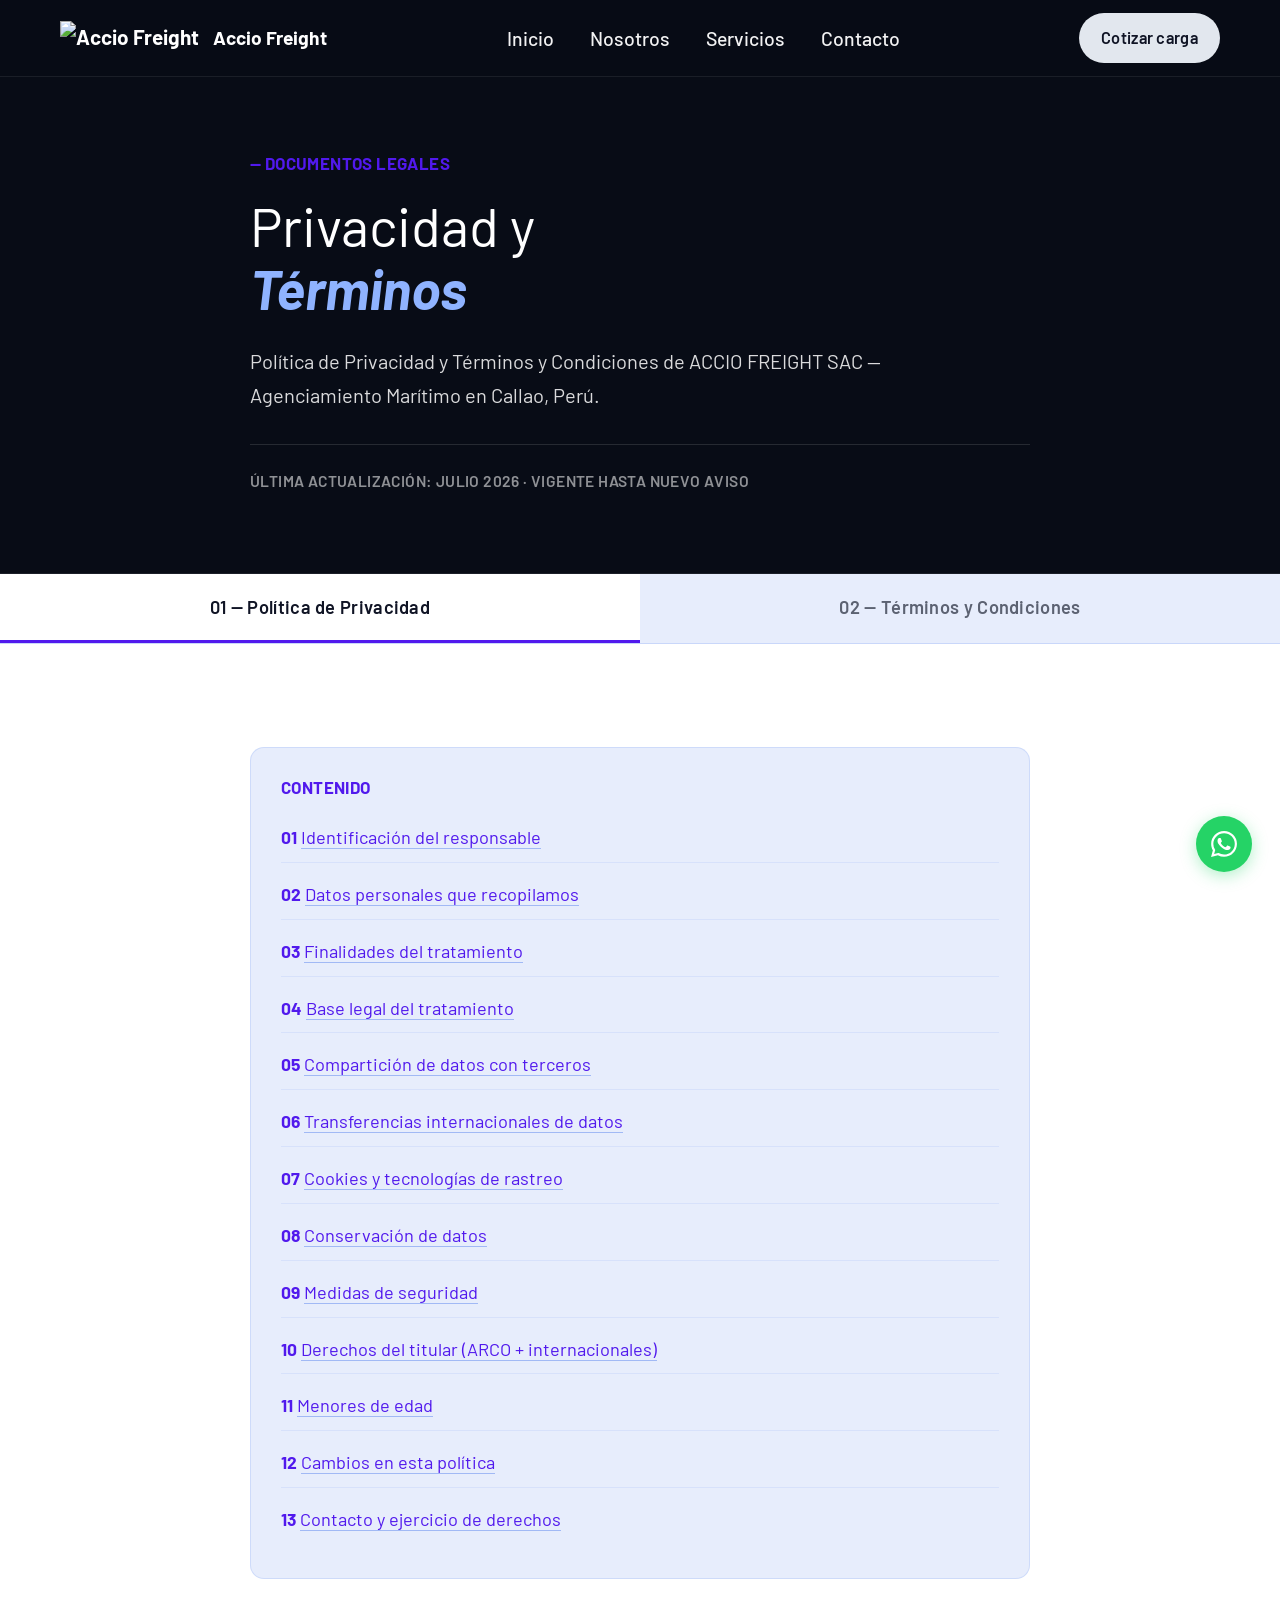
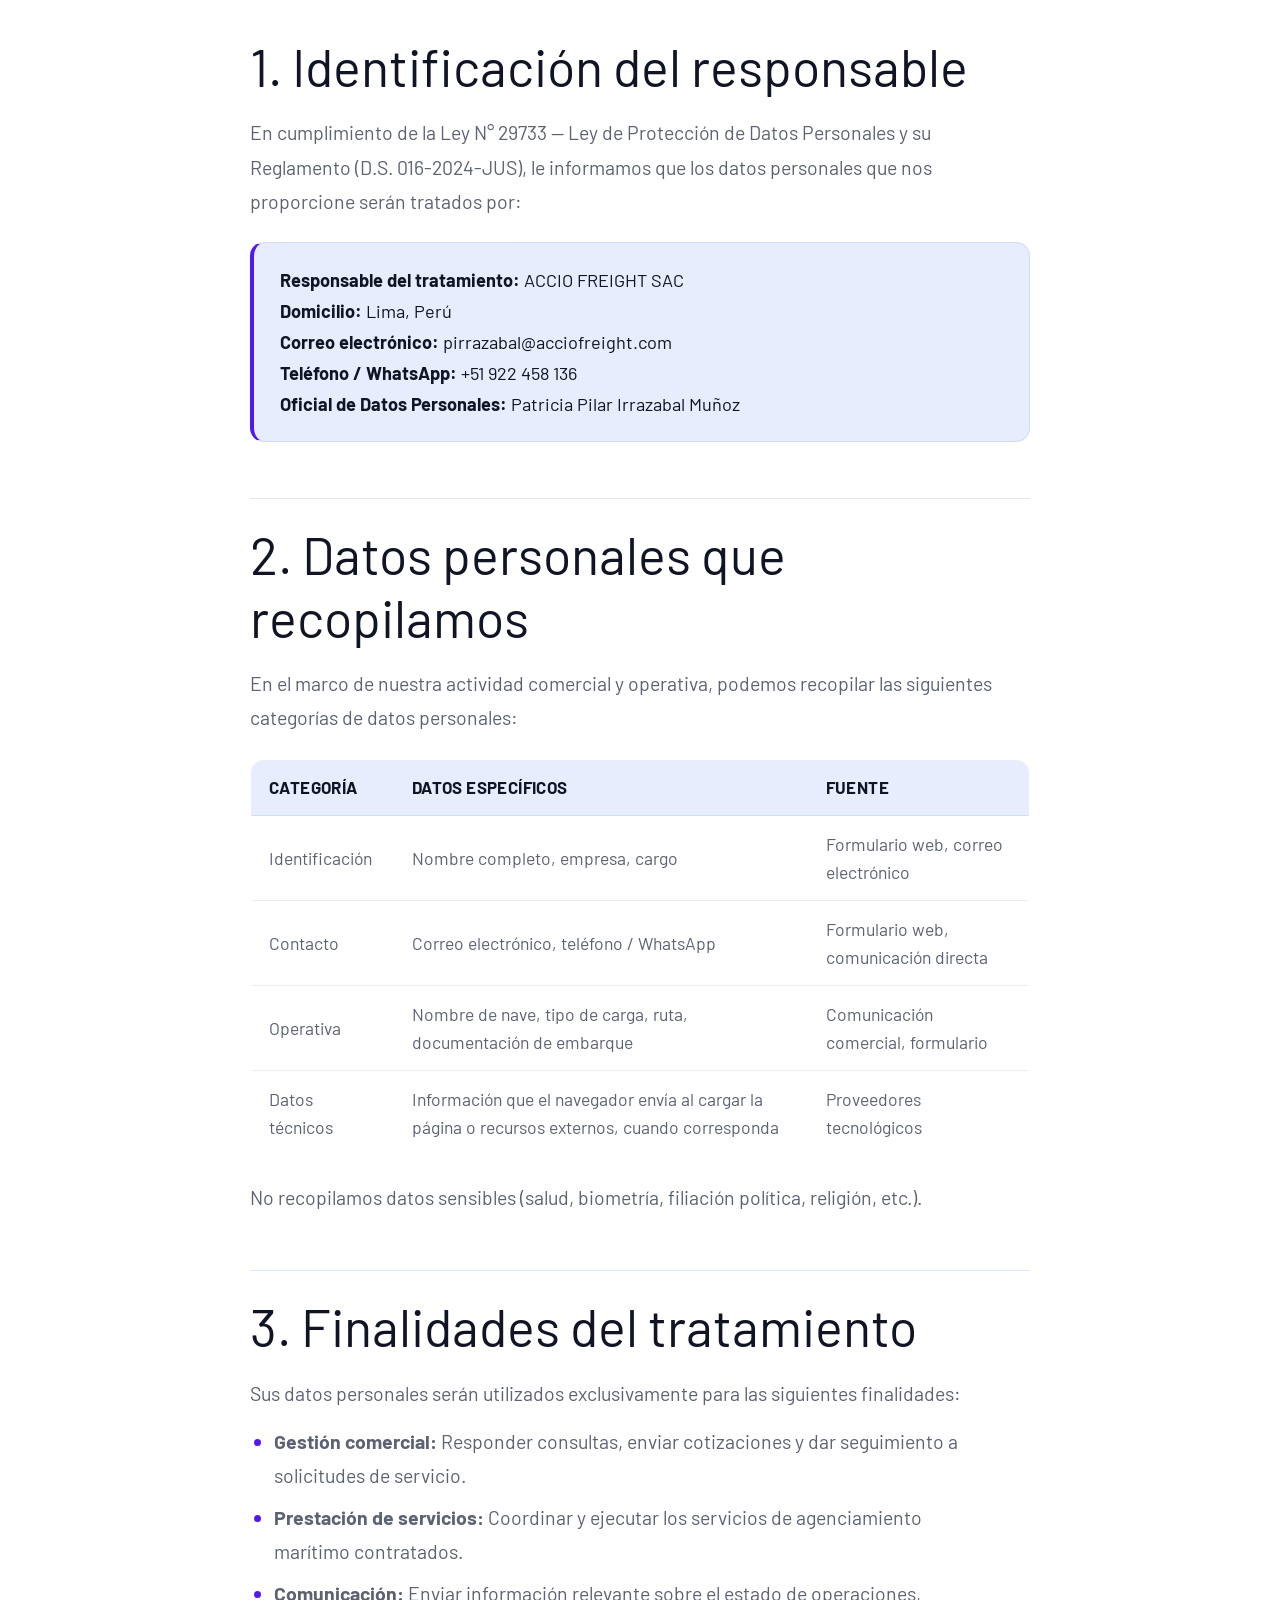
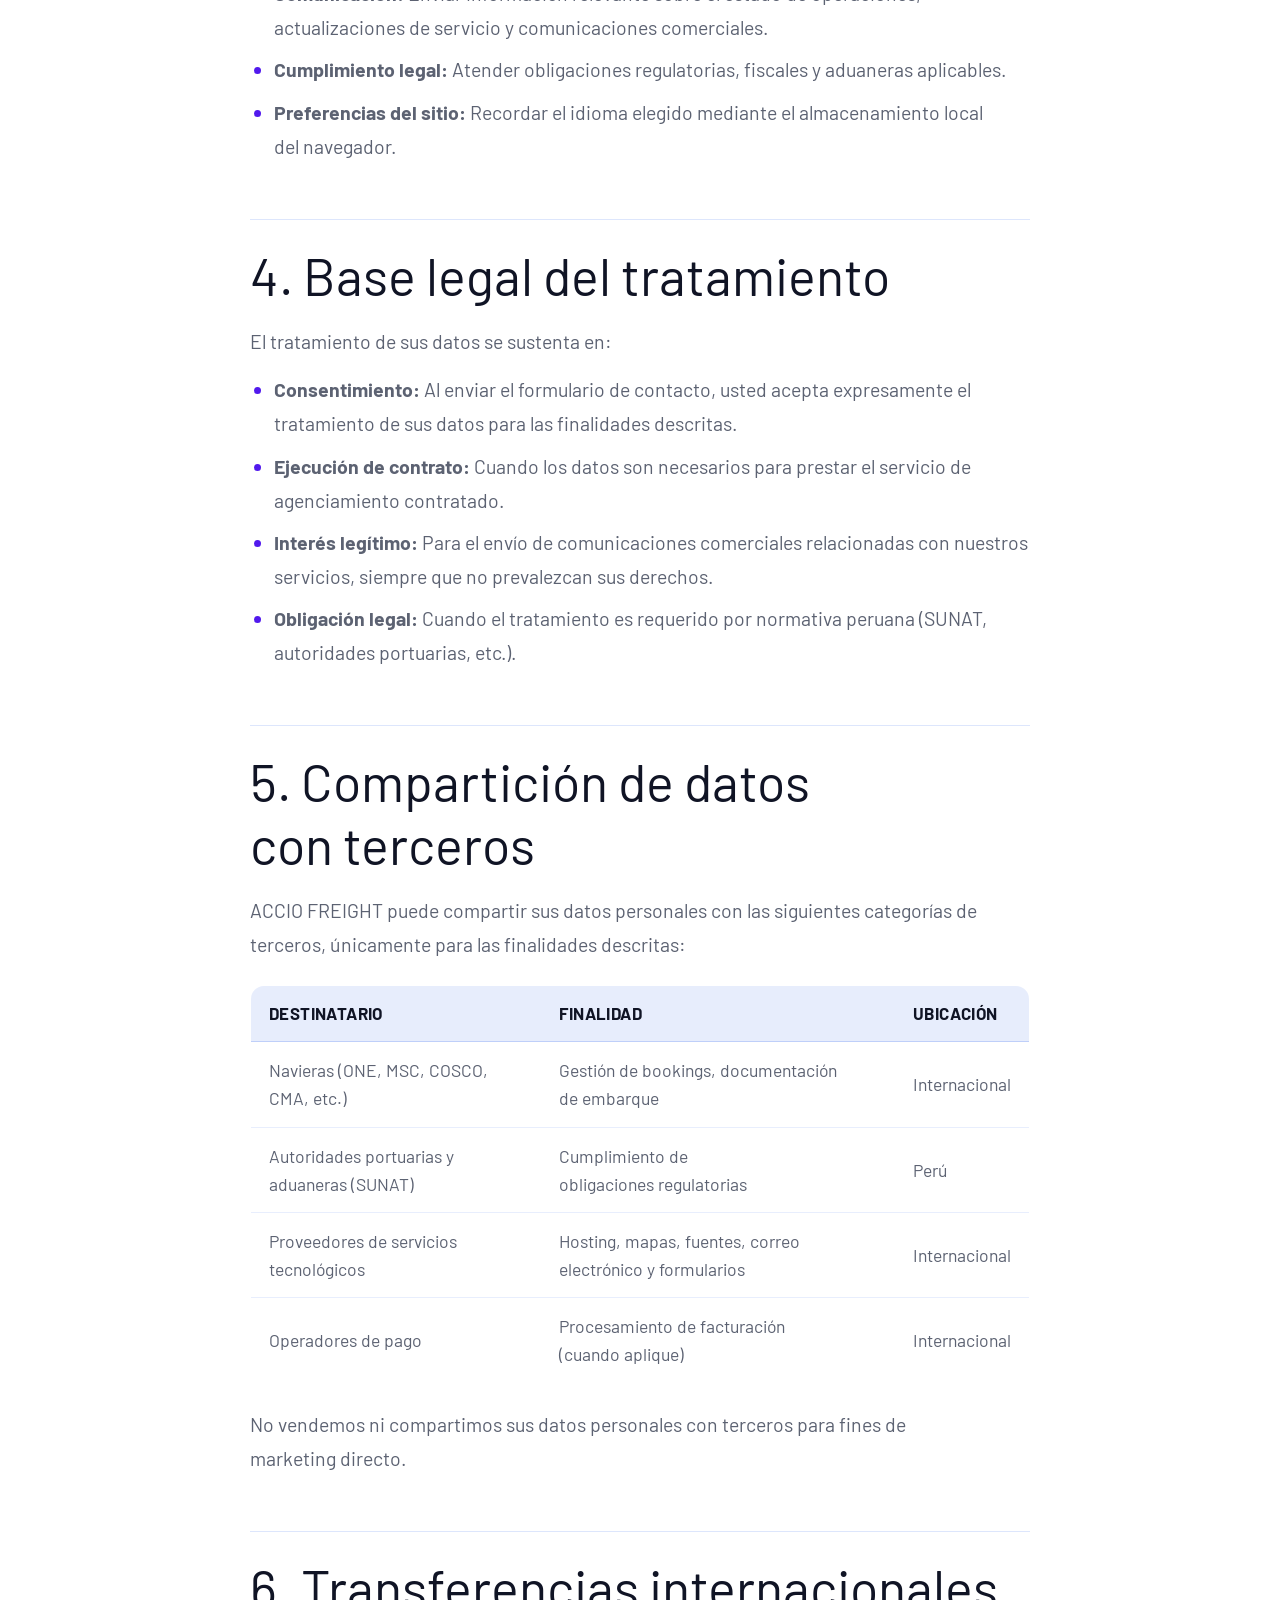
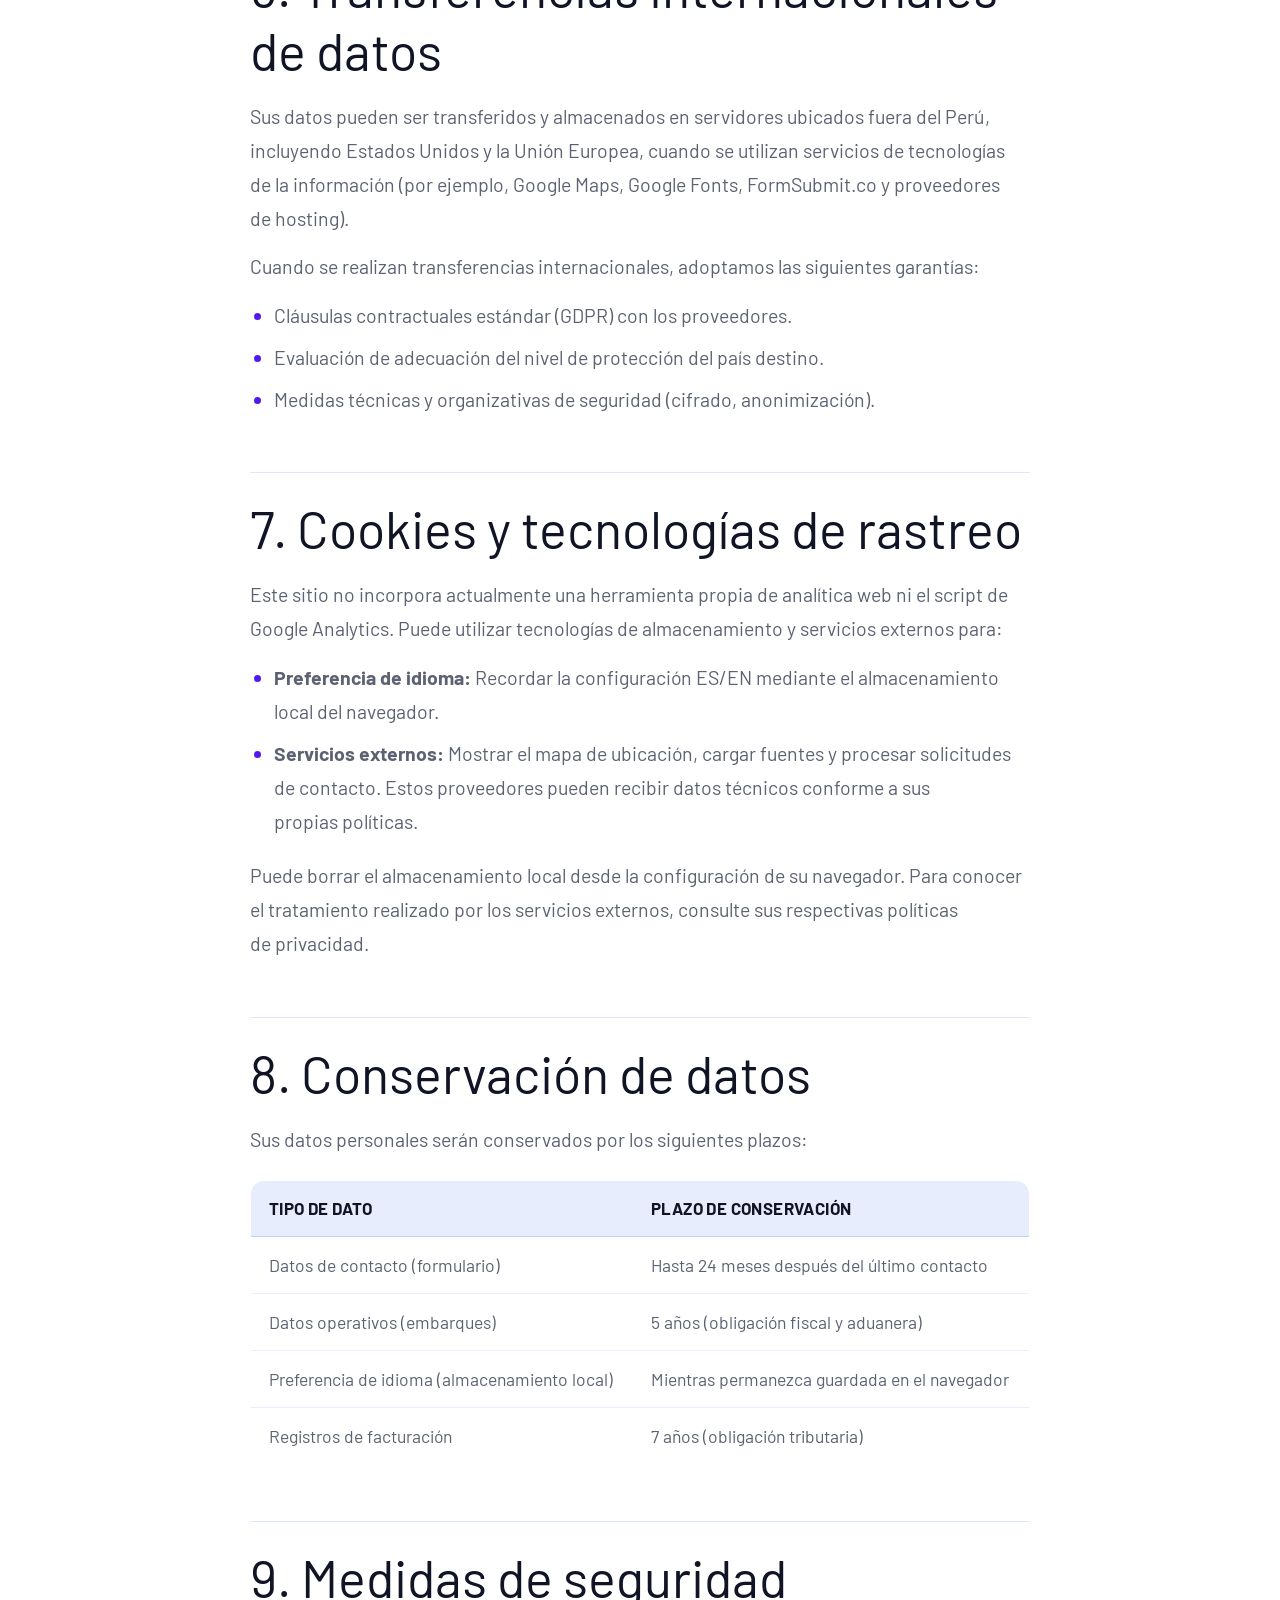
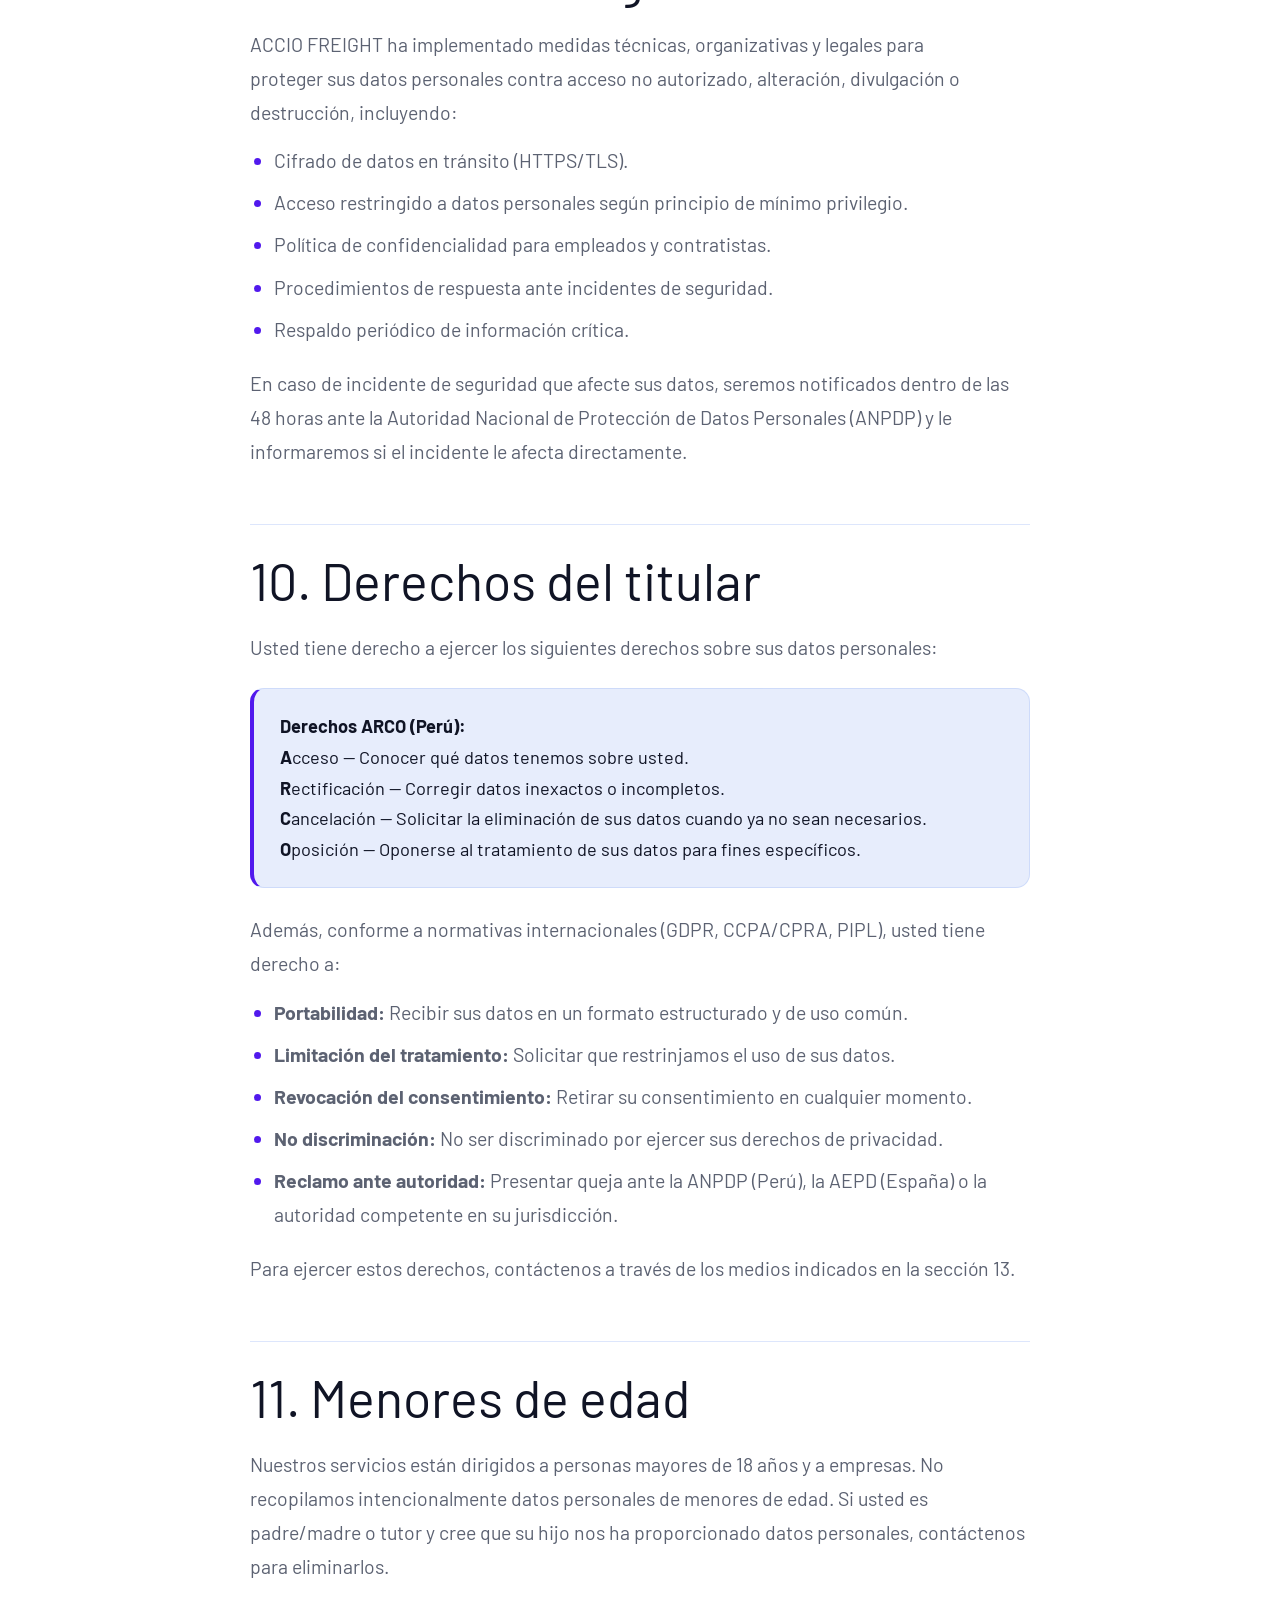
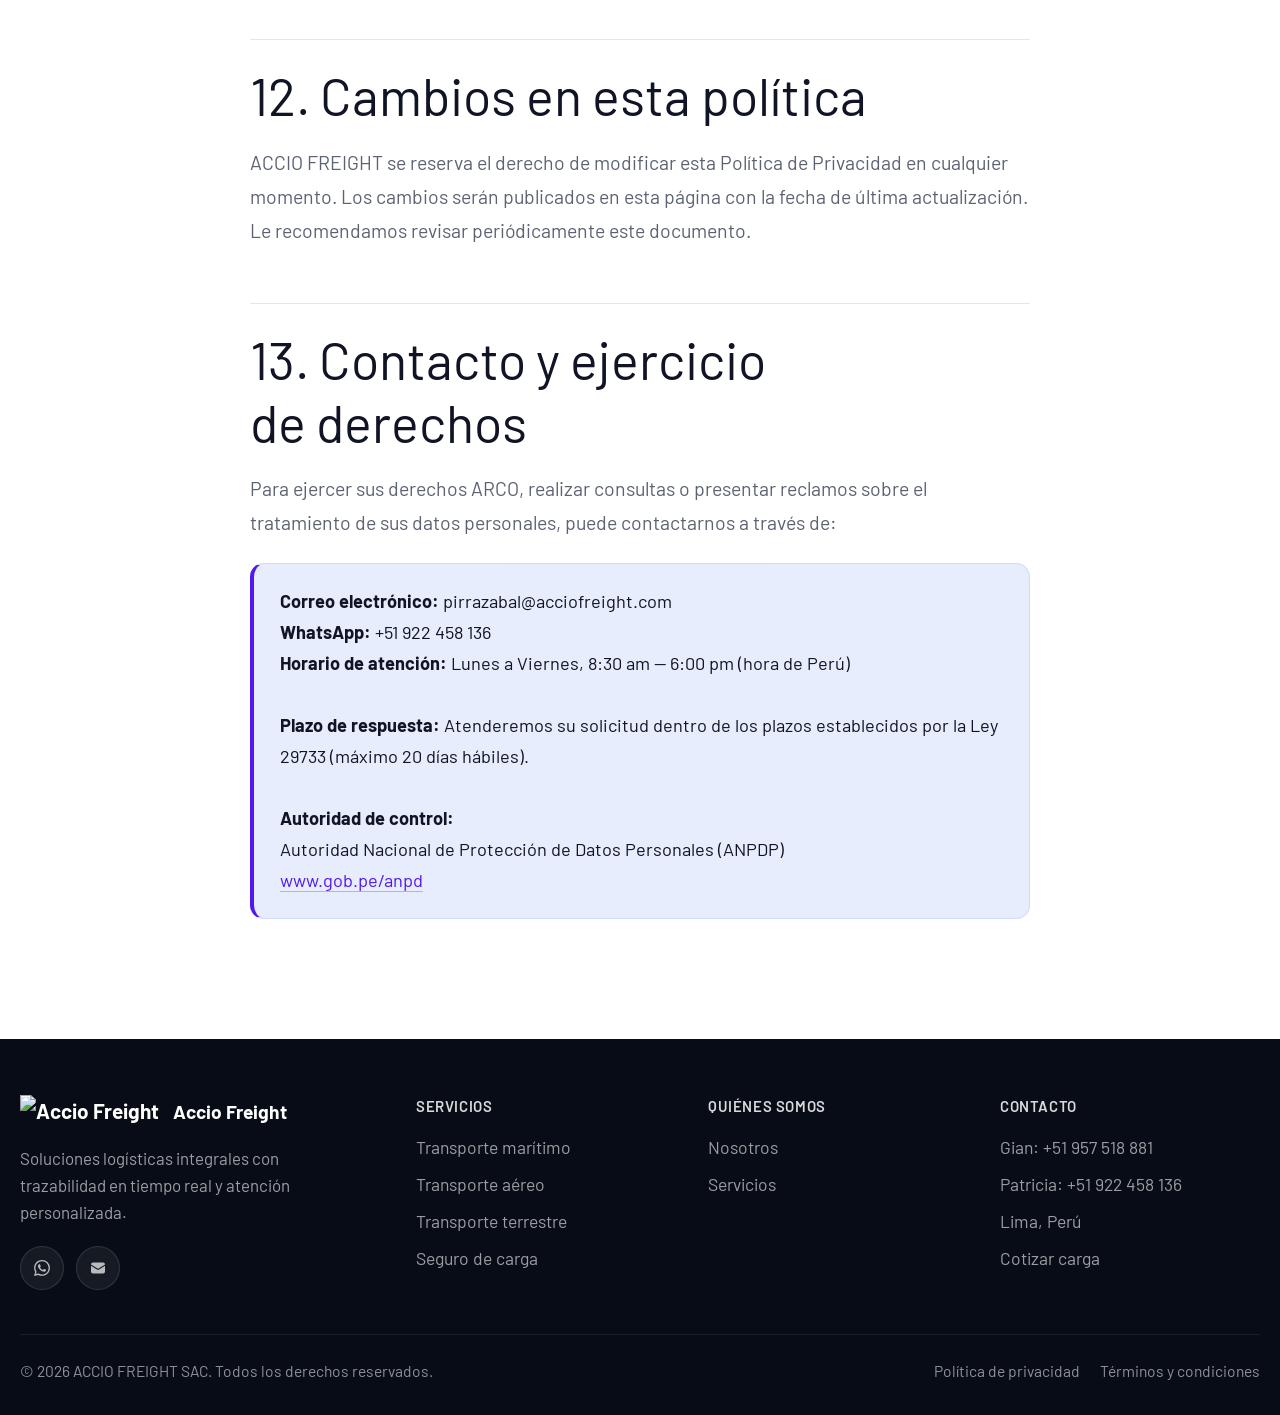
==== legal.html @ 90538529 "Unificar color azul/indigo de marca (#5119ed) y hacer transparente el navbar flotante" ====
<!DOCTYPE html>
<html lang="es">
<head>
<meta charset="UTF-8">
<meta name="viewport" content="width=device-width, initial-scale=1.0, viewport-fit=cover">
<title>Documentos Legales — ACCIO FREIGHT SAC</title>
<meta name="description" content="Política de Privacidad y Términos y Condiciones de ACCIO FREIGHT SAC — Agenciamiento marítimo en Callao, Perú.">
<meta name="robots" content="index, follow">
<meta name="theme-color" content="#080c16">
<link rel="canonical" href="https://acciofreight.pe/legal.html">
<link rel="icon" href="data:image/svg+xml,<svg xmlns='http://www.w3.org/2000/svg' viewBox='0 0 40 40'><rect width='40' height='40' rx='6' fill='%23080c16'/><path d='M20 8 L8 32 L13.5 32 L15.5 28 L24.5 28 L26.5 32 L32 32 L20 8 Z M17.2 24 L20 17 L22.8 24 Z' fill='%231e58e8'/></svg>">
<link rel="preconnect" href="https://fonts.googleapis.com">
<link rel="preconnect" href="https://fonts.gstatic.com" crossorigin>
<link href="https://fonts.googleapis.com/css2?family=Barlow:ital,wght@0,400;0,500;0,600;0,700;1,400;1,600;1,700&display=swap" rel="stylesheet">

<style>
  :root{
    --blue:#5119ed;
    --blue-dark:#3b0eb8;
    --lavender:#e7edfc;
    --navy:#080c16;
    --black:#080c16;
    --ink:#101425;
    --muted:#5c6272;
    --white:#ffffff;
    --bone:#ffffff;
    --ice:#e7edfc;
    --steel:#5c6272;
    --line:rgba(255,255,255,0.12);
    --line-strong:rgba(255,255,255,0.2);
    --shadow:rgba(16,20,37,0.10);
    --radius:14px;
  }
  *{margin:0;padding:0;box-sizing:border-box;}
  html{scroll-behavior:smooth; scroll-padding-top:140px;}
  body{
    font-family:'Barlow',system-ui,sans-serif;
    background:var(--white);
    color:var(--ink);
    line-height:1.55;
    font-size:20.8px;
    text-wrap:pretty;
    overflow-x:hidden;
    -webkit-font-smoothing:antialiased;
  }
  body.nav-open{overflow:hidden;}
  h1,h2,h3,h4{font-family:'Barlow',sans-serif;}
  a{text-decoration:none; color:inherit;}
  .mono{font-family:'Barlow',sans-serif;}
  .sr-only{position:absolute;width:1px;height:1px;padding:0;margin:-1px;overflow:hidden;clip:rect(0,0,0,0);white-space:nowrap;border:0;}
  .sr-only.focusable:focus{
    position:fixed; top:12px; left:12px; width:auto; height:auto; margin:0; overflow:visible;
    clip:auto; white-space:normal; z-index:9999; background:var(--blue); color:var(--white);
    padding:12px 20px; border-radius:999px; font-family:'Barlow',sans-serif; font-weight:600;
  }
  .container{max-width:1240px; margin:0 auto; padding:0 40px;}
  .container-narrow{max-width:860px; margin:0 auto; padding:0 40px;}
  @media(max-width:640px){.container, .container-narrow{padding:0 22px;}}

  @media (prefers-reduced-motion: reduce){
    *{animation:none !important; transition:none !important; scroll-behavior:auto !important;}
  }

  ::-webkit-scrollbar { width: 8px; }
  ::-webkit-scrollbar-track { background: var(--lavender); }
  ::-webkit-scrollbar-thumb { background: var(--blue); border-radius: 999px; }
  ::-webkit-scrollbar-thumb:hover { background: var(--blue-dark); }

  :focus-visible{outline:2px solid var(--blue); outline-offset:3px; border-radius:2px;}

  /* ===== NAV ===== */
  header{
    position:fixed; top:0; left:0; right:0; z-index:100;
    background:rgba(8,12,22,0.92);
    backdrop-filter:blur(10px);
    border-bottom:1px solid rgba(255,255,255,0.08);
  }
  nav{
    display:flex; align-items:center; justify-content:space-between;
    height:76px; max-width:1240px; margin:0 auto; padding:0 40px;
  }
  .brand{display:flex; align-items:center; gap:14px; color:#fff; font-weight:700;}
  .brand:hover{color:var(--ice);}
  .brand-mark{height:34px; width:auto; flex-shrink:0; display:block;}
  .brand-name{
    font-family:'Barlow',sans-serif; font-size:1.2rem; font-weight:700;
    white-space:nowrap;
  }
  .nav-links{display:flex; gap:36px; list-style:none; align-items:center;}
  .nav-links > li{position:relative;}
  .nav-links > li > a{
    color:rgba(255,255,255,.95); font-size:19.5px; font-weight:500;
    position:relative; padding:6px 0; cursor:pointer; display:inline-flex; align-items:center; gap:5px;
  }
  .nav-links > li > a::after{
    content:''; position:absolute; bottom:0; left:0; right:0; height:2px; background:var(--blue);
    transform:scaleX(0); transform-origin:left; transition:transform 0.25s ease;
  }
  .nav-links > li > a:hover::after,
  .nav-links > li > a:focus-visible::after,
  .nav-links > li.active > a::after{transform:scaleX(1);}
  .nav-links > li.active > a{color:#fff;}
  .nav-cta{
    display:inline-flex; align-items:center; gap:6px;
    background:#e2e7ee; color:#101425; padding:12px 22px; border-radius:999px;
    font-size:16.25px; font-weight:600; letter-spacing:.3px;
    border:none; transition:background 0.2s ease; white-space:nowrap;
  }
  .nav-cta:hover{background:#fff;}
  .nav-toggle{display:none; background:none; border:none; cursor:pointer; padding:8px; min-width:44px; min-height:44px;}
  .nav-toggle span{display:block; width:24px; height:2px; background:#fff; margin:5px 0; transition:0.25s;}
  .nav-toggle.open span:nth-child(1){transform:rotate(45deg) translate(5px,5px);}
  .nav-toggle.open span:nth-child(2){opacity:0;}
  .nav-toggle.open span:nth-child(3){transform:rotate(-45deg) translate(5px,-5px);}
  .nav-overlay{
    position:fixed; inset:76px 0 0; z-index:89;
    background:rgba(8,12,22,0.55);
    opacity:0; visibility:hidden; transition:opacity 0.35s ease;
    -webkit-tap-highlight-color:transparent;
  }
  .nav-overlay.show{opacity:1; visibility:visible;}

  @media(max-width:880px){
    .nav-links{
      position:fixed; top:76px; left:0; right:0; background:var(--navy);
      display:grid; grid-template-rows:0fr; transition:grid-template-rows 0.35s ease;
      border-bottom:1px solid rgba(255,255,255,0.08);
    }
    .nav-links > *{ overflow:hidden; min-height:0; }
    .nav-links.open{ grid-template-rows:1fr; max-height:560px; overflow-y:auto; }
    .nav-links > li > a{display:block; padding:16px 32px; border-bottom:1px solid rgba(255,255,255,0.08);}
    .nav-links > li > a::after{display:none;}
    .nav-links > li.active > a{color:#fff; background:rgba(30,88,232,0.2);}
    .nav-actions{display:none;}
    .nav-toggle{display:block;}
  }
  .nav-actions{display:flex; align-items:center; gap:16px;}

  /* ===== HERO LEGAL ===== */
  .legal-hero{
    background:var(--navy); color:#fff;
    padding:150px 0 80px;
    border-bottom:1px solid rgba(255,255,255,0.08);
  }
  .legal-hero .container-narrow{position:relative;}
  .legal-eyebrow{
    display:block; font-family:'Barlow',sans-serif; font-size:16.9px;
    letter-spacing:.4px; text-transform:uppercase; font-weight:700; color:var(--blue);
    margin-bottom:18px;
  }
  .legal-hero h1{
    font-size:clamp(36.4px,4.94vw,54.6px); line-height:1.15; font-weight:400;
    color:#fff; max-width:780px; text-shadow:none;
  }
  .legal-hero h1 em{font-style:italic; font-weight:700; color:#8fb3ff; display:block;}
  .legal-hero .subtitle{
    margin-top:24px; font-size:20.15px; max-width:640px;
    color:rgba(255,255,255,.85); line-height:1.7;
  }
  .legal-hero .meta{
    margin-top:32px; padding-top:24px;
    border-top:1px solid rgba(255,255,255,0.12);
    font-size:15.6px; color:rgba(255,255,255,.55); letter-spacing:.4px; text-transform:uppercase; font-weight:600;
  }

  /* ===== TABS ===== */
  .tabs{
    display:flex; background:var(--lavender);
    border-bottom:1px solid rgba(30,88,232,0.15);
    position:sticky; top:76px; z-index:50;
  }
  .tab{
    flex:1; text-align:center; padding:22px 16px;
    font-family:'Barlow',sans-serif; font-size:18.2px; font-weight:600;
    letter-spacing:.3px; color:var(--muted);
    cursor:pointer; background:none; border:none;
    border-bottom:3px solid transparent; transition:all 0.25s ease;
  }
  .tab:hover{color:var(--blue);}
  .tab.active{color:var(--ink); border-bottom-color:var(--blue); background:var(--white);}

  /* ===== CONTENIDO LEGAL ===== */
  .legal-content{padding:clamp(64px, 8vw, 112px) 0 96px; background:var(--white);}
  .legal-section{display:none;}
  .legal-section.active{display:block;}

  .legal-section h2{
    font-size:clamp(36.4px,4.68vw,52px); font-weight:400; line-height:1.2;
    color:var(--ink);
    margin:56px 0 18px; padding-top:24px;
    border-top:1px solid rgba(30,88,232,0.15);
  }
  .legal-section h2:first-of-type{
    margin-top:0; padding-top:0; border-top:none;
  }
  .legal-section h3{
    font-size:20.15px; color:var(--ink); font-weight:600;
    margin:36px 0 12px;
  }
  .legal-section p,
  .legal-section li{
    font-size:19.5px; color:var(--muted); line-height:1.75;
    margin-bottom:14px;
  }
  .legal-section ul, .legal-section ol{padding-left:24px; margin-bottom:20px;}
  .legal-section li{margin-bottom:8px;}
  .legal-section li::marker{color:var(--blue); font-weight:600;}

  .highlight{
    background:var(--lavender);
    border:1px solid rgba(30,88,232,0.12);
    border-left:4px solid var(--blue);
    padding:22px 26px; border-radius:var(--radius);
    margin:24px 0;
    font-size:18.2px; line-height:1.7;
  }
  .highlight strong{color:var(--ink); font-weight:700;}

  table{
    width:100%; border-collapse:collapse; margin:24px 0;
    font-size:17.55px; line-height:1.6;
    border:1px solid rgba(30,88,232,0.12);
    border-radius:var(--radius); overflow:hidden;
  }
  .table-scroll{max-width:100%; overflow-x:auto; margin:24px 0;}
  .table-scroll table{margin:0; min-width:620px;}
  thead{background:var(--lavender);}
  th, td{
    padding:14px 18px; text-align:left;
    border-bottom:1px solid rgba(30,88,232,0.10);
  }
  th{
    font-family:'Barlow',sans-serif; font-size:16.9px;
    text-transform:uppercase; letter-spacing:.4px;
    color:var(--ink); font-weight:700;
    border-bottom:1px solid rgba(30,88,232,0.2);
  }
  td{color:var(--muted);}
  tbody tr:last-child td{border-bottom:none;}

  .toc{
    background:var(--lavender);
    border:1px solid rgba(30,88,232,0.12);
    border-radius:var(--radius); padding:26px 30px; margin-bottom:56px;
  }
  .toc h4{
    font-family:'Barlow',sans-serif; font-size:16.9px;
    text-transform:uppercase; letter-spacing:.4px;
    color:var(--blue); margin-bottom:14px; font-weight:700;
  }
  .toc ol{counter-reset:toc; list-style:none; padding-left:0; margin-bottom:0;}
  .toc li{
    counter-increment:toc; padding:8px 0;
    border-bottom:1px solid rgba(30,88,232,0.08);
    font-size:18.2px; color:var(--ink);
  }
  .toc li::before{
    content:counter(toc, decimal-leading-zero) "  ";
    color:var(--blue); font-weight:700; font-size:17.55px;
  }
  .toc li:last-child{border-bottom:none;}
  .toc a{color:var(--ink); transition:color 0.2s;}
  .toc a:hover{color:var(--blue);}

  .legal-section a{color:var(--blue); border-bottom:1px solid rgba(30,88,232,0.35); transition:border-color 0.2s, color 0.2s;}
  .legal-section a:hover{color:var(--blue-dark); border-bottom-color:var(--blue-dark);}

  /* ===== WHATSAPP FLOAT ===== */
  .whatsapp-float{
    position:fixed; bottom:calc(28px + env(safe-area-inset-bottom)); right:calc(28px + env(safe-area-inset-right)); z-index:99;
    width:56px; height:56px; border-radius:50%;
    background:#25D366; color:var(--white);
    display:flex; align-items:center; justify-content:center;
    box-shadow:0 4px 16px rgba(37,211,102,0.35);
    transition:transform 0.25s ease, box-shadow 0.25s ease;
  }
  .whatsapp-float:hover{transform:scale(1.08); box-shadow:0 6px 24px rgba(37,211,102,0.45);}
  .whatsapp-float svg{width:26px; height:26px; fill:var(--white);}
  .whatsapp-float .tooltip{
    position:absolute; right:68px; background:var(--navy); color:#fff;
    padding:8px 14px; border-radius:999px; font-size:16.25px; white-space:nowrap;
    opacity:0; pointer-events:none; transition:opacity 0.2s;
  }
  .whatsapp-float:hover .tooltip{opacity:1;}
  @media(max-width:640px){
    .whatsapp-float{width:48px; height:48px; right:calc(16px + env(safe-area-inset-right)); bottom:calc(16px + env(safe-area-inset-bottom));}
    .whatsapp-float svg{width:22px; height:22px;}
    .whatsapp-float .tooltip{right:auto; left:68px;}
  }

  /* ===== BACK TO TOP ===== */
  .back-to-top{
    position:fixed; bottom:calc(28px + env(safe-area-inset-bottom)); left:calc(28px + env(safe-area-inset-left)); z-index:99;
    width:44px; height:44px; border-radius:50%;
    background:var(--navy); border:1px solid rgba(255,255,255,0.15);
    display:flex; align-items:center; justify-content:center;
    opacity:0; visibility:hidden; transform:translateY(12px);
    transition:all 0.3s ease; cursor:pointer;
  }
  .back-to-top.show{opacity:1; visibility:visible; transform:translateY(0);}
  .back-to-top:hover{background:var(--blue); border-color:var(--blue);}
  .back-to-top svg{width:18px; height:18px; stroke:#fff; fill:none; transition:stroke 0.2s;}
  .back-to-top:hover svg{stroke:#fff;}
  @media(max-width:640px){.back-to-top{left:calc(16px + env(safe-area-inset-left)); bottom:calc(80px + env(safe-area-inset-bottom)); width:44px; height:44px;}}

  /* ===== FOOTER (estilo index.html) ===== */
  footer{background:var(--navy); color:rgba(255,255,255,.6); border-top:none; padding:56px 0 32px;}
  .footer-main{padding:0;}
  .footer-grid{display:grid; grid-template-columns:1.4fr 1fr 1fr 1fr; gap:32px;}
  .footer-grid .footer-col{position:relative; padding-left:0;}
  .footer-grid .footer-col:not(:first-child)::before{display:none;}
  .footer-brand{padding-right:0;}
  @media(max-width:880px){.footer-grid{grid-template-columns:1fr 1fr; gap:40px;}}
  @media(max-width:520px){.footer-grid{grid-template-columns:1fr; gap:32px;}}
  .footer-brand p{font-size:16.9px; color:rgba(255,255,255,.6); max-width:280px; line-height:1.6; margin-top:4px;}
  .footer-social{display:flex; gap:12px; margin-top:20px;}
  .footer-social a{
    width:44px; height:44px; border-radius:50%;
    background:rgba(255,255,255,0.06); border:1px solid rgba(255,255,255,0.12);
    display:flex; align-items:center; justify-content:center;
    transition:background 0.2s, border-color 0.2s;
  }
  .footer-social a:hover{background:rgba(30,88,232,0.35); border-color:var(--blue);}
  .footer-social svg{width:16px; height:16px; fill:rgba(255,255,255,.7);}
  .footer-social a:hover svg{fill:#fff;}
  .footer-brand-link{margin-bottom:16px;}
  .brand.footer-brand-link{color:#fff;}
  .footer-col h4, .footer-col h5{
    font-family:'Barlow',sans-serif; font-size:14.95px; letter-spacing:.6px; text-transform:uppercase;
    color:rgba(255,255,255,.85); margin-bottom:16px; font-weight:600;
  }
  .footer-col a{
    display:block; font-size:17.55px; color:rgba(255,255,255,.6); margin-bottom:10px;
    transition:color 0.2s; font-weight:400; border-bottom:none;
  }
  .footer-col a:hover{color:#fff;}
  .footer-bottom{
    border-top:1px solid rgba(255,255,255,.08); padding:24px 0 0; margin-top:44px;
    display:flex; justify-content:space-between; align-items:center; flex-wrap:wrap; gap:12px;
    font-size:15.6px; text-align:left;
  }
  .footer-bottom p{font-size:15.6px; color:rgba(255,255,255,.55); font-family:'Barlow',sans-serif;}
  .footer-bottom-links{display:flex; gap:20px;}
  .footer-bottom-links a{font-size:15.6px; color:rgba(255,255,255,.55); font-family:'Barlow',sans-serif; transition:color 0.2s; border-bottom:none;}
  .footer-bottom-links a:hover{color:#fff;}

  /* ===== REVEAL ===== */
  .reveal-up{opacity:0; transform:translateY(20px); transition:opacity 0.6s ease, transform 0.6s ease;}
  .reveal-up.visible{opacity:1; transform:translateY(0);}

  /* ===== PRINT ===== */
  @media print{
    header, .whatsapp-float, .back-to-top, .nav-toggle, .tabs{display:none !important;}
    body{background:white; color:black; overflow:visible; font-size:12pt;}
    .legal-hero{background:white; color:black; padding:20px 0; border-bottom:1px solid #ccc;}
    .legal-hero h1, .legal-hero .subtitle, .legal-hero .meta, .legal-eyebrow{color:black;}
    .legal-content{padding:24px 0;}
    .legal-section h2, .legal-section h3, .legal-section p, .legal-section li, .legal-section a{color:black;}
    .highlight, .toc{background:white; border:1px solid #ccc;}
    a[href^="http"]:after{content:" (" attr(href) ")"; font-size:0.8em; color:#555;}
  }
</style>
</head>
<body>

<a href="#main-content" class="sr-only focusable" tabindex="0">Saltar al contenido</a>

<header>
  <nav>
    <a href="index.html" class="brand" aria-label="ACCIO FREIGHT — Inicio">
      <img src="logo.png" alt="Accio Freight" class="brand-mark">
      <span class="brand-name">Accio Freight</span>
    </a>
    <ul class="nav-links" id="navLinks" aria-hidden="false">
      <li><a href="index.html">Inicio</a></li>
      <li><a href="index.html#nosotros">Nosotros</a></li>
      <li><a href="index.html#servicios">Servicios</a></li>
      <li><a href="index.html#contacto">Contacto</a></li>
    </ul>
    <div class="nav-actions">
      <a href="index.html#contacto" class="nav-cta">Cotizar carga</a>
    </div>
    <div class="nav-overlay" id="navOverlay" aria-hidden="true"></div>
    <button class="nav-toggle" id="navToggle" aria-label="Abrir menú" aria-expanded="false" aria-controls="navLinks">
      <span></span><span></span><span></span>
    </button>
  </nav>
</header>

<section class="legal-hero">
  <div class="container-narrow">
    <span class="legal-eyebrow">— Documentos legales</span>
    <h1 id="page-title">Privacidad y <em>Términos</em></h1>
    <p class="subtitle">Política de Privacidad y Términos y Condiciones de ACCIO FREIGHT SAC — Agenciamiento Marítimo en Callao, Perú.</p>
    <div class="meta">Última actualización: julio 2026 · Vigente hasta nuevo aviso</div>
  </div>
</section>

<div class="tabs" role="tablist" aria-label="Documentos legales">
  <button class="tab active" id="privacyTab" role="tab" aria-selected="true" aria-controls="privacidad" tabindex="0" data-tab="privacidad" onclick="showTab('privacidad')">01 — Política de Privacidad</button>
  <button class="tab" id="termsTab" role="tab" aria-selected="false" aria-controls="terminos" tabindex="-1" data-tab="terminos" onclick="showTab('terminos')">02 — Términos y Condiciones</button>
</div>

<main class="legal-content" id="main-content">
<div class="container-narrow">

<!-- ===================== POLÍTICA DE PRIVACIDAD ===================== -->
<div class="legal-section active" id="privacidad" role="tabpanel" aria-labelledby="privacyTab" tabindex="-1">

  <div class="toc reveal-up">
    <h4>Contenido</h4>
    <ol>
      <li><a href="#pp-1">Identificación del responsable</a></li>
      <li><a href="#pp-2">Datos personales que recopilamos</a></li>
      <li><a href="#pp-3">Finalidades del tratamiento</a></li>
      <li><a href="#pp-4">Base legal del tratamiento</a></li>
      <li><a href="#pp-5">Compartición de datos con terceros</a></li>
      <li><a href="#pp-6">Transferencias internacionales de datos</a></li>
      <li><a href="#pp-7">Cookies y tecnologías de rastreo</a></li>
      <li><a href="#pp-8">Conservación de datos</a></li>
      <li><a href="#pp-9">Medidas de seguridad</a></li>
      <li><a href="#pp-10">Derechos del titular (ARCO + internacionales)</a></li>
      <li><a href="#pp-11">Menores de edad</a></li>
      <li><a href="#pp-12">Cambios en esta política</a></li>
      <li><a href="#pp-13">Contacto y ejercicio de derechos</a></li>
    </ol>
  </div>

  <h2 id="pp-1">1. Identificación del responsable</h2>
  <p>En cumplimiento de la Ley N° 29733 — Ley de Protección de Datos Personales y su Reglamento (D.S. 016-2024-JUS), le informamos que los datos personales que nos proporcione serán tratados por:</p>
  <div class="highlight">
    <strong>Responsable del tratamiento:</strong> ACCIO FREIGHT SAC<br>
    <strong>Domicilio:</strong> Lima, Perú<br>
    <strong>Correo electrónico:</strong> pirrazabal@acciofreight.com<br>
    <strong>Teléfono / WhatsApp:</strong> +51 922 458 136<br>
    <strong>Oficial de Datos Personales:</strong> Patricia Pilar Irrazabal Muñoz
  </div>

  <h2 id="pp-2">2. Datos personales que recopilamos</h2>
  <p>En el marco de nuestra actividad comercial y operativa, podemos recopilar las siguientes categorías de datos personales:</p>
  <div class="table-scroll">
  <table>
    <thead>
      <tr><th scope="col">Categoría</th><th scope="col">Datos específicos</th><th scope="col">Fuente</th></tr>
    </thead>
    <tbody>
      <tr><td>Identificación</td><td>Nombre completo, empresa, cargo</td><td>Formulario web, correo electrónico</td></tr>
      <tr><td>Contacto</td><td>Correo electrónico, teléfono / WhatsApp</td><td>Formulario web, comunicación directa</td></tr>
      <tr><td>Operativa</td><td>Nombre de nave, tipo de carga, ruta, documentación de embarque</td><td>Comunicación comercial, formulario</td></tr>
      <tr><td>Datos técnicos</td><td>Información que el navegador envía al cargar la página o recursos externos, cuando corresponda</td><td>Proveedores tecnológicos</td></tr>
    </tbody>
  </table>
  </div>
  <p>No recopilamos datos sensibles (salud, biometría, filiación política, religión, etc.).</p>

  <h2 id="pp-3">3. Finalidades del tratamiento</h2>
  <p>Sus datos personales serán utilizados exclusivamente para las siguientes finalidades:</p>
  <ul>
    <li><strong>Gestión comercial:</strong> Responder consultas, enviar cotizaciones y dar seguimiento a solicitudes de servicio.</li>
    <li><strong>Prestación de servicios:</strong> Coordinar y ejecutar los servicios de agenciamiento marítimo contratados.</li>
    <li><strong>Comunicación:</strong> Enviar información relevante sobre el estado de operaciones, actualizaciones de servicio y comunicaciones comerciales.</li>
    <li><strong>Cumplimiento legal:</strong> Atender obligaciones regulatorias, fiscales y aduaneras aplicables.</li>
    <li><strong>Preferencias del sitio:</strong> Recordar el idioma elegido mediante el almacenamiento local del navegador.</li>
  </ul>

  <h2 id="pp-4">4. Base legal del tratamiento</h2>
  <p>El tratamiento de sus datos se sustenta en:</p>
  <ul>
    <li><strong>Consentimiento:</strong> Al enviar el formulario de contacto, usted acepta expresamente el tratamiento de sus datos para las finalidades descritas.</li>
    <li><strong>Ejecución de contrato:</strong> Cuando los datos son necesarios para prestar el servicio de agenciamiento contratado.</li>
    <li><strong>Interés legítimo:</strong> Para el envío de comunicaciones comerciales relacionadas con nuestros servicios, siempre que no prevalezcan sus derechos.</li>
    <li><strong>Obligación legal:</strong> Cuando el tratamiento es requerido por normativa peruana (SUNAT, autoridades portuarias, etc.).</li>
  </ul>

  <h2 id="pp-5">5. Compartición de datos con terceros</h2>
  <p>ACCIO FREIGHT puede compartir sus datos personales con las siguientes categorías de terceros, únicamente para las finalidades descritas:</p>
  <div class="table-scroll">
  <table>
    <thead>
      <tr><th scope="col">Destinatario</th><th scope="col">Finalidad</th><th scope="col">Ubicación</th></tr>
    </thead>
    <tbody>
      <tr><td>Navieras (ONE, MSC, COSCO, CMA, etc.)</td><td>Gestión de bookings, documentación de embarque</td><td>Internacional</td></tr>
      <tr><td>Autoridades portuarias y aduaneras (SUNAT)</td><td>Cumplimiento de obligaciones regulatorias</td><td>Perú</td></tr>
      <tr><td>Proveedores de servicios tecnológicos</td><td>Hosting, mapas, fuentes, correo electrónico y formularios</td><td>Internacional</td></tr>
      <tr><td>Operadores de pago</td><td>Procesamiento de facturación (cuando aplique)</td><td>Internacional</td></tr>
    </tbody>
  </table>
  </div>
  <p>No vendemos ni compartimos sus datos personales con terceros para fines de marketing directo.</p>

  <h2 id="pp-6">6. Transferencias internacionales de datos</h2>
  <p>Sus datos pueden ser transferidos y almacenados en servidores ubicados fuera del Perú, incluyendo Estados Unidos y la Unión Europea, cuando se utilizan servicios de tecnologías de la información (por ejemplo, Google Maps, Google Fonts, FormSubmit.co y proveedores de hosting).</p>
  <p>Cuando se realizan transferencias internacionales, adoptamos las siguientes garantías:</p>
  <ul>
    <li>Cláusulas contractuales estándar (GDPR) con los proveedores.</li>
    <li>Evaluación de adecuación del nivel de protección del país destino.</li>
    <li>Medidas técnicas y organizativas de seguridad (cifrado, anonimización).</li>
  </ul>

  <h2 id="pp-7">7. Cookies y tecnologías de rastreo</h2>
  <p>Este sitio no incorpora actualmente una herramienta propia de analítica web ni el script de Google Analytics. Puede utilizar tecnologías de almacenamiento y servicios externos para:</p>
  <ul>
    <li><strong>Preferencia de idioma:</strong> Recordar la configuración ES/EN mediante el almacenamiento local del navegador.</li>
    <li><strong>Servicios externos:</strong> Mostrar el mapa de ubicación, cargar fuentes y procesar solicitudes de contacto. Estos proveedores pueden recibir datos técnicos conforme a sus propias políticas.</li>
  </ul>
  <p>Puede borrar el almacenamiento local desde la configuración de su navegador. Para conocer el tratamiento realizado por los servicios externos, consulte sus respectivas políticas de privacidad.</p>

  <h2 id="pp-8">8. Conservación de datos</h2>
  <p>Sus datos personales serán conservados por los siguientes plazos:</p>
  <div class="table-scroll">
  <table>
    <thead>
      <tr><th scope="col">Tipo de dato</th><th scope="col">Plazo de conservación</th></tr>
    </thead>
    <tbody>
      <tr><td>Datos de contacto (formulario)</td><td>Hasta 24 meses después del último contacto</td></tr>
      <tr><td>Datos operativos (embarques)</td><td>5 años (obligación fiscal y aduanera)</td></tr>
      <tr><td>Preferencia de idioma (almacenamiento local)</td><td>Mientras permanezca guardada en el navegador</td></tr>
      <tr><td>Registros de facturación</td><td>7 años (obligación tributaria)</td></tr>
    </tbody>
  </table>
  </div>

  <h2 id="pp-9">9. Medidas de seguridad</h2>
  <p>ACCIO FREIGHT ha implementado medidas técnicas, organizativas y legales para proteger sus datos personales contra acceso no autorizado, alteración, divulgación o destrucción, incluyendo:</p>
  <ul>
    <li>Cifrado de datos en tránsito (HTTPS/TLS).</li>
    <li>Acceso restringido a datos personales según principio de mínimo privilegio.</li>
    <li>Política de confidencialidad para empleados y contratistas.</li>
    <li>Procedimientos de respuesta ante incidentes de seguridad.</li>
    <li>Respaldo periódico de información crítica.</li>
  </ul>
  <p>En caso de incidente de seguridad que afecte sus datos, seremos notificados dentro de las 48 horas ante la Autoridad Nacional de Protección de Datos Personales (ANPDP) y le informaremos si el incidente le afecta directamente.</p>

  <h2 id="pp-10">10. Derechos del titular</h2>
  <p>Usted tiene derecho a ejercer los siguientes derechos sobre sus datos personales:</p>
  <div class="highlight">
    <strong>Derechos ARCO (Perú):</strong><br>
    <strong>A</strong>cceso — Conocer qué datos tenemos sobre usted.<br>
    <strong>R</strong>ectificación — Corregir datos inexactos o incompletos.<br>
    <strong>C</strong>ancelación — Solicitar la eliminación de sus datos cuando ya no sean necesarios.<br>
    <strong>O</strong>posición — Oponerse al tratamiento de sus datos para fines específicos.
  </div>
  <p>Además, conforme a normativas internacionales (GDPR, CCPA/CPRA, PIPL), usted tiene derecho a:</p>
  <ul>
    <li><strong>Portabilidad:</strong> Recibir sus datos en un formato estructurado y de uso común.</li>
    <li><strong>Limitación del tratamiento:</strong> Solicitar que restrinjamos el uso de sus datos.</li>
    <li><strong>Revocación del consentimiento:</strong> Retirar su consentimiento en cualquier momento.</li>
    <li><strong>No discriminación:</strong> No ser discriminado por ejercer sus derechos de privacidad.</li>
    <li><strong>Reclamo ante autoridad:</strong> Presentar queja ante la ANPDP (Perú), la AEPD (España) o la autoridad competente en su jurisdicción.</li>
  </ul>
  <p>Para ejercer estos derechos, contáctenos a través de los medios indicados en la sección 13.</p>

  <h2 id="pp-11">11. Menores de edad</h2>
  <p>Nuestros servicios están dirigidos a personas mayores de 18 años y a empresas. No recopilamos intencionalmente datos personales de menores de edad. Si usted es padre/madre o tutor y cree que su hijo nos ha proporcionado datos personales, contáctenos para eliminarlos.</p>

  <h2 id="pp-12">12. Cambios en esta política</h2>
  <p>ACCIO FREIGHT se reserva el derecho de modificar esta Política de Privacidad en cualquier momento. Los cambios serán publicados en esta página con la fecha de última actualización. Le recomendamos revisar periódicamente este documento.</p>

  <h2 id="pp-13">13. Contacto y ejercicio de derechos</h2>
  <p>Para ejercer sus derechos ARCO, realizar consultas o presentar reclamos sobre el tratamiento de sus datos personales, puede contactarnos a través de:</p>
  <div class="highlight">
    <strong>Correo electrónico:</strong> pirrazabal@acciofreight.com<br>
    <strong>WhatsApp:</strong> +51 922 458 136<br>
    <strong>Horario de atención:</strong> Lunes a Viernes, 8:30 am — 6:00 pm (hora de Perú)<br><br>
    <strong>Plazo de respuesta:</strong> Atenderemos su solicitud dentro de los plazos establecidos por la Ley 29733 (máximo 20 días hábiles).<br><br>
    <strong>Autoridad de control:</strong><br>
    Autoridad Nacional de Protección de Datos Personales (ANPDP)<br>
    <a href="https://www.gob.pe/anpd" target="_blank" rel="noopener">www.gob.pe/anpd</a>
  </div>
</div>

<!-- ===================== TÉRMINOS Y CONDICIONES ===================== -->
<div class="legal-section" id="terminos" role="tabpanel" aria-labelledby="termsTab" tabindex="-1" hidden>

  <div class="toc reveal-up">
    <h4>Contenido</h4>
    <ol>
      <li><a href="#tc-1">Identificación del prestador</a></li>
      <li><a href="#tc-2">Objeto</a></li>
      <li><a href="#tc-3">Alcance del sitio web</a></li>
      <li><a href="#tc-4">Servicios ofrecidos</a></li>
      <li><a href="#tc-5">Cotizaciones y contratación</a></li>
      <li><a href="#tc-6">Propiedad intelectual</a></li>
      <li><a href="#tc-7">Responsabilidad</a></li>
      <li><a href="#tc-8">Enlaces a sitios de terceros</a></li>
      <li><a href="#tc-9">Uso aceptable</a></li>
      <li><a href="#tc-10">Fuerza mayor</a></li>
      <li><a href="#tc-11">Confidencialidad</a></li>
      <li><a href="#tc-12">Modificaciones</a></li>
      <li><a href="#tc-13">Ley aplicable y jurisdicción</a></li>
      <li><a href="#tc-14">Contacto</a></li>
    </ol>
  </div>

  <h2 id="tc-1">1. Identificación del prestador</h2>
  <div class="highlight">
    <strong>Razón social:</strong> ACCIO FREIGHT SAC<br>
    <strong>Domicilio:</strong> Lima, Perú<br>
    <strong>Correo:</strong> pirrazabal@acciofreight.com<br>
    <strong>Teléfono:</strong> +51 922 458 136
  </div>

  <h2 id="tc-2">2. Objeto</h2>
  <p>Los presentes Términos y Condiciones regulan el uso del sitio web de ACCIO FREIGHT SAC (en adelante, "el Sitio") y los servicios de agenciamiento marítimo ofrecidos a través del mismo. Al acceder o utilizar el Sitio, usted acepta íntegramente estos Términos.</p>

  <h2 id="tc-3">3. Alcance del sitio web</h2>
  <p>El Sitio tiene carácter <strong>informativo y comercial</strong>. Su objetivo es:</p>
  <ul>
    <li>Describir los servicios de agenciamiento marítimo de ACCIO FREIGHT.</li>
    <li>Facilitar canales de contacto para solicitar información o cotizaciones.</li>
    <li>Proporcionar documentación legal vigente (Política de Privacidad, Términos y Condiciones).</li>
  </ul>
  <p>El Sitio <strong>no constituye</strong> una oferta vinculante de servicios. La contratación efectiva se formaliza mediante la aceptación expresa de una cotización y la firma de un contrato o confirmación de pedido.</p>

  <h2 id="tc-4">4. Servicios ofrecidos</h2>
  <p>ACCIO FREIGHT ofrece servicios de agenciamiento marítimo que incluyen, entre otros:</p>
  <ul>
    <li><strong>Gestión documental:</strong> Manifiesto de carga, petitorio de zarpe, declaración de mercancía, lista de tripulantes, certificado de arqueo, sanidad marítima, known shipper.</li>
    <li><strong>Coordinación de embarques:</strong> Booking con navieras, preparación documental (VGM, HBL/MBL), seguimiento en tránsito, arribo y liberación de carga.</li>
    <li><strong>Seguro de carga:</strong> Gestión de coberturas para mercancías en tránsito marítimo, aéreo o terrestre.</li>
    <li><strong>Rutas y navieras:</strong> Coordinación con ONE, MSC, COSCO, CMA y otras navieras en rutas Asia-Europa-Norteamérica-Perú.</li>
  </ul>
  <p>Las condiciones específicas de cada servicio se establecen en la cotización y/o contrato correspondiente.</p>

  <h2 id="tc-5">5. Cotizaciones y contratación</h2>
  <ul>
    <li>Las cotizaciones tienen una <strong>validez de 15 días hábiles</strong> desde su emisión, salvo indicación contraria.</li>
    <li>Las cotizaciones son <strong>no vinculantes</strong> hasta su aceptación expresa por el cliente y la confirmación de ACCIO FREIGHT.</li>
    <li>Los precios pueden variar según condiciones del mercado, disponibilidad de espacio en navieras y regulaciones vigentes.</li>
    <li>La contratación efectiva queda sujeta a la verificación de documentación requerida y aprobación crediticia (cuando aplique).</li>
    <li>El pago se realizará conforme a las condiciones establecidas en la cotización o contrato.</li>
  </ul>

  <h2 id="tc-6">6. Propiedad intelectual</h2>
  <p>Todo el contenido del Sitio, incluyendo pero no limitándose a textos, gráficos, logotipos, iconos, imágenes, diseños, código fuente y software, es propiedad de ACCIO FREIGHT SAC o de sus proveedores de contenido y está protegido por las leyes de propiedad intelectual de Perú y tratados internacionales.</p>
  <p>Queda prohibido:</p>
  <ul>
    <li>Copiar, reproducir, distribuir o modificar el contenido del Sitio sin autorización previa por escrito.</li>
    <li>Usar el contenido para fines comerciales no autorizados.</li>
    <li>Utilizar marcas, logotipos o nombre comercial de ACCIO FREIGHT sin autorización.</li>
  </ul>

  <h2 id="tc-7">7. Responsabilidad</h2>
  <p><strong>ACCIO FREIGHT</strong> se compromete a prestar los servicios con la debida diligencia y profesionalismo. Sin embargo:</p>
  <ul>
    <li>No se responsabiliza por <strong>demoras, cancelaciones o incidencias</strong> causadas por navieras, autoridades portuarias, aduaneras o fuerza mayor.</li>
    <li>No garantiza la disponibilidad ininterrumpida del Sitio ni se responsabiliza por errores u omisiones en su contenido.</li>
    <li>La información publicada en el Sitio es de carácter general y no constituye asesoría legal, aduanera o de seguros.</li>
    <li>El uso de la información del Sitio es responsabilidad exclusiva del usuario.</li>
  </ul>
  <p>En ningún caso ACCIO FREIGHT será responsable por daños indirectos, pérdida de beneficios, pérdida de datos o cualquier daño consecuente derivado del uso del Sitio o de los servicios contratados.</p>

  <h2 id="tc-8">8. Enlaces a sitios de terceros</h2>
  <p>El Sitio puede contener enlaces a sitios web de terceros (ej: Google Maps, WhatsApp, redes sociales de navieras). Estos enlaces se proporcionan solo como referencia. ACCIO FREIGHT no controla ni se responsabiliza por el contenido, políticas de privacidad o prácticas de dichos sitios de terceros.</p>

  <h2 id="tc-9">9. Uso aceptable</h2>
  <p>Al utilizar el Sitio, usted se compromete a:</p>
  <ul>
    <li>No utilizar el Sitio para fines ilícitos o no autorizados.</li>
    <li>No intentar acceder sin autorización a sistemas, bases de datos o áreas restringidas del Sitio.</li>
    <li>No transmitir virus, malware o código dañino.</li>
    <li>No suplantar la identidad de otra persona o entidad.</li>
    <li>No recopilar información personal de otros usuarios sin su consentimiento.</li>
  </ul>

  <h2 id="tc-10">10. Fuerza mayor</h2>
  <p>ACCIO FREIGHT no será responsable por el incumplimiento de sus obligaciones cuando éste se deba a causas de fuerza mayor, incluyendo pero no limitándose a: desastres naturales, pandemias, guerras, disturbios civiles, huelgas, decisiones gubernamentales, cortes de servicios de telecomunicaciones, interrupciones en el suministro eléctrico o cualquier otra circunstancia ajena a su control razonable.</p>

  <h2 id="tc-11">11. Confidencialidad</h2>
  <p>ACCIO FREIGHT se compromete a mantener la confidencialidad de la información que le sea proporcionada por el cliente en el marco de la prestación de servicios, incluyendo datos comerciales, operativos y contractuales. Esta obligación se mantendrá vigente incluso después de la terminación de la relación comercial.</p>

  <h2 id="tc-12">12. Modificaciones</h2>
  <p>ACCIO FREIGHT se reserva el derecho de modificar estos Términos y Condiciones en cualquier momento. Las modificaciones entrarán en vigor desde su publicación en el Sitio. Se recomienda revisar periódicamente esta página.</p>

  <h2 id="tc-13">13. Ley aplicable y jurisdicción</h2>
  <p>Estos Términos y Condiciones se rigen por las leyes de la <strong>República del Perú</strong>. Para la resolución de cualquier controversia derivada de estos Términos o del uso del Sitio, las partes se someten a la jurisdicción de los tribunales competentes de <strong>Lima o Callao, Perú</strong>, renunciando expresamente a cualquier otro fuero que pudiera corresponderles.</p>

  <h2 id="tc-14">14. Contacto</h2>
  <p>Para consultas sobre estos Términos y Condiciones:</p>
  <div class="highlight">
    <strong>Correo electrónico:</strong> pirrazabal@acciofreight.com<br>
    <strong>WhatsApp:</strong> +51 922 458 136<br>
    <strong>Horario:</strong> Lunes a Viernes, 8:30 am — 6:00 pm (hora de Perú)
  </div>

</div>

</div>
</main>

<!-- ===== WHATSAPP FLOTANTE ===== -->
<a href="https://wa.me/51957518881" target="_blank" rel="noopener" class="whatsapp-float" aria-label="Contactar por WhatsApp">
  <svg viewBox="0 0 24 24" aria-hidden="true"><path d="M17.472 14.382c-.297-.149-1.758-.867-2.03-.967-.273-.099-.471-.148-.67.15-.197.297-.767.966-.94 1.164-.173.199-.347.223-.644.075-.297-.15-1.255-.463-2.39-1.475-.883-.788-1.48-1.761-1.653-2.059-.173-.297-.018-.458.13-.606.134-.133.298-.347.446-.52.149-.174.198-.298.298-.497.099-.198.05-.371-.025-.52-.075-.149-.669-1.612-.916-2.207-.242-.579-.487-.5-.669-.51-.173-.008-.371-.01-.57-.01-.198 0-.52.074-.792.372-.272.297-1.04 1.016-1.04 2.479 0 1.462 1.065 2.875 1.213 3.074.149.198 2.096 3.2 5.077 4.487.709.306 1.262.489 1.694.625.712.227 1.36.195 1.871.118.571-.085 1.758-.719 2.006-1.413.248-.694.248-1.289.173-1.413-.074-.124-.272-.198-.57-.347m-5.421 7.403h-.004a9.87 9.87 0 01-5.031-1.378l-.361-.214-3.741.982.998-3.648-.235-.374a9.86 9.86 0 01-1.51-5.26c.001-5.45 4.436-9.884 9.888-9.884 2.64 0 5.122 1.03 6.988 2.898a9.825 9.825 0 012.893 6.994c-.003 5.45-4.437 9.884-9.885 9.884m8.413-18.297A11.815 11.815 0 0012.05 0C5.495 0 .16 5.335.157 11.892c0 2.096.547 4.142 1.588 5.945L.057 24l6.305-1.654a11.882 11.882 0 005.683 1.448h.005c6.554 0 11.89-5.335 11.893-11.893a11.821 11.821 0 00-3.48-8.413z"/></svg>
  <span class="tooltip">Chatea con nosotros</span>
</a>

<button class="back-to-top" id="backToTop" aria-label="Volver arriba">
  <svg viewBox="0 0 24 24" stroke-width="2" stroke-linecap="round" stroke-linejoin="round" aria-hidden="true"><path d="M18 15l-6-6-6 6"/></svg>
</button>

<!-- ===== FOOTER ===== -->
<footer>
  <div class="container footer-main">
    <div class="footer-grid">
      <div class="footer-brand">
        <a href="index.html" class="brand footer-brand-link" aria-label="ACCIO FREIGHT — Inicio">
          <img src="logo.png" alt="Accio Freight" class="brand-mark">
          <span class="brand-name">Accio Freight</span>
        </a>
        <p>Soluciones logísticas integrales con trazabilidad en tiempo real y atención personalizada.</p>
        <div class="footer-social">
          <a href="https://wa.me/51957518881" target="_blank" rel="noopener" aria-label="WhatsApp">
            <svg viewBox="0 0 24 24" aria-hidden="true"><path d="M17.472 14.382c-.297-.149-1.758-.867-2.03-.967-.273-.099-.471-.148-.67.15-.197.297-.767.966-.94 1.164-.173.199-.347.223-.644.075-.297-.15-1.255-.463-2.39-1.475-.883-.788-1.48-1.761-1.653-2.059-.173-.297-.018-.458.13-.606.134-.133.298-.347.446-.52.149-.174.198-.298.298-.497.099-.198.05-.371-.025-.52-.075-.149-.669-1.612-.916-2.207-.242-.579-.487-.5-.669-.51-.173-.008-.371-.01-.57-.01-.198 0-.52.074-.792.372-.272.297-1.04 1.016-1.04 2.479 0 1.462 1.065 2.875 1.213 3.074.149.198 2.096 3.2 5.077 4.487.709.306 1.262.489 1.694.625.712.227 1.36.195 1.871.118.571-.085 1.758-.719 2.006-1.413.248-.694.248-1.289.173-1.413-.074-.124-.272-.198-.57-.347m-5.421 7.403h-.004a9.87 9.87 0 01-5.031-1.378l-.361-.214-3.741.982.998-3.648-.235-.374a9.86 9.86 0 01-1.51-5.26c.001-5.45 4.436-9.884 9.888-9.884 2.64 0 5.122 1.03 6.988 2.898a9.825 9.825 0 012.893 6.994c-.003 5.45-4.437 9.884-9.885 9.884m8.413-18.297A11.815 11.815 0 0012.05 0C5.495 0 .16 5.335.157 11.892c0 2.096.547 4.142 1.588 5.945L.057 24l6.305-1.654a11.882 11.882 0 005.683 1.448h.005c6.554 0 11.89-5.335 11.893-11.893a11.821 11.821 0 00-3.48-8.413z"/></svg>
          </a>
          <a href="mailto:gcermeno@acciofreight.com" aria-label="Email">
            <svg viewBox="0 0 24 24" aria-hidden="true"><path d="M1.5 8.67v8.58a3 3 0 003 3h15a3 3 0 003-3V8.67l-8.928 5.493a3 3 0 01-3.144 0L1.5 8.67z"/><path d="M22.5 6.908V6.75a3 3 0 00-3-3h-15a3 3 0 00-3 3v.158l9.714 5.978a1.5 1.5 0 001.572 0L22.5 6.908z"/></svg>
          </a>
        </div>
      </div>
      <div class="footer-col">
        <h4>Servicios</h4>
        <a href="index.html#servicios">Transporte marítimo</a>
        <a href="index.html#servicios">Transporte aéreo</a>
        <a href="index.html#servicios">Transporte terrestre</a>
        <a href="index.html#contacto">Seguro de carga</a>
      </div>
      <div class="footer-col">
        <h4>Quiénes somos</h4>
        <a href="index.html#nosotros">Nosotros</a>
        <a href="index.html#servicios">Servicios</a>
      </div>
      <div class="footer-col">
        <h4>Contacto</h4>
        <a href="https://wa.me/51957518881" target="_blank" rel="noopener">Gian: +51 957 518 881</a>
        <a href="https://wa.me/51922458136" target="_blank" rel="noopener">Patricia: +51 922 458 136</a>
        <a href="index.html#contacto">Lima, Perú</a>
        <a href="index.html#contacto">Cotizar carga</a>
      </div>
    </div>
  </div>
  <div class="container footer-bottom">
    <p>© 2026 ACCIO FREIGHT SAC. Todos los derechos reservados.</p>
    <div class="footer-bottom-links">
      <a href="legal.html#privacidad">Política de privacidad</a>
      <a href="legal.html#terminos">Términos y condiciones</a>
    </div>
  </div>
</footer>

<script>
  /* =========================================================
     1. TABS — Privacidad / Términos
  ========================================================= */
  const getScrollBehavior = () => window.matchMedia && window.matchMedia('(prefers-reduced-motion: reduce)').matches ? 'auto' : 'smooth';

  function showTab(tabId) {
    document.querySelectorAll('.tab').forEach(t => {
      const isActive = t.dataset.tab === tabId;
      t.classList.toggle('active', isActive);
      t.setAttribute('aria-selected', String(isActive));
      t.tabIndex = isActive ? 0 : -1;
    });
    document.querySelectorAll('.legal-section').forEach(s => {
      const isActive = s.id === tabId;
      s.classList.toggle('active', isActive);
      s.hidden = !isActive;
    });
    document.getElementById('page-title').innerHTML = tabId === 'privacidad'
      ? 'Privacidad y <em>Términos</em>'
      : 'Términos y <em>Privacidad</em>';
    window.scrollTo({ top: 0, behavior: getScrollBehavior() });
  }

  const tabButtons = Array.from(document.querySelectorAll('.tab'));
  tabButtons.forEach((tab, index) => tab.addEventListener('keydown', e => {
    let nextIndex = null;
    if (e.key === 'ArrowRight' || e.key === 'ArrowDown') nextIndex = (index + 1) % tabButtons.length;
    if (e.key === 'ArrowLeft' || e.key === 'ArrowUp') nextIndex = (index - 1 + tabButtons.length) % tabButtons.length;
    if (e.key === 'Home') nextIndex = 0;
    if (e.key === 'End') nextIndex = tabButtons.length - 1;
    if (nextIndex === null) return;
    e.preventDefault();
    tabButtons[nextIndex].focus();
    showTab(tabButtons[nextIndex].dataset.tab);
  }));

  // Deep link: si la URL tiene #privacidad o #terminos, abrir ese tab
  if (location.hash === '#terminos') {
    showTab('terminos');
  } else if (location.hash === '#privacidad') {
    showTab('privacidad');
  }

  // Smooth scroll para enlaces internos del TOC
  document.querySelectorAll('.toc a').forEach(a => {
    a.addEventListener('click', e => {
      const target = document.querySelector(a.getAttribute('href'));
      if (target) {
        e.preventDefault();
        target.scrollIntoView({ behavior: getScrollBehavior(), block: 'start' });
      }
    });
  });

  /* =========================================================
     2. NAV MOBILE — toggle del menú hamburguesa
  ========================================================= */
  const navToggle = document.getElementById('navToggle');
  const navLinks = document.getElementById('navLinks');
  const navOverlay = document.getElementById('navOverlay');

  function setNavAccessibility(isOpen) {
    const isMobile = window.innerWidth <= 880;
    const isHidden = isMobile && !isOpen;
    navLinks.setAttribute('aria-hidden', String(isHidden));
    if (isHidden) navLinks.setAttribute('inert', '');
    else navLinks.removeAttribute('inert');
    document.body.classList.toggle('nav-open', isMobile && isOpen);
  }

  function closeNav() {
    navToggle.classList.remove('open');
    navLinks.classList.remove('open');
    navOverlay.classList.remove('show');
    navToggle.setAttribute('aria-expanded', 'false');
    navToggle.setAttribute('aria-label', 'Abrir menú');
    setNavAccessibility(false);
    navToggle.focus();
  }
  function openNav() {
    navToggle.classList.add('open');
    navLinks.classList.add('open');
    navOverlay.classList.add('show');
    navToggle.setAttribute('aria-expanded', 'true');
    navToggle.setAttribute('aria-label', 'Cerrar menú');
    setNavAccessibility(true);
    const firstLink = navLinks.querySelector('a');
    if (firstLink) requestAnimationFrame(() => firstLink.focus());
  }
  navToggle.addEventListener('click', () => {
    if (navLinks.classList.contains('open')) {
      closeNav();
    } else {
      openNav();
    }
  });
  navOverlay.addEventListener('click', closeNav);
  navLinks.querySelectorAll('a').forEach(a => a.addEventListener('click', closeNav));
  setNavAccessibility(false);
  window.addEventListener('resize', () => setNavAccessibility(navLinks.classList.contains('open')));

  /* =========================================================
     3. REVEAL ON SCROLL
  ========================================================= */
  if ('IntersectionObserver' in window) {
    const revealObserver = new IntersectionObserver((entries) => {
      entries.forEach(entry => {
        if (entry.isIntersecting) {
          entry.target.classList.add('visible');
          revealObserver.unobserve(entry.target);
        }
      });
    }, { threshold: 0.12, rootMargin: '0px 0px -60px 0px' });
    document.querySelectorAll('.reveal-up').forEach(el => revealObserver.observe(el));
  } else {
    document.querySelectorAll('.reveal-up').forEach(el => el.classList.add('visible'));
  }

  /* =========================================================
     4. BACK TO TOP
  ========================================================= */
  const backToTop = document.getElementById('backToTop');
  function updateBackToTop() {
    if (window.scrollY > 400) {
      backToTop.classList.add('show');
    } else {
      backToTop.classList.remove('show');
    }
  }
  window.addEventListener('scroll', updateBackToTop, { passive: true });
  backToTop.addEventListener('click', () => {
    window.scrollTo({ top: 0, behavior: getScrollBehavior() });
  });
</script>

</body>
</html>
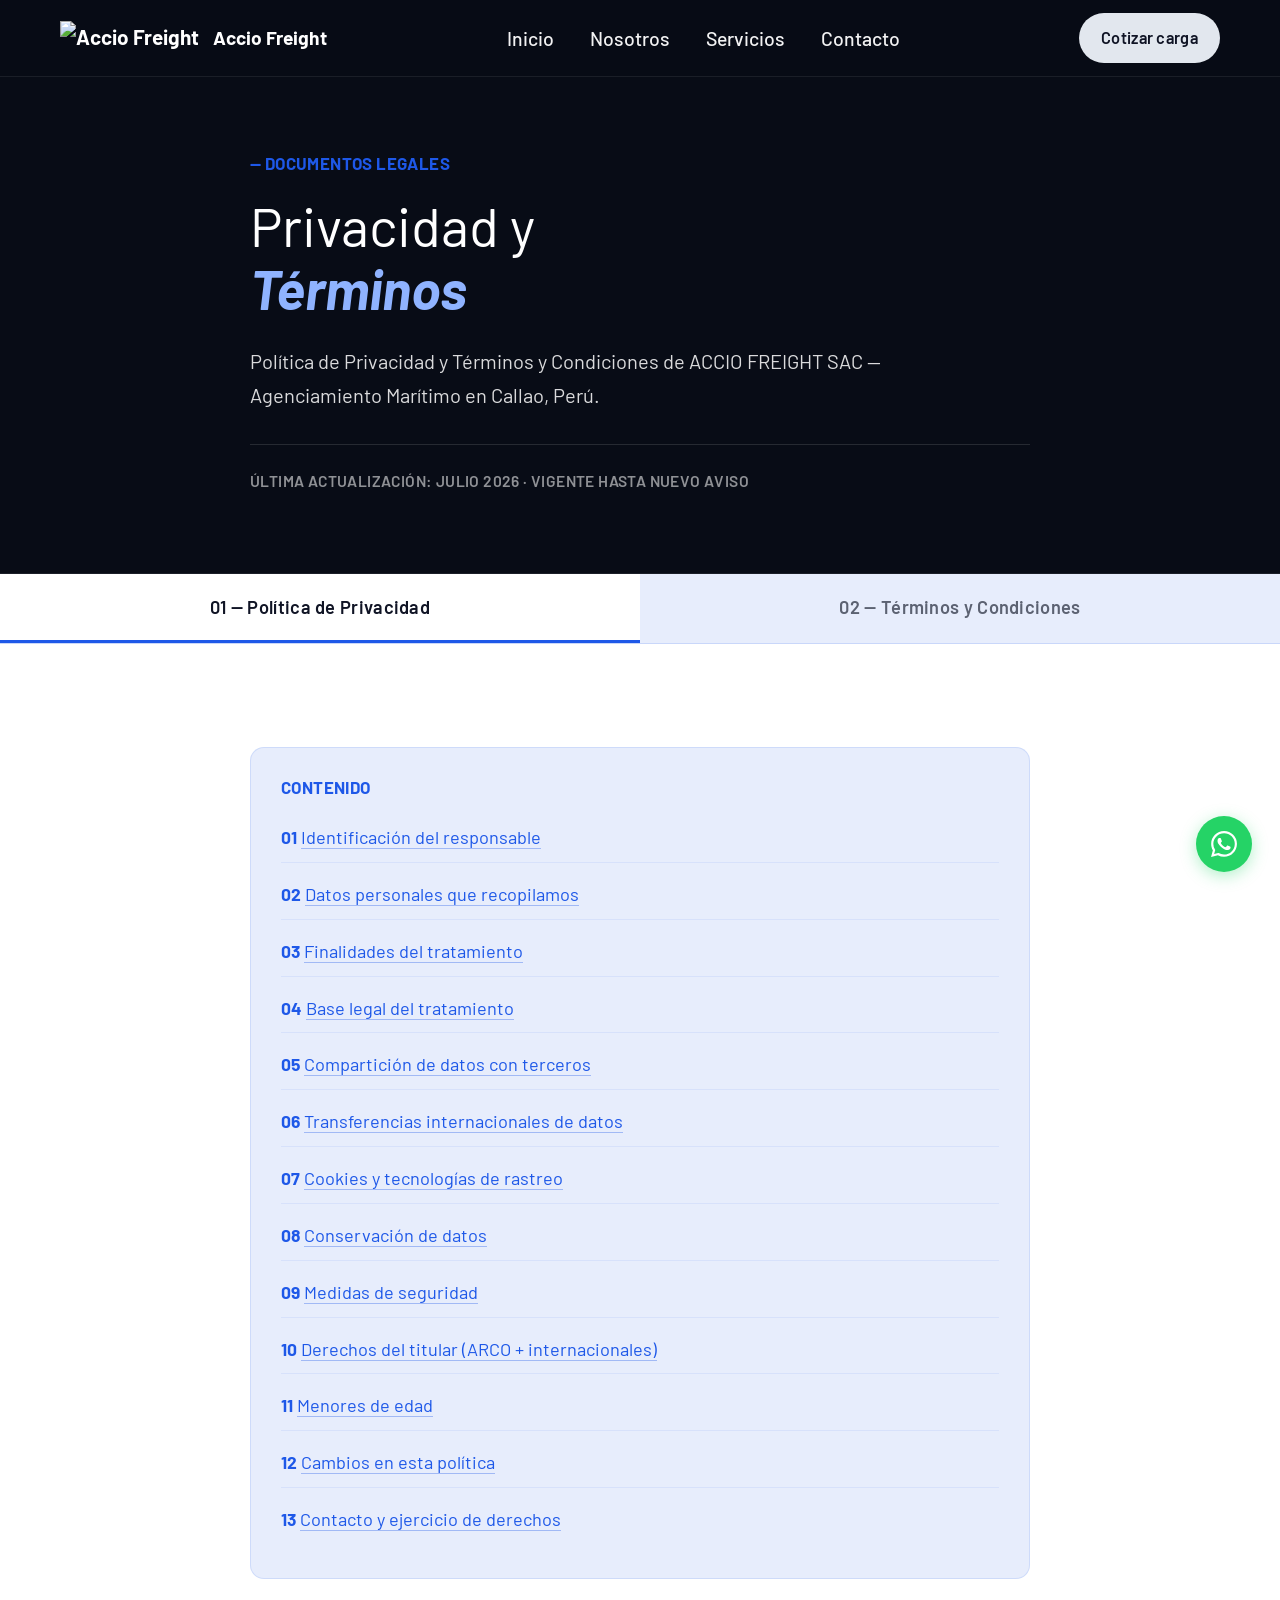
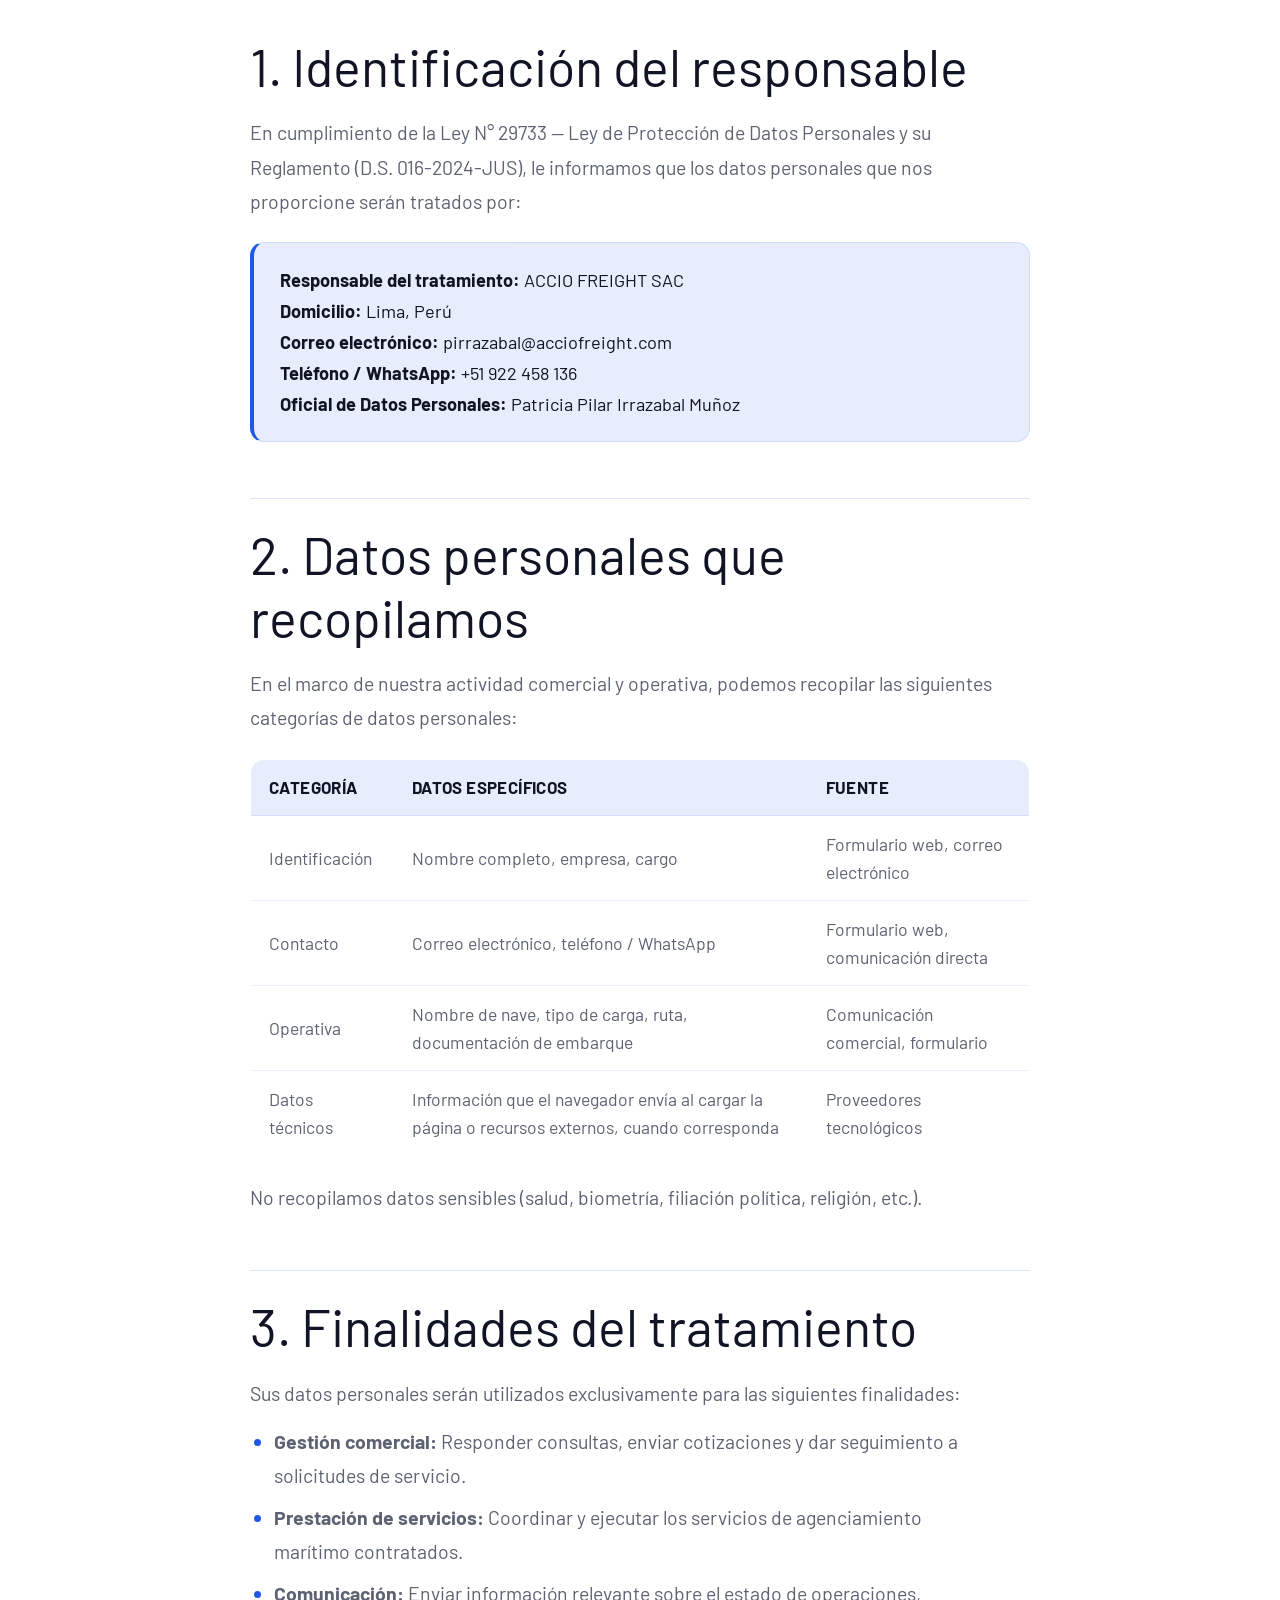
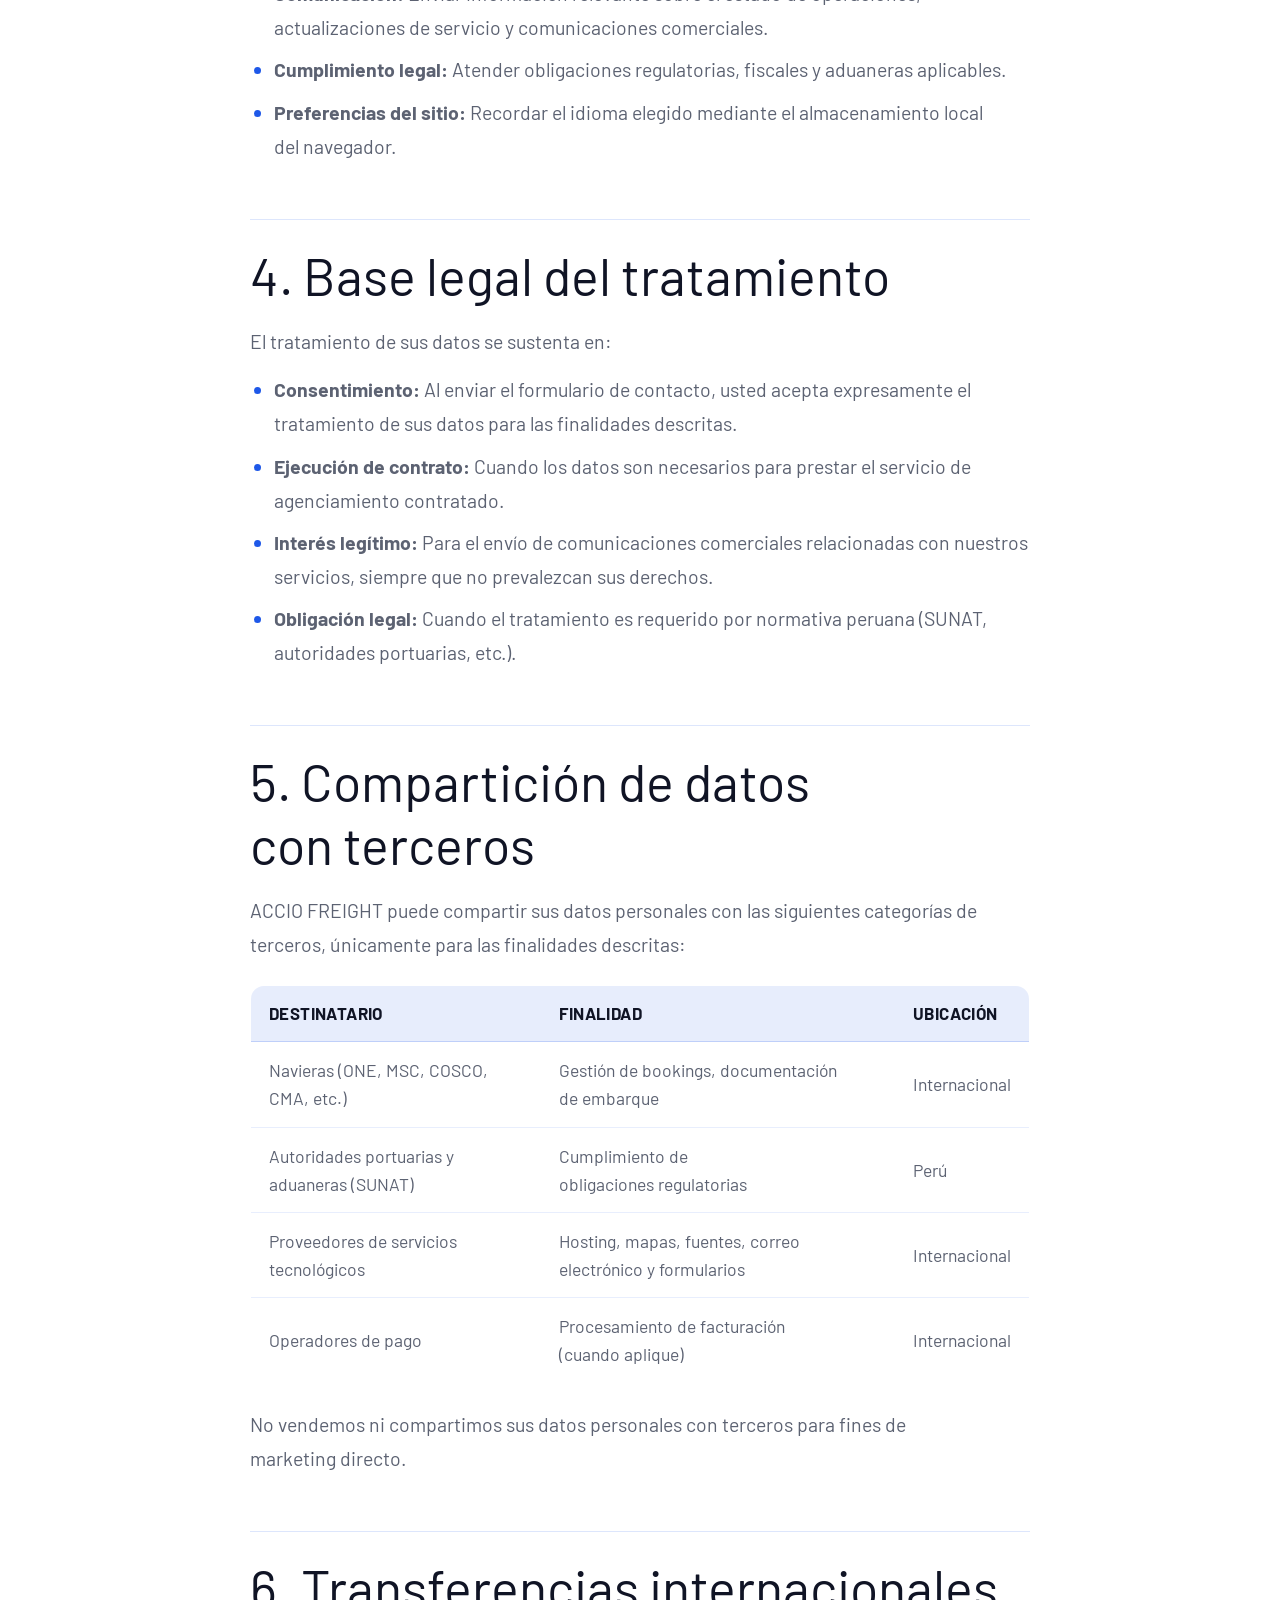
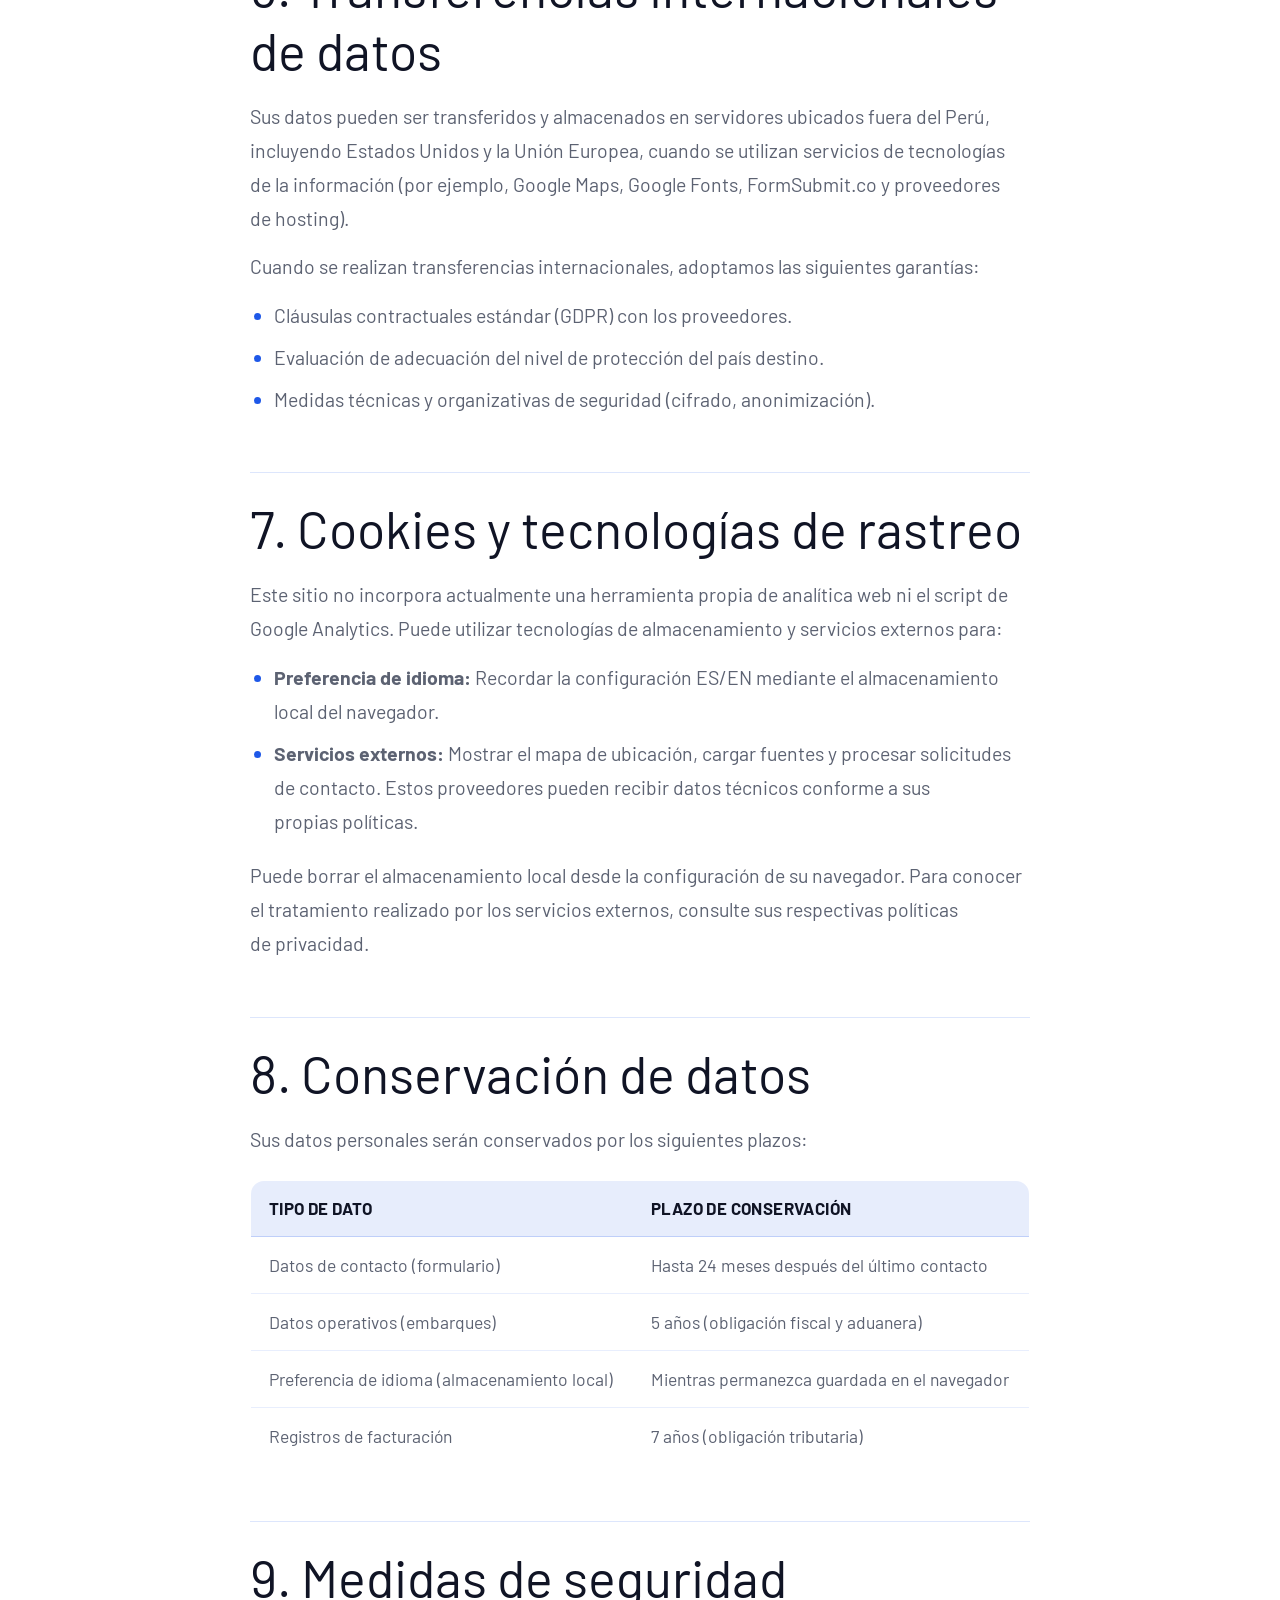
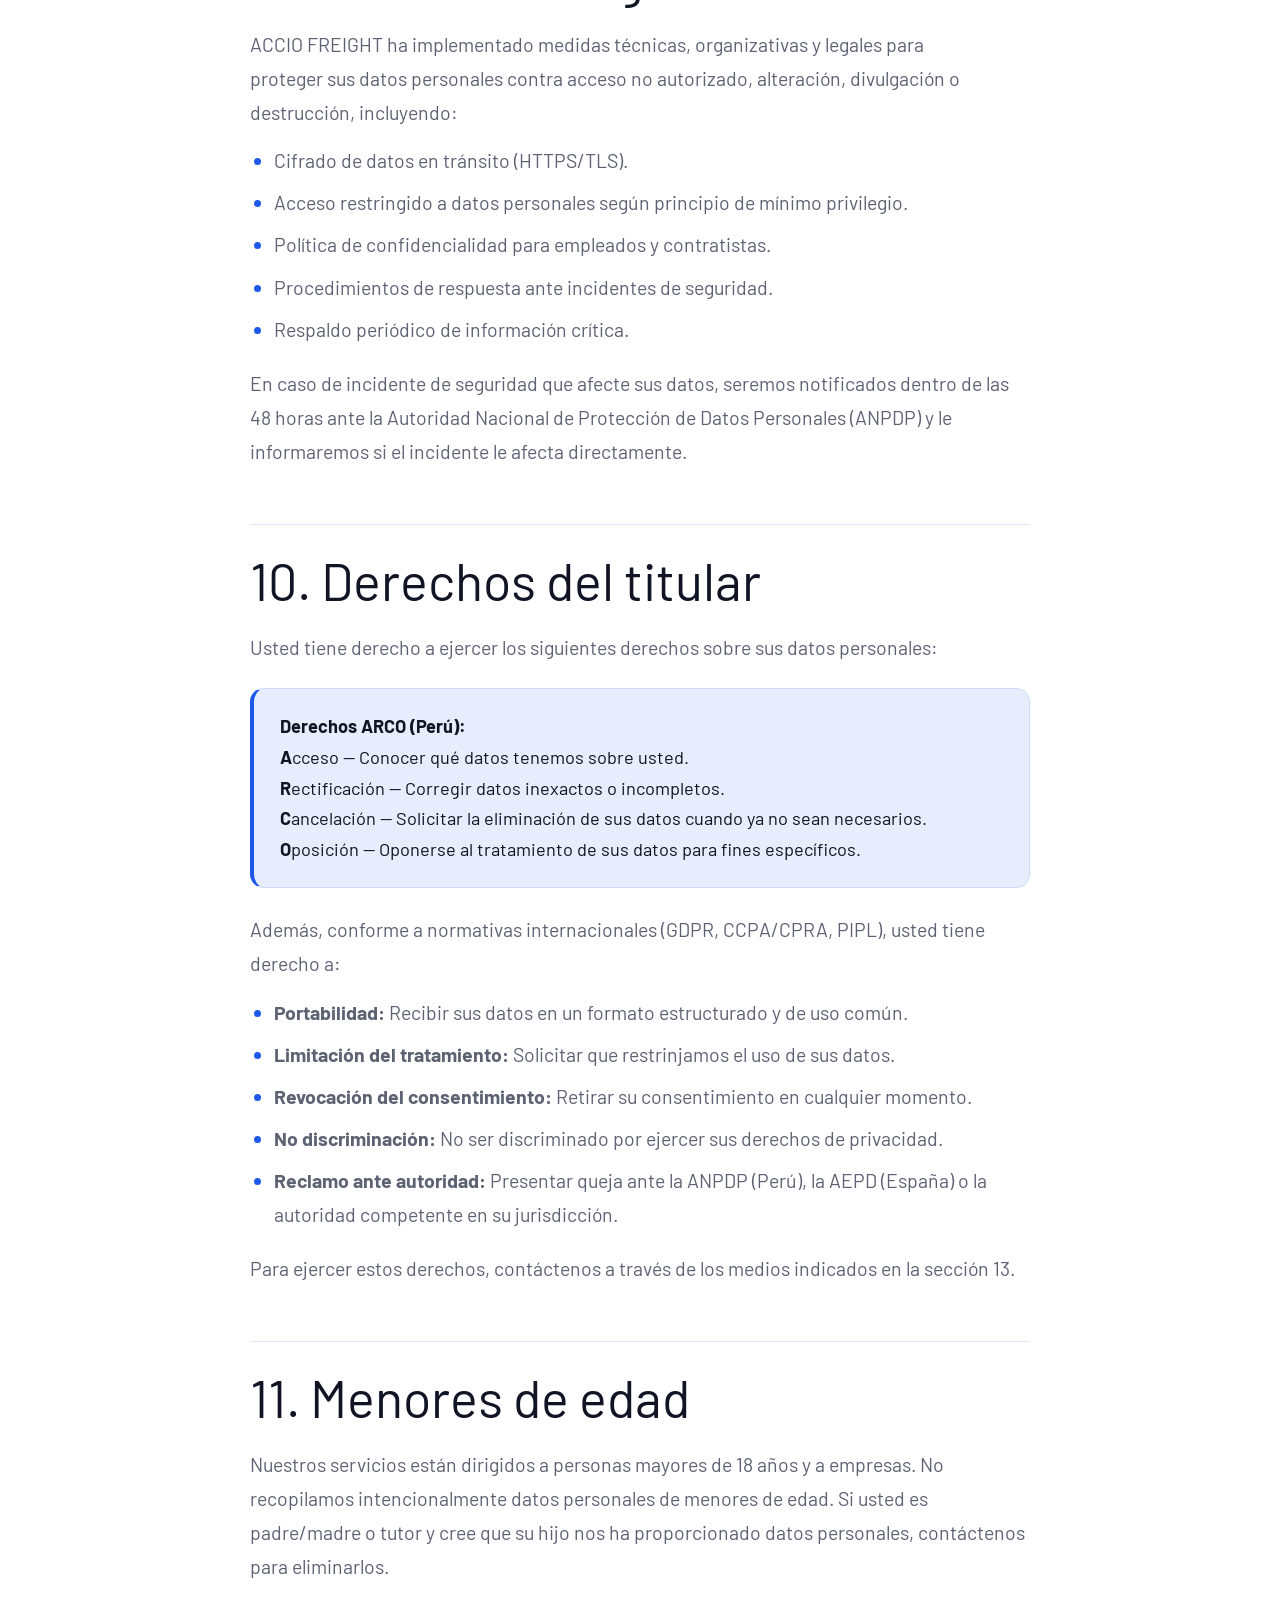
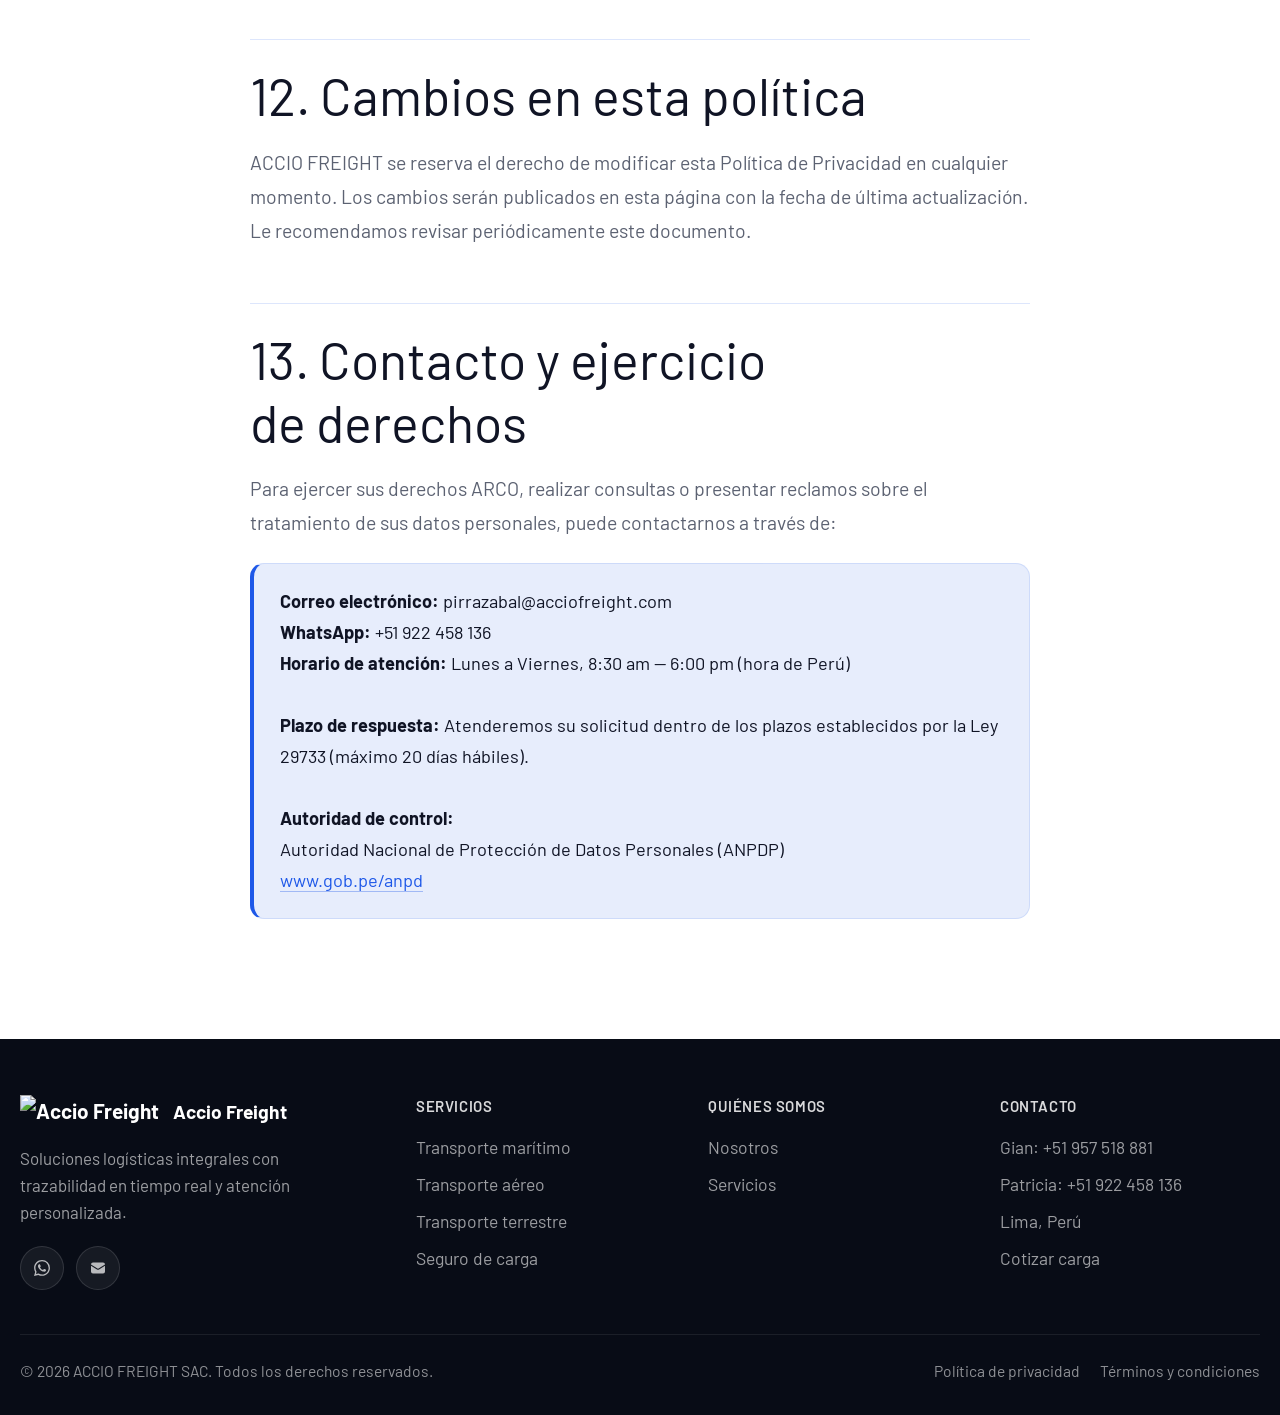
==== commit 4ac13c01: "Ajustar color azul corporativo a #1e58e8 de 'Tu carga, nuestra responsabilidad'" ====
--- a/legal.html
+++ b/legal.html
@@ -15,8 +15,8 @@
 
 <style>
   :root{
-    --blue:#5119ed;
-    --blue-dark:#3b0eb8;
+    --blue:#1e58e8;
+    --blue-dark:#123ea8;
     --lavender:#e7edfc;
     --navy:#080c16;
     --black:#080c16;
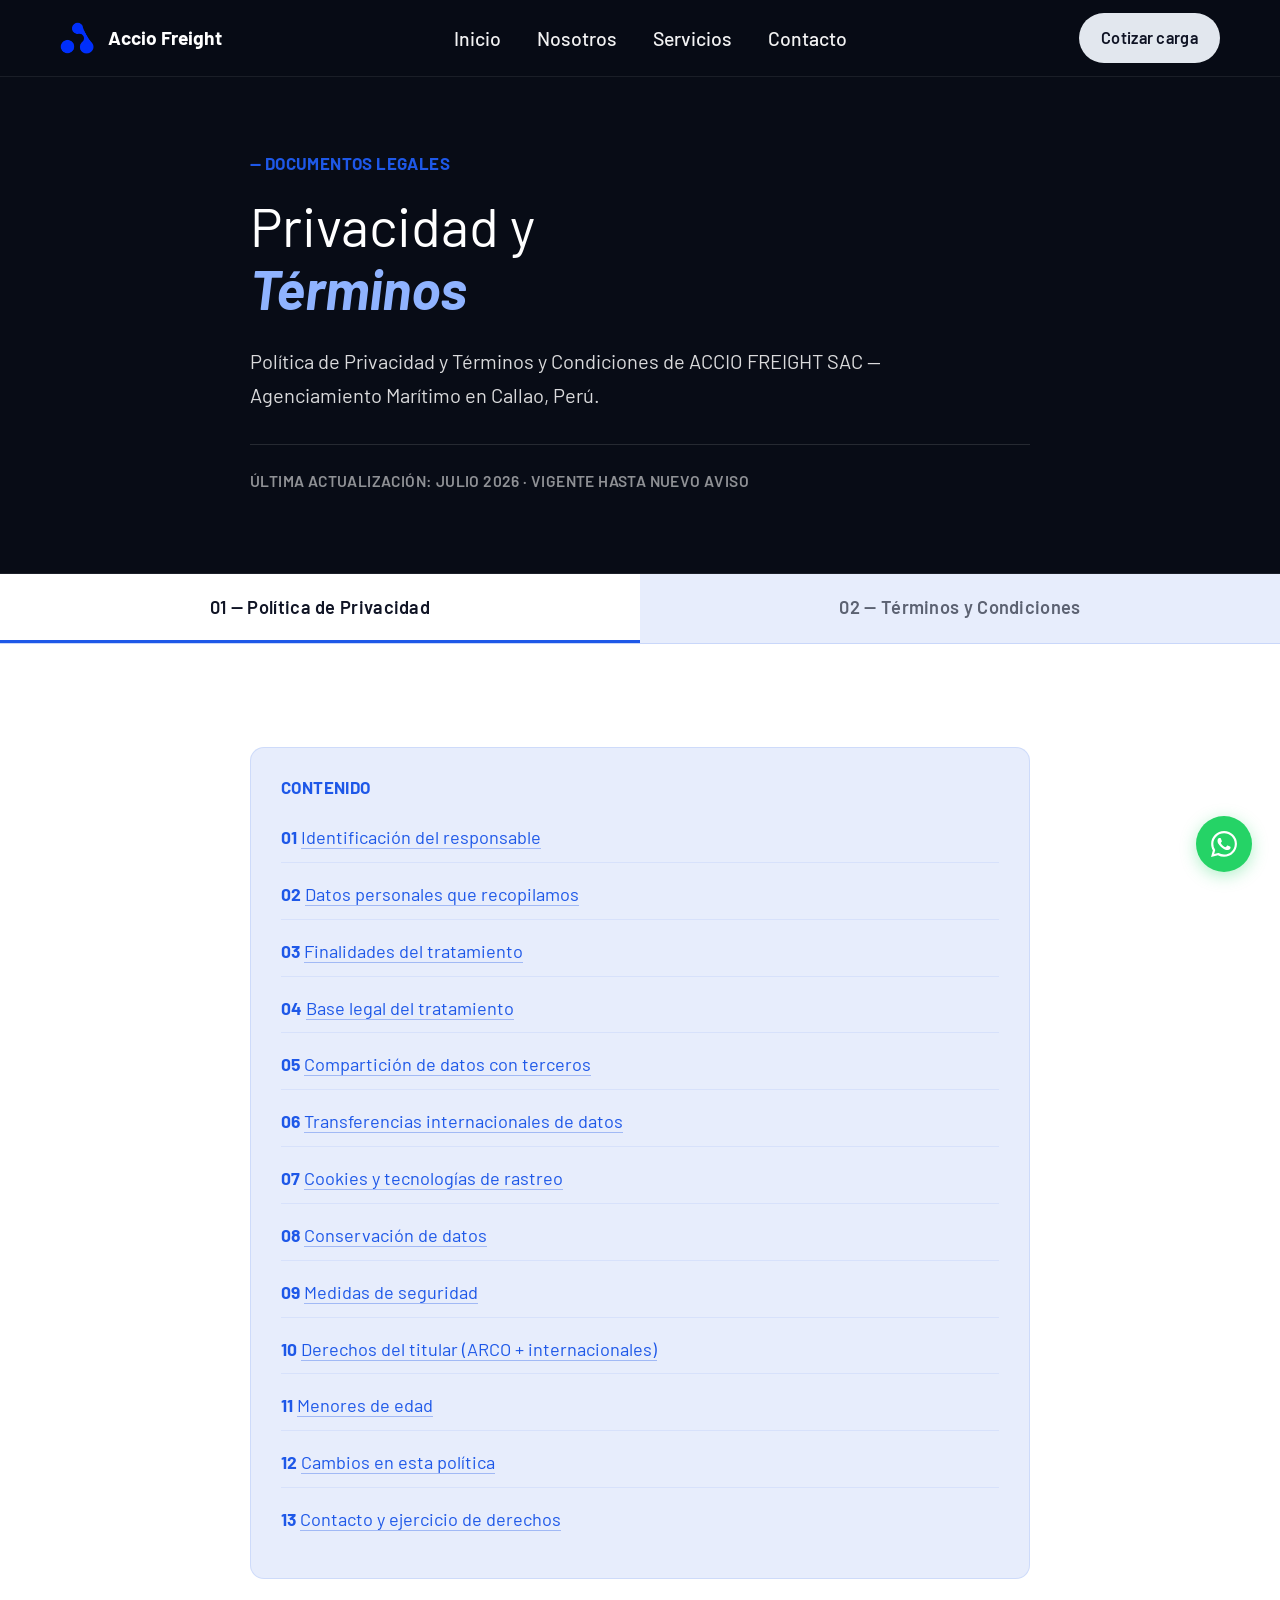
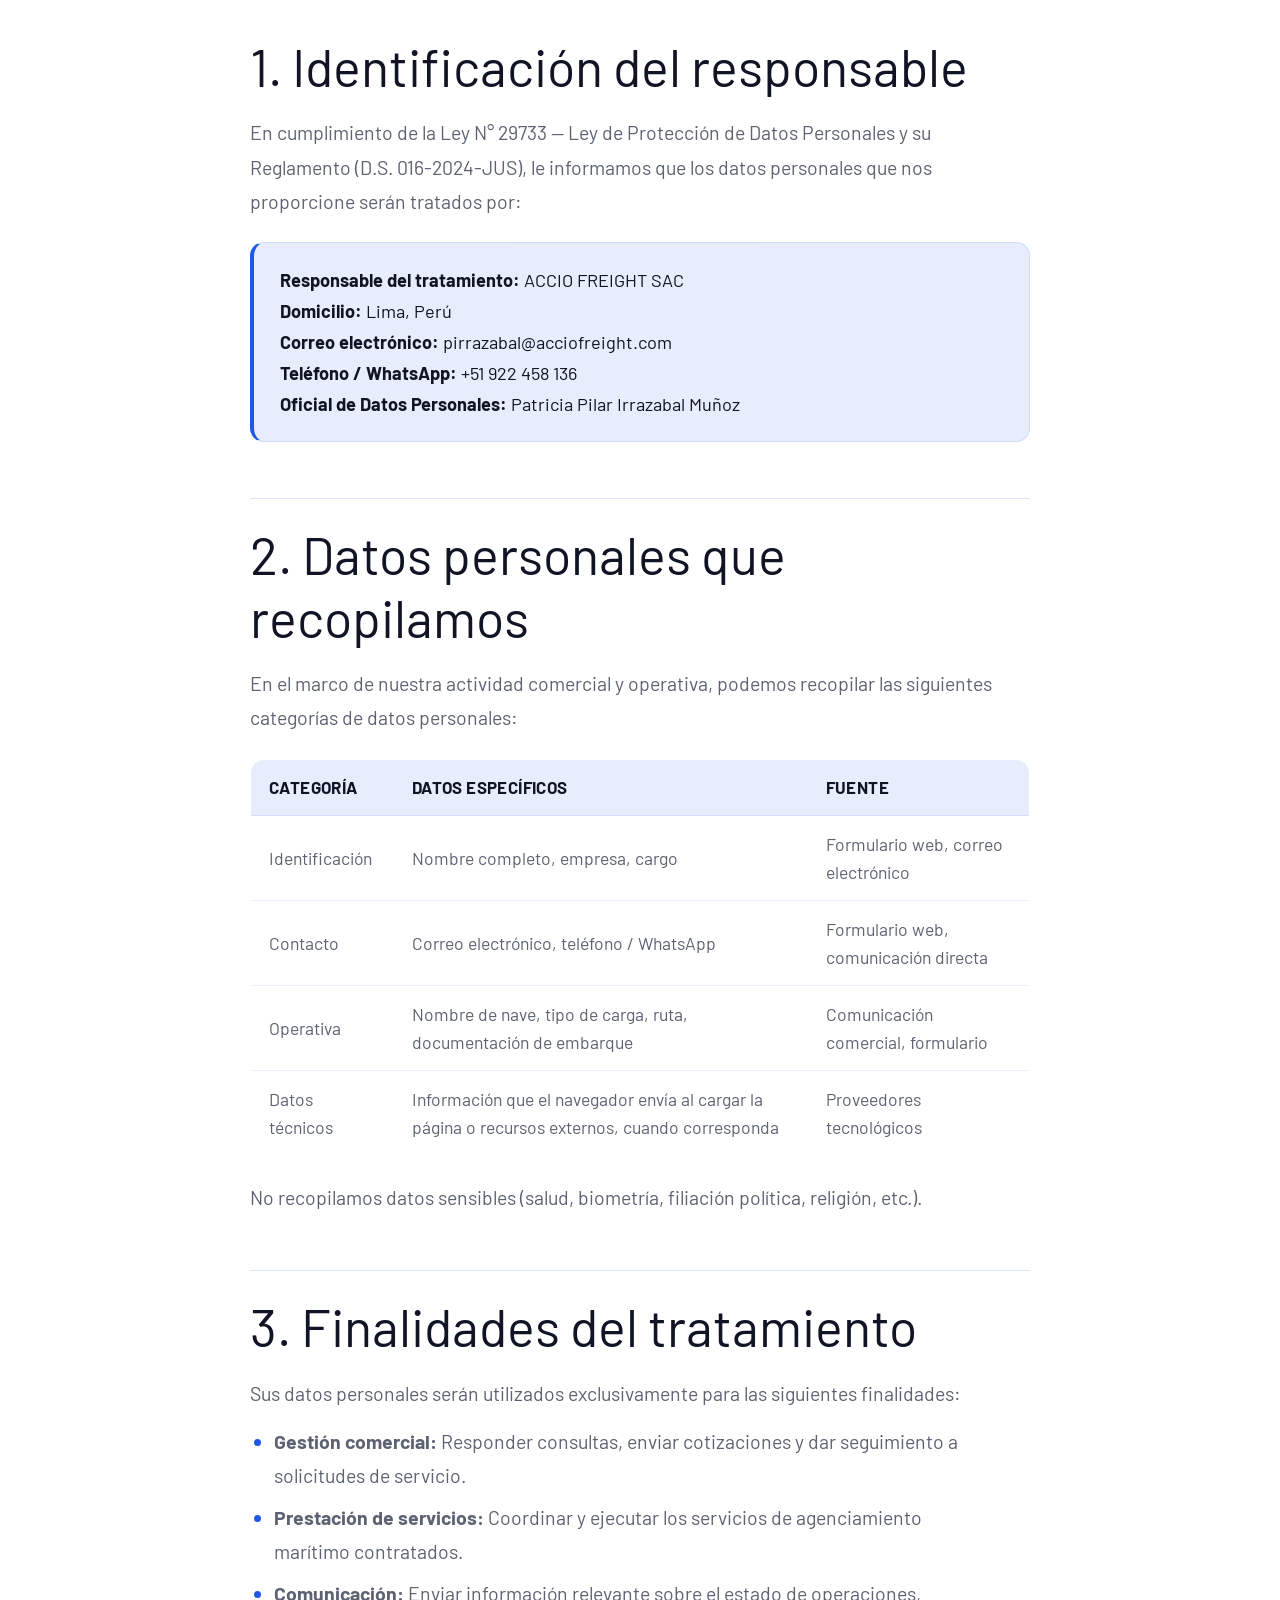
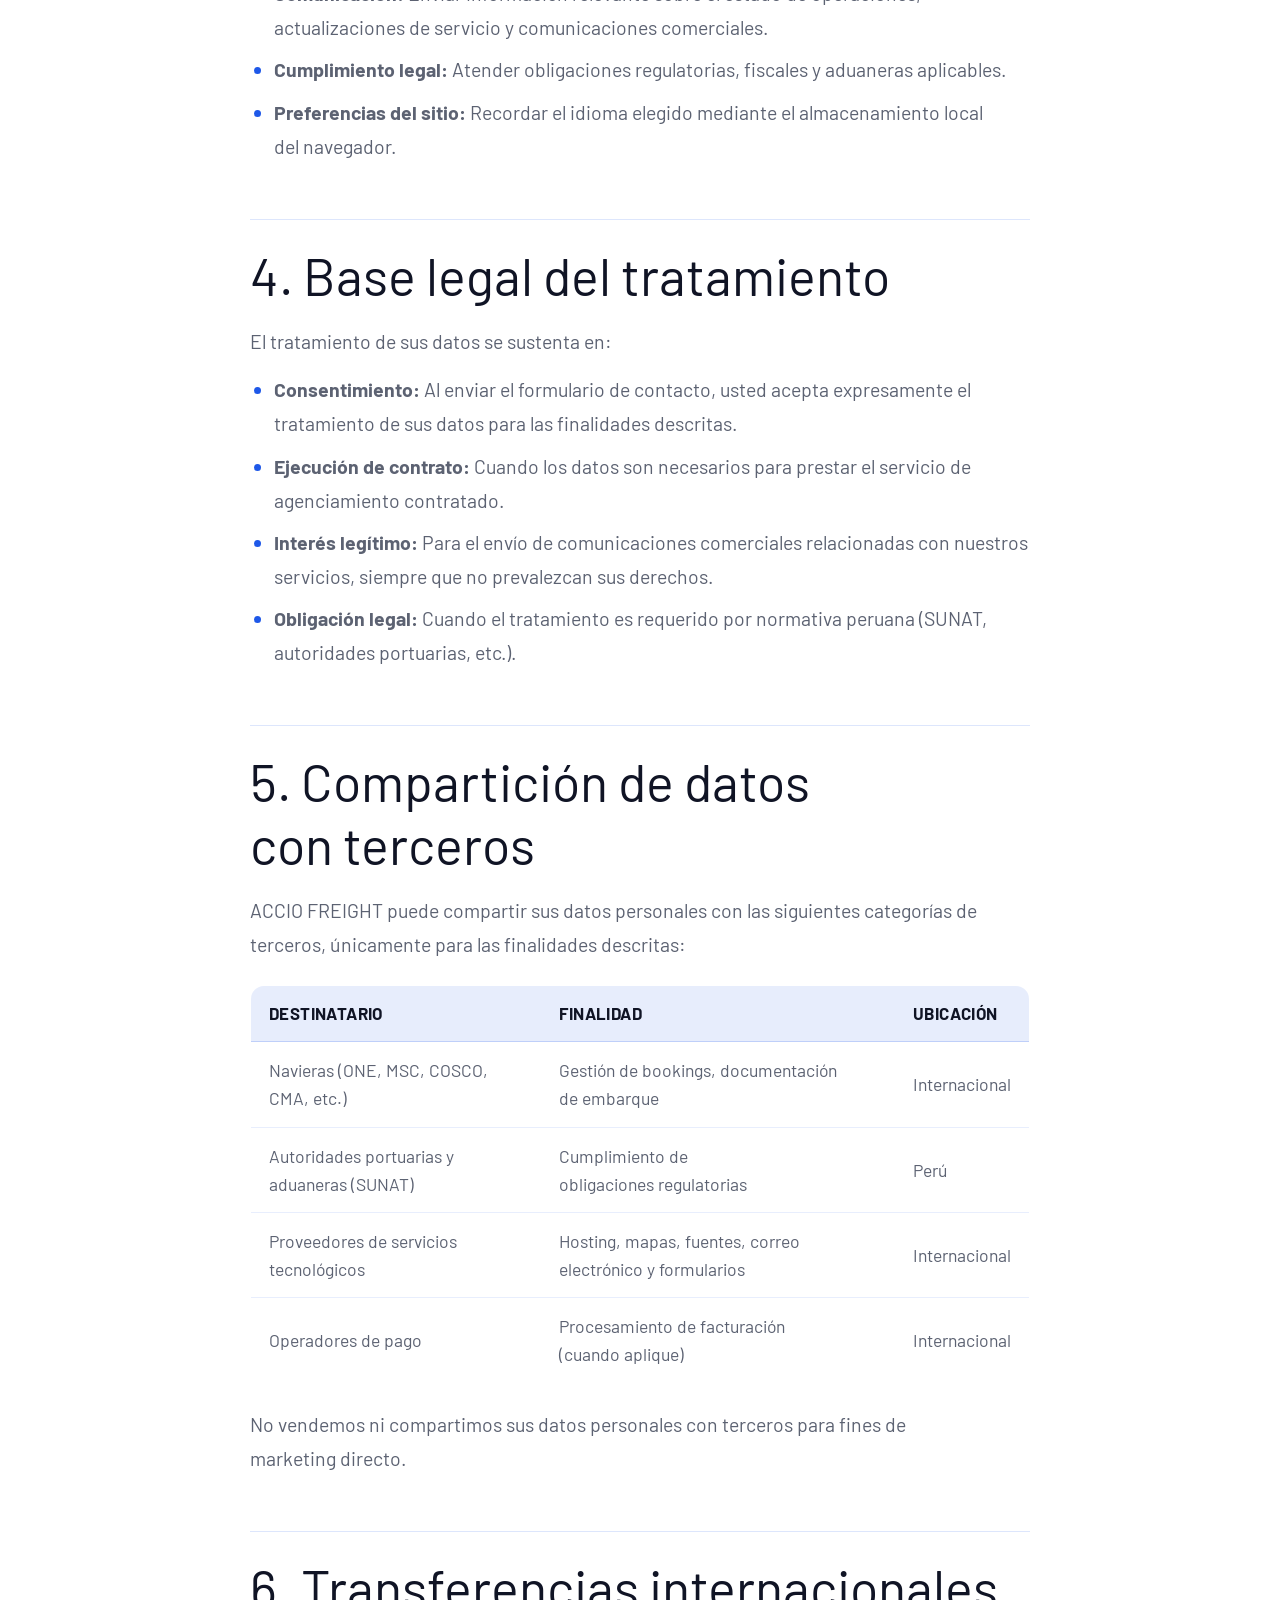
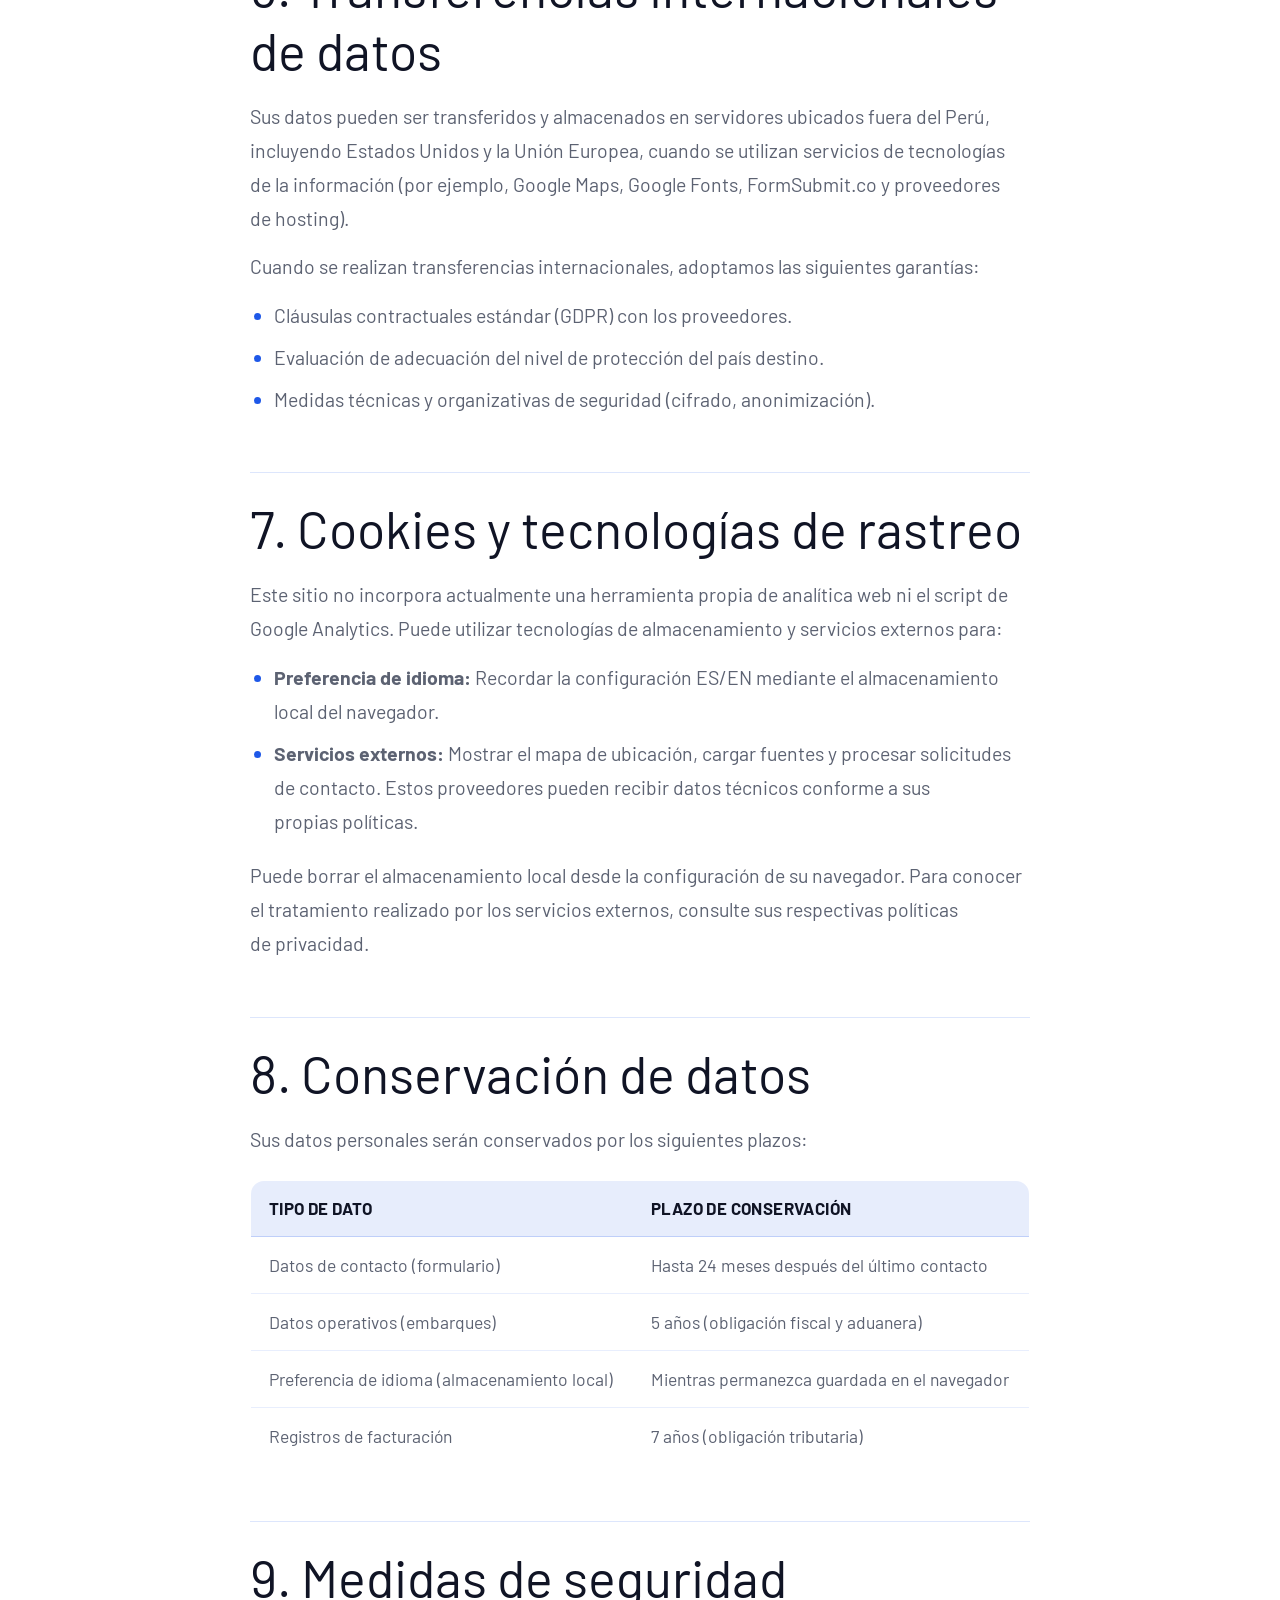
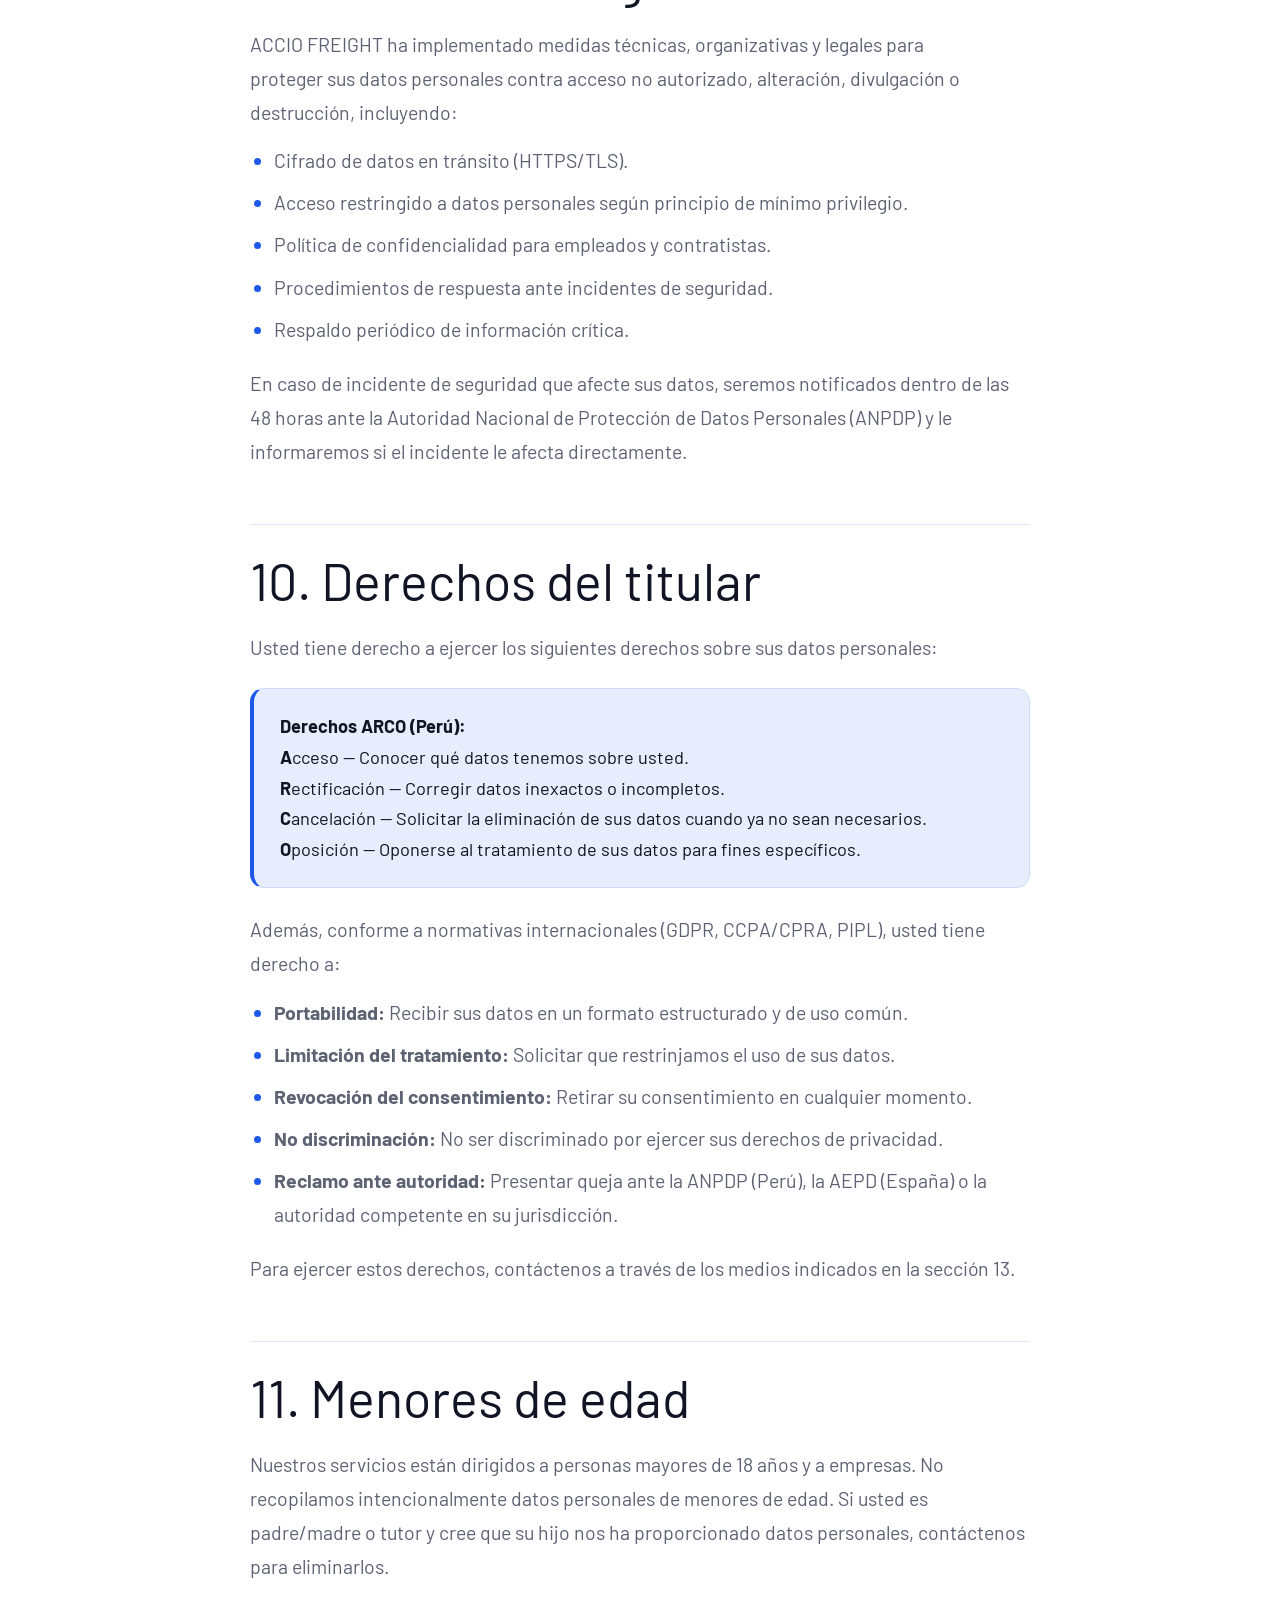
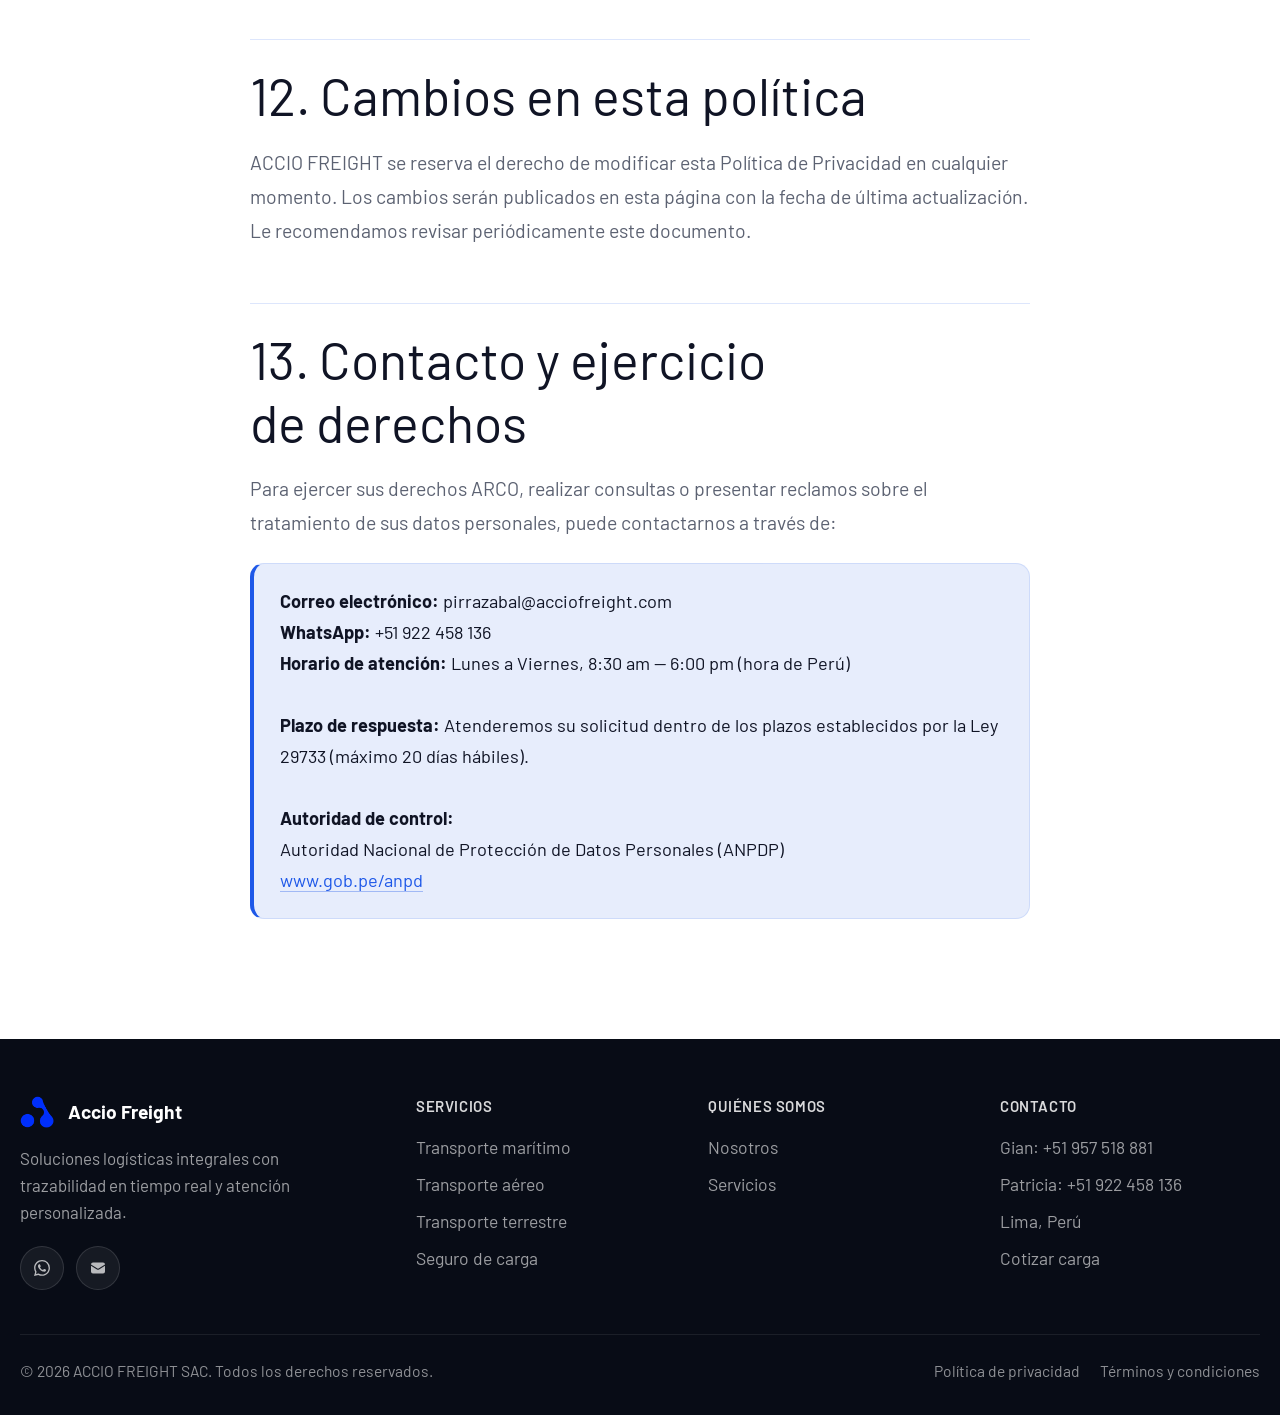
==== commit 38544fed: "Configurar SEO completo: favicon cuadrado, Open Graph, Schema.org Organization, sitemap y robots.txt" ====
--- a/legal.html
+++ b/legal.html
@@ -7,8 +7,9 @@
 <meta name="description" content="Política de Privacidad y Términos y Condiciones de ACCIO FREIGHT SAC — Agenciamiento marítimo en Callao, Perú.">
 <meta name="robots" content="index, follow">
 <meta name="theme-color" content="#080c16">
-<link rel="canonical" href="https://acciofreight.pe/legal.html">
-<link rel="icon" href="data:image/svg+xml,<svg xmlns='http://www.w3.org/2000/svg' viewBox='0 0 40 40'><rect width='40' height='40' rx='6' fill='%23080c16'/><path d='M20 8 L8 32 L13.5 32 L15.5 28 L24.5 28 L26.5 32 L32 32 L20 8 Z M17.2 24 L20 17 L22.8 24 Z' fill='%231e58e8'/></svg>">
+<link rel="canonical" href="https://acciofreight.com/legal.html">
+<link rel="icon" type="image/png" sizes="512x512" href="favicon.png">
+<link rel="apple-touch-icon" href="favicon.png">
 <link rel="preconnect" href="https://fonts.googleapis.com">
 <link rel="preconnect" href="https://fonts.gstatic.com" crossorigin>
 <link href="https://fonts.googleapis.com/css2?family=Barlow:ital,wght@0,400;0,500;0,600;0,700;1,400;1,600;1,700&display=swap" rel="stylesheet">
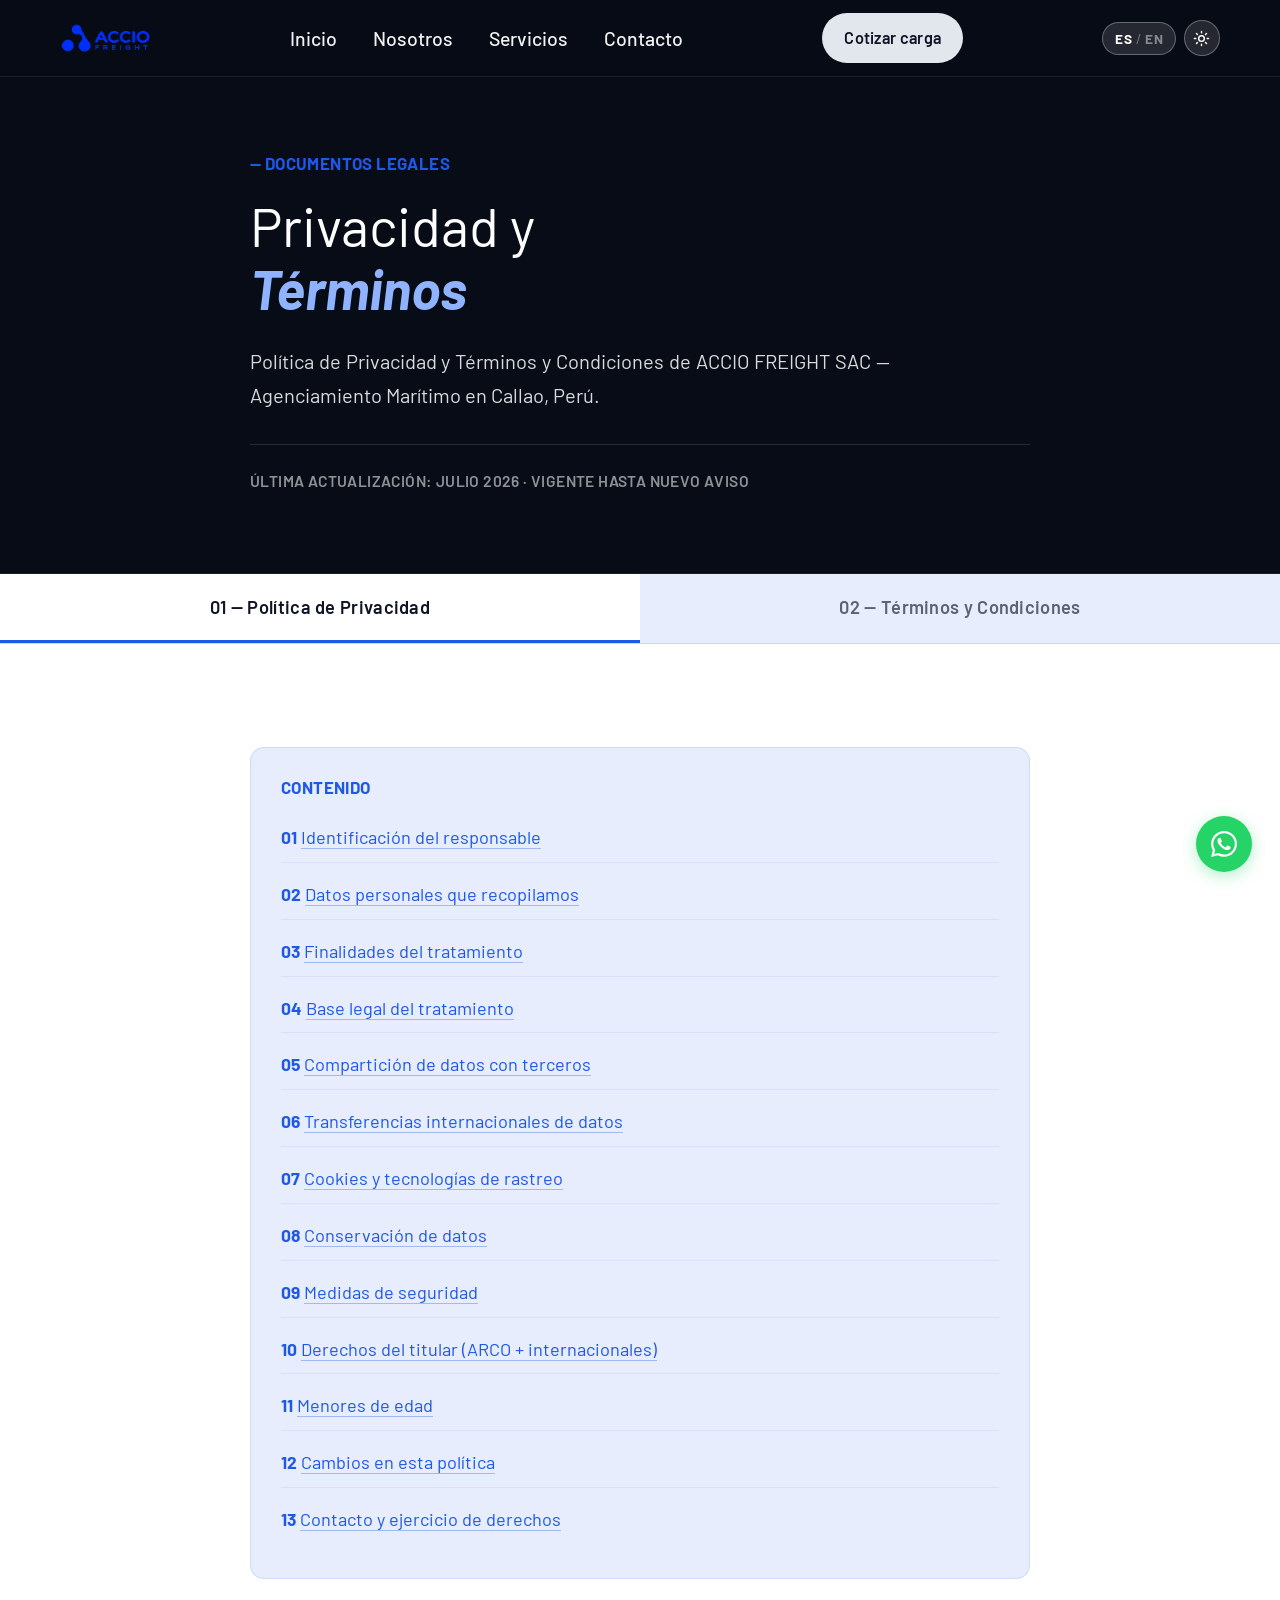
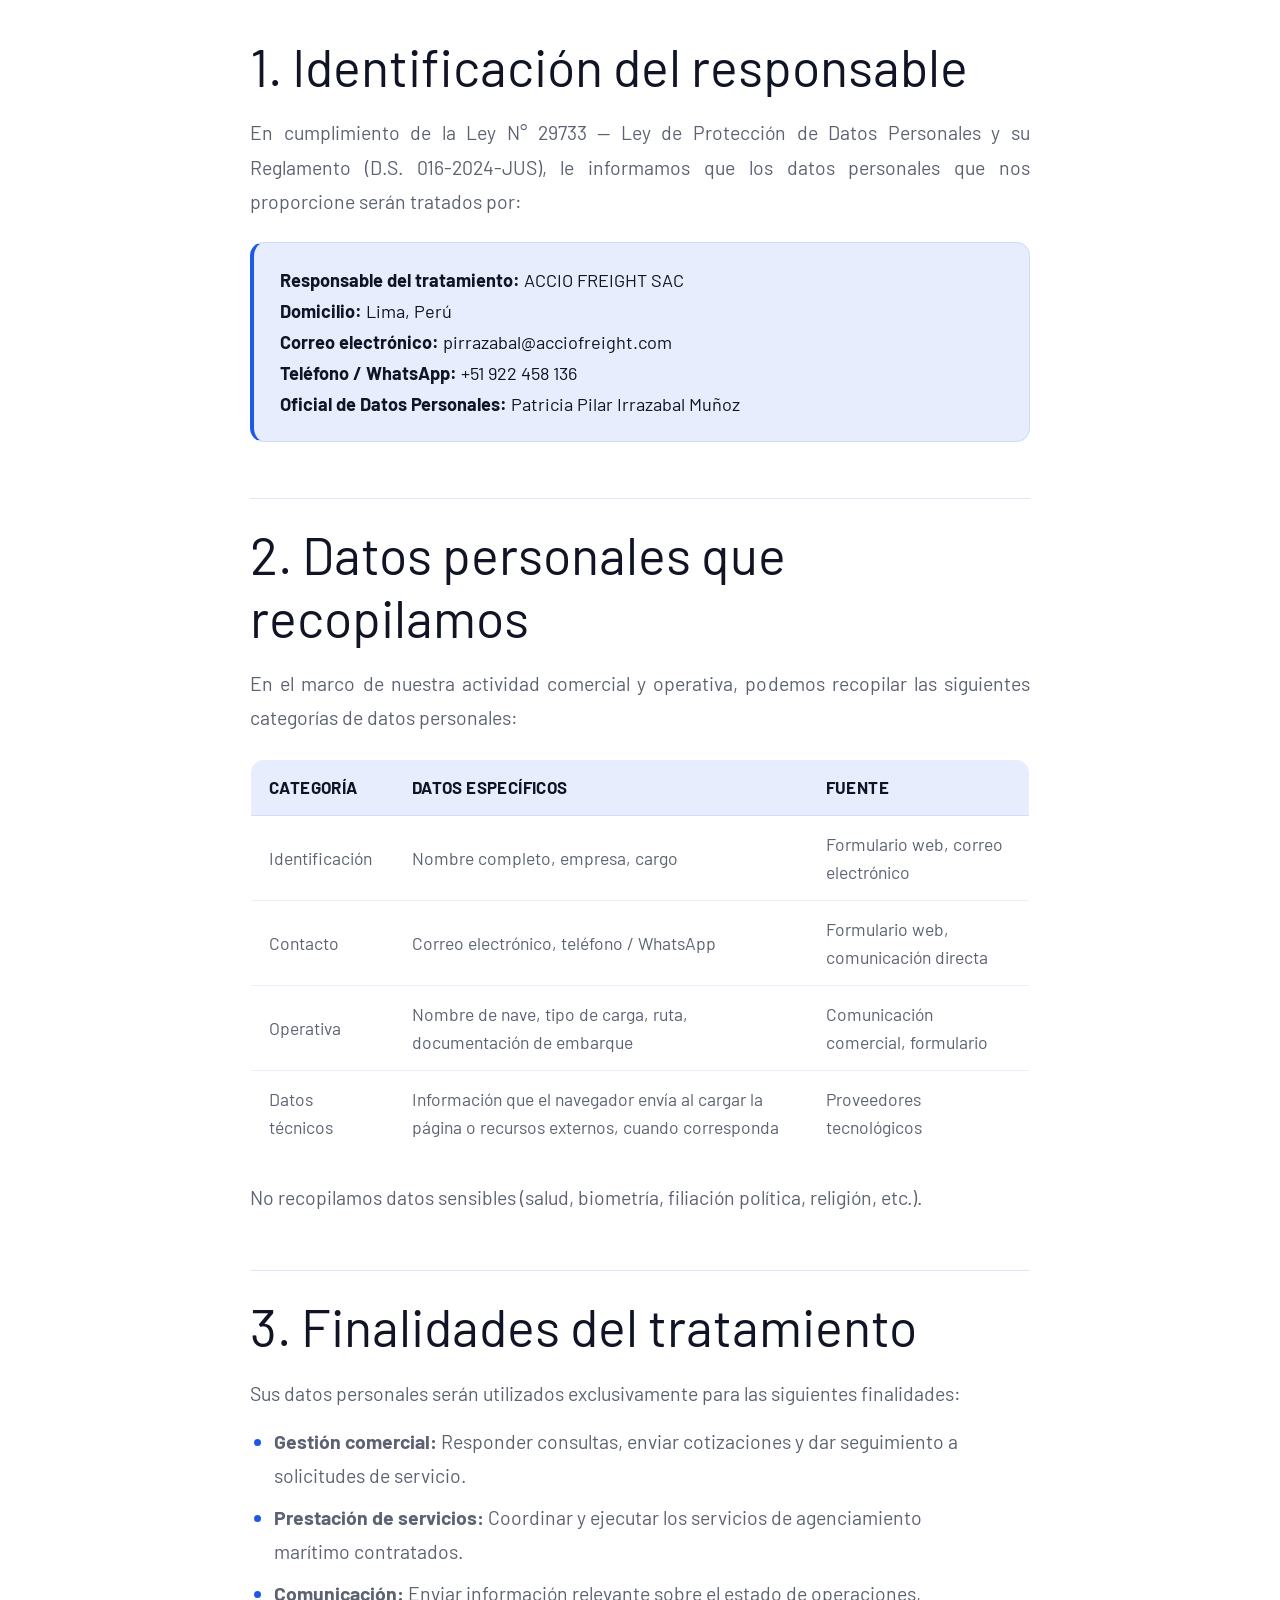
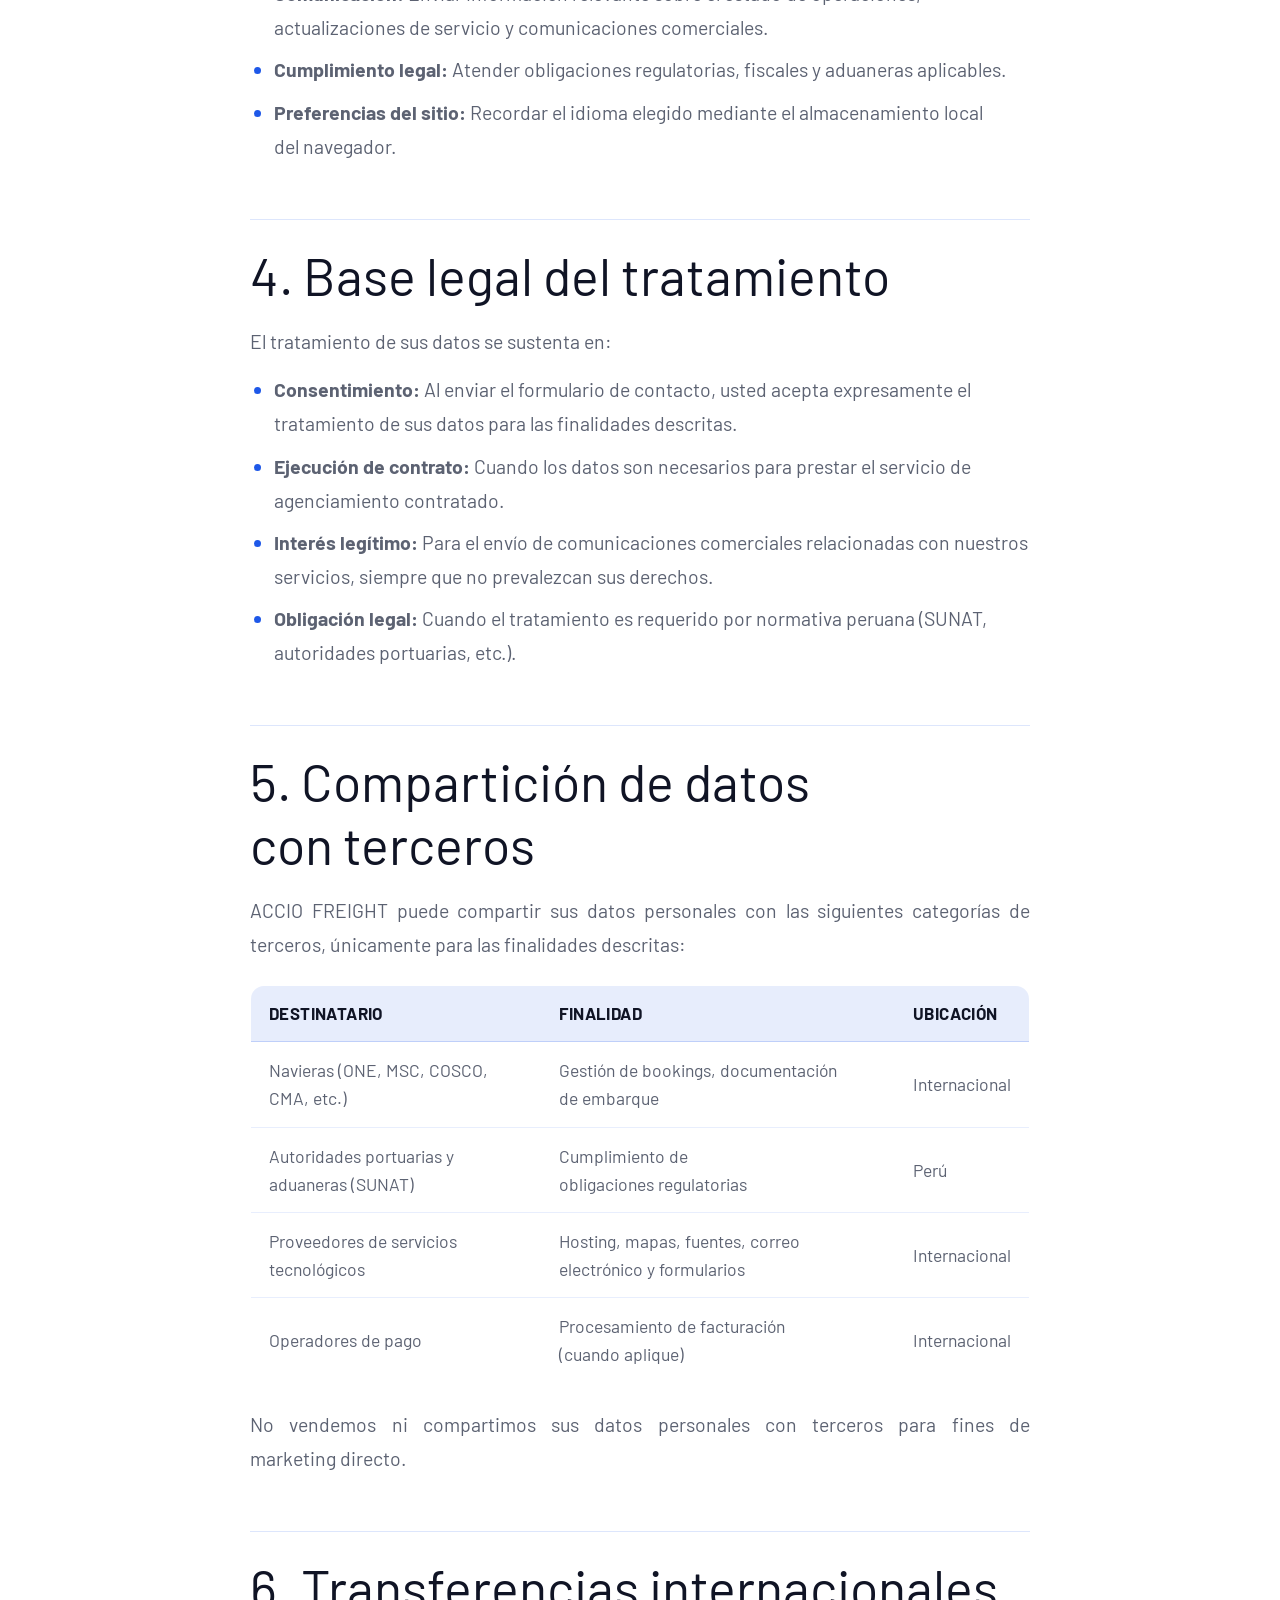
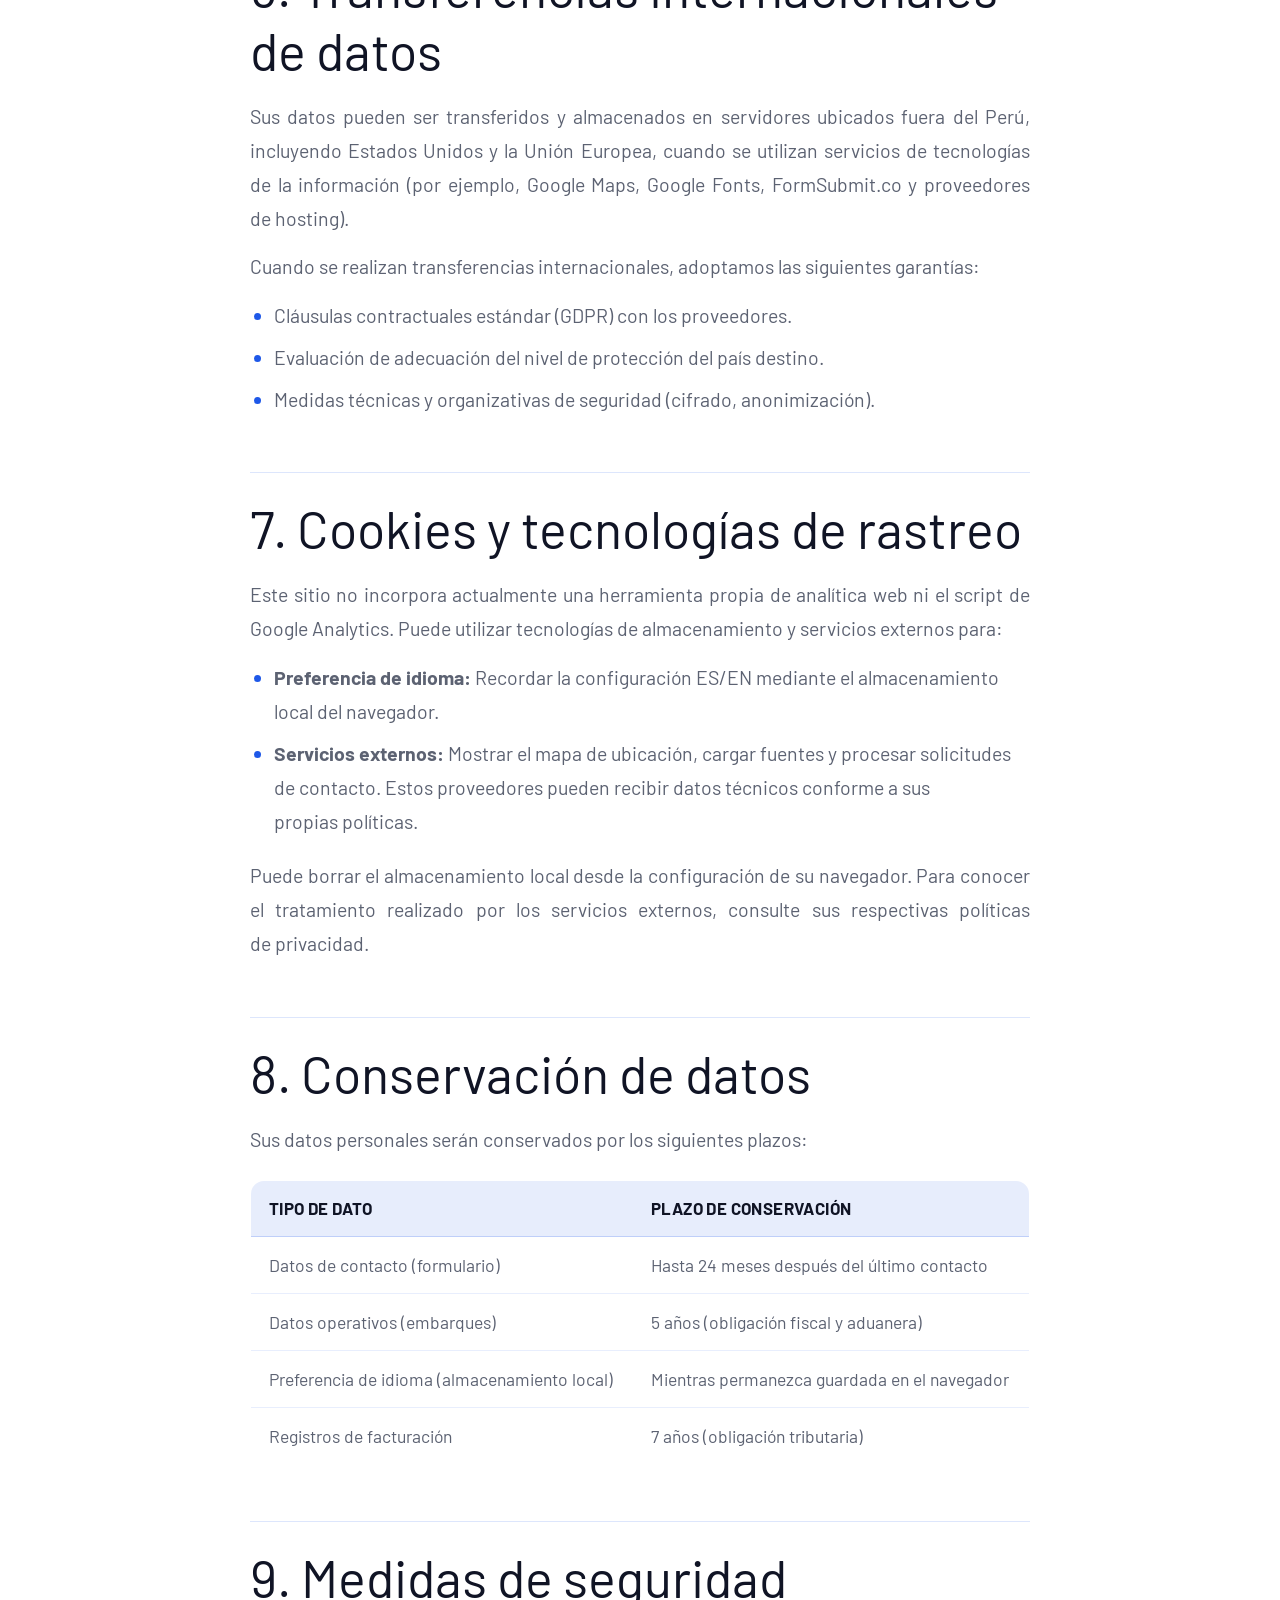
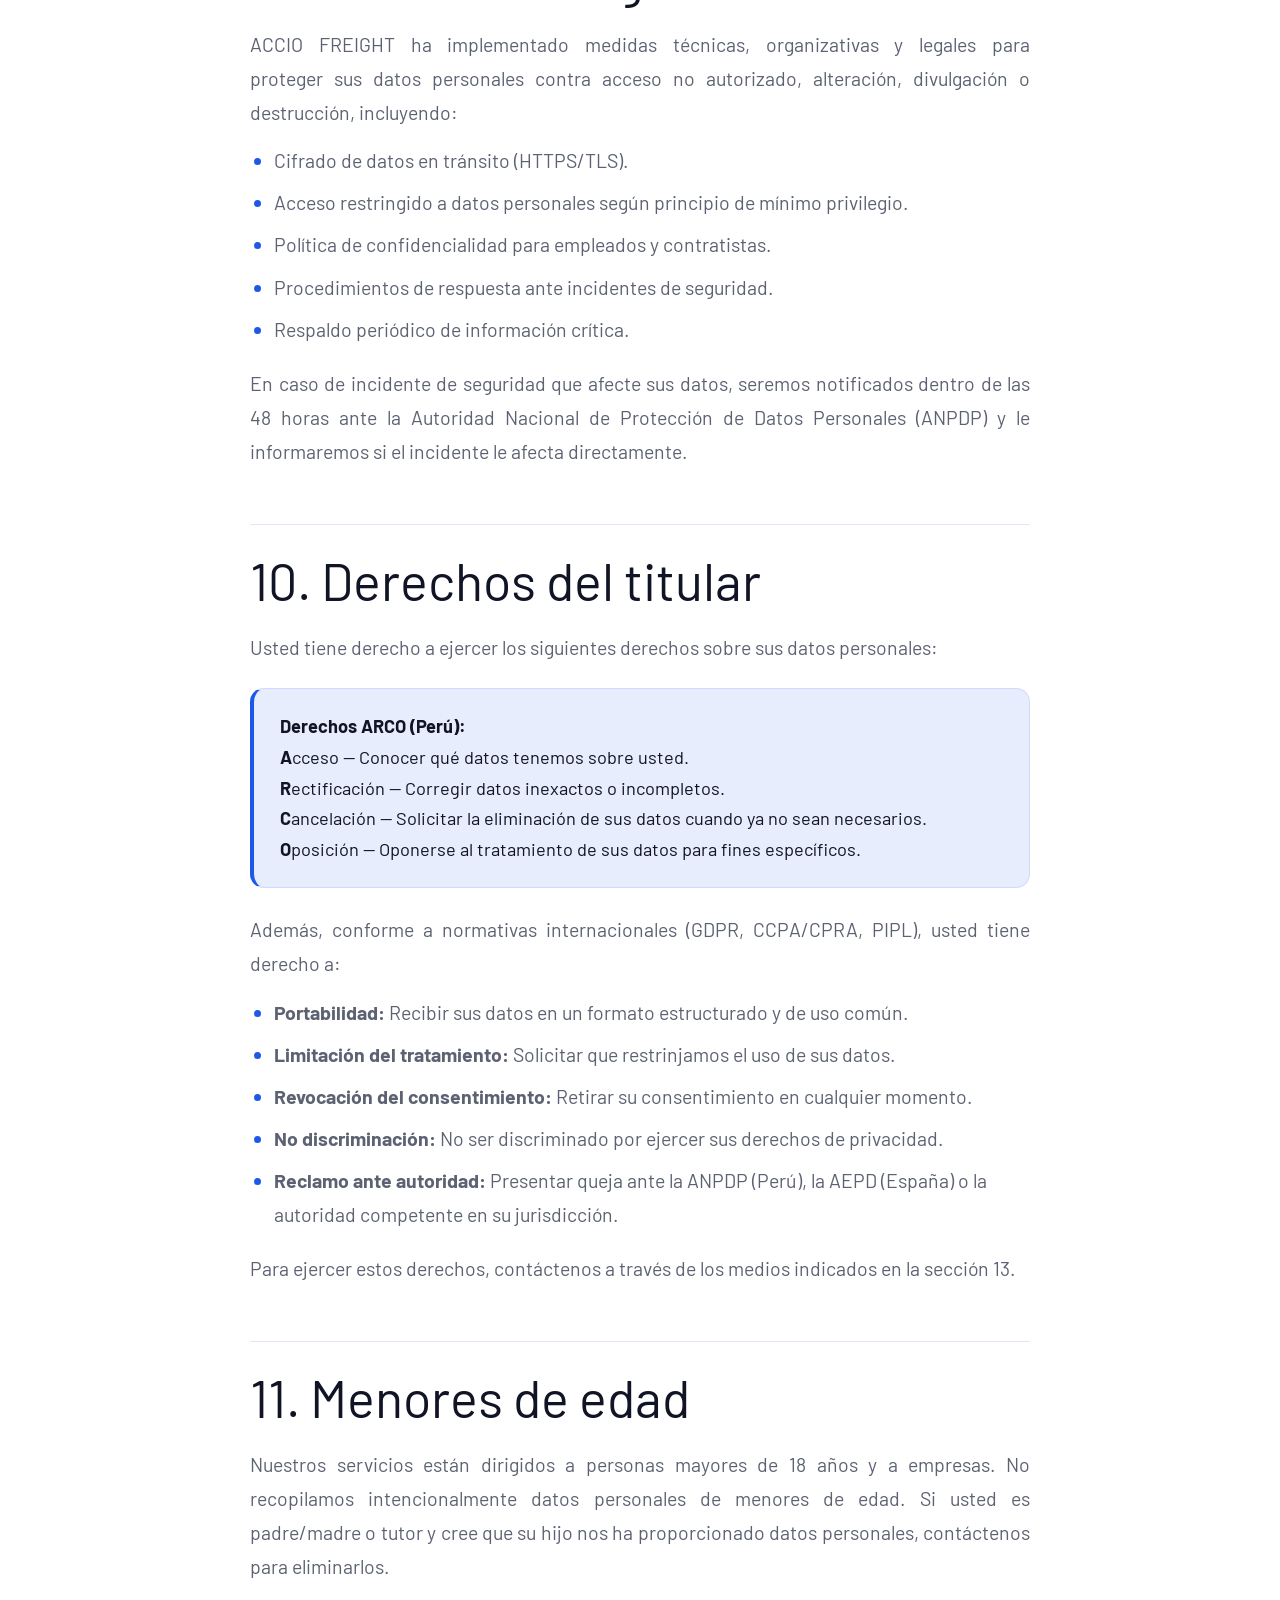
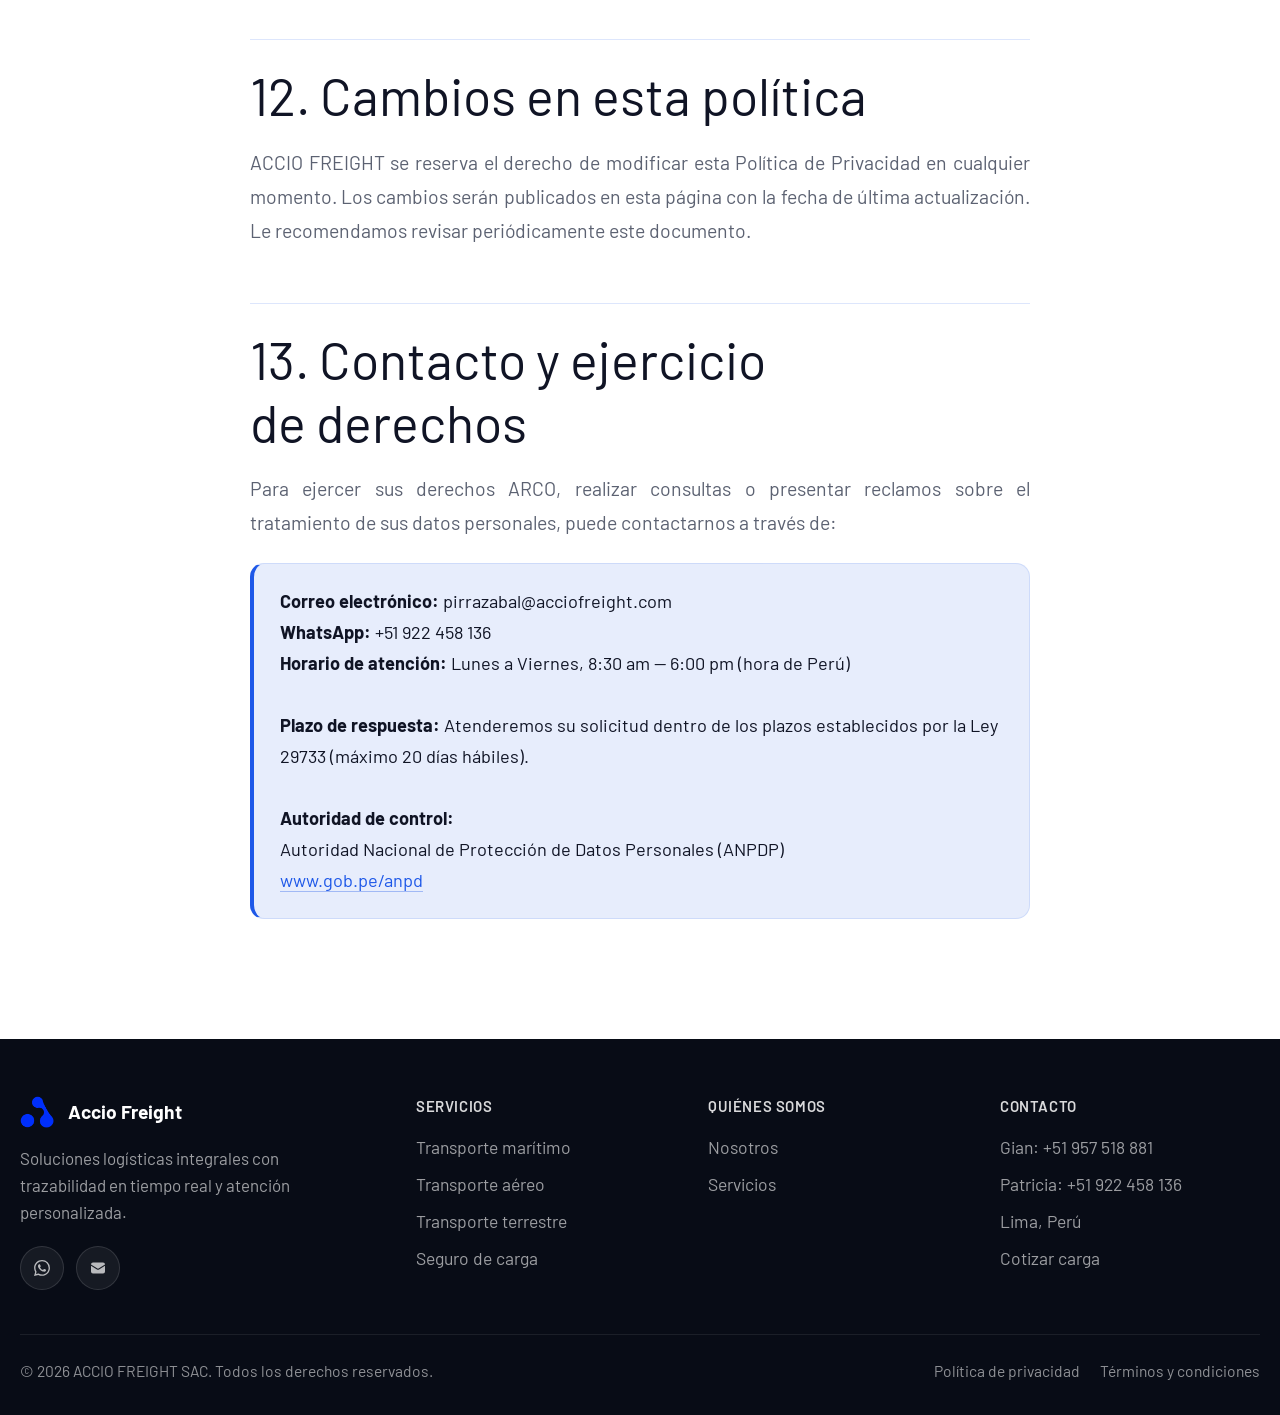
==== commit 31e4aa4c: "add language and theme" ====
--- a/legal.html
+++ b/legal.html
@@ -2,6 +2,7 @@
 <html lang="es">
 <head>
 <meta charset="UTF-8">
+<script>document.documentElement.setAttribute('data-theme', (function(){try{return localStorage.getItem('theme')||'light';}catch(e){return 'light';}})());</script>
 <meta name="viewport" content="width=device-width, initial-scale=1.0, viewport-fit=cover">
 <title>Documentos Legales — ACCIO FREIGHT SAC</title>
 <meta name="description" content="Política de Privacidad y Términos y Condiciones de ACCIO FREIGHT SAC — Agenciamiento marítimo en Callao, Perú.">
@@ -14,375 +15,37 @@
 <link rel="preconnect" href="https://fonts.gstatic.com" crossorigin>
 <link href="https://fonts.googleapis.com/css2?family=Barlow:ital,wght@0,400;0,500;0,600;0,700;1,400;1,600;1,700&display=swap" rel="stylesheet">
 
-<style>
-  :root{
-    --blue:#1e58e8;
-    --blue-dark:#123ea8;
-    --lavender:#e7edfc;
-    --navy:#080c16;
-    --black:#080c16;
-    --ink:#101425;
-    --muted:#5c6272;
-    --white:#ffffff;
-    --bone:#ffffff;
-    --ice:#e7edfc;
-    --steel:#5c6272;
-    --line:rgba(255,255,255,0.12);
-    --line-strong:rgba(255,255,255,0.2);
-    --shadow:rgba(16,20,37,0.10);
-    --radius:14px;
-  }
-  *{margin:0;padding:0;box-sizing:border-box;}
-  html{scroll-behavior:smooth; scroll-padding-top:140px;}
-  body{
-    font-family:'Barlow',system-ui,sans-serif;
-    background:var(--white);
-    color:var(--ink);
-    line-height:1.55;
-    font-size:20.8px;
-    text-wrap:pretty;
-    overflow-x:hidden;
-    -webkit-font-smoothing:antialiased;
-  }
-  body.nav-open{overflow:hidden;}
-  h1,h2,h3,h4{font-family:'Barlow',sans-serif;}
-  a{text-decoration:none; color:inherit;}
-  .mono{font-family:'Barlow',sans-serif;}
-  .sr-only{position:absolute;width:1px;height:1px;padding:0;margin:-1px;overflow:hidden;clip:rect(0,0,0,0);white-space:nowrap;border:0;}
-  .sr-only.focusable:focus{
-    position:fixed; top:12px; left:12px; width:auto; height:auto; margin:0; overflow:visible;
-    clip:auto; white-space:normal; z-index:9999; background:var(--blue); color:var(--white);
-    padding:12px 20px; border-radius:999px; font-family:'Barlow',sans-serif; font-weight:600;
-  }
-  .container{max-width:1240px; margin:0 auto; padding:0 40px;}
-  .container-narrow{max-width:860px; margin:0 auto; padding:0 40px;}
-  @media(max-width:640px){.container, .container-narrow{padding:0 22px;}}
-
-  @media (prefers-reduced-motion: reduce){
-    *{animation:none !important; transition:none !important; scroll-behavior:auto !important;}
-  }
-
-  ::-webkit-scrollbar { width: 8px; }
-  ::-webkit-scrollbar-track { background: var(--lavender); }
-  ::-webkit-scrollbar-thumb { background: var(--blue); border-radius: 999px; }
-  ::-webkit-scrollbar-thumb:hover { background: var(--blue-dark); }
-
-  :focus-visible{outline:2px solid var(--blue); outline-offset:3px; border-radius:2px;}
-
-  /* ===== NAV ===== */
-  header{
-    position:fixed; top:0; left:0; right:0; z-index:100;
-    background:rgba(8,12,22,0.92);
-    backdrop-filter:blur(10px);
-    border-bottom:1px solid rgba(255,255,255,0.08);
-  }
-  nav{
-    display:flex; align-items:center; justify-content:space-between;
-    height:76px; max-width:1240px; margin:0 auto; padding:0 40px;
-  }
-  .brand{display:flex; align-items:center; gap:14px; color:#fff; font-weight:700;}
-  .brand:hover{color:var(--ice);}
-  .brand-mark{height:34px; width:auto; flex-shrink:0; display:block;}
-  .brand-name{
-    font-family:'Barlow',sans-serif; font-size:1.2rem; font-weight:700;
-    white-space:nowrap;
-  }
-  .nav-links{display:flex; gap:36px; list-style:none; align-items:center;}
-  .nav-links > li{position:relative;}
-  .nav-links > li > a{
-    color:rgba(255,255,255,.95); font-size:19.5px; font-weight:500;
-    position:relative; padding:6px 0; cursor:pointer; display:inline-flex; align-items:center; gap:5px;
-  }
-  .nav-links > li > a::after{
-    content:''; position:absolute; bottom:0; left:0; right:0; height:2px; background:var(--blue);
-    transform:scaleX(0); transform-origin:left; transition:transform 0.25s ease;
-  }
-  .nav-links > li > a:hover::after,
-  .nav-links > li > a:focus-visible::after,
-  .nav-links > li.active > a::after{transform:scaleX(1);}
-  .nav-links > li.active > a{color:#fff;}
-  .nav-cta{
-    display:inline-flex; align-items:center; gap:6px;
-    background:#e2e7ee; color:#101425; padding:12px 22px; border-radius:999px;
-    font-size:16.25px; font-weight:600; letter-spacing:.3px;
-    border:none; transition:background 0.2s ease; white-space:nowrap;
-  }
-  .nav-cta:hover{background:#fff;}
-  .nav-toggle{display:none; background:none; border:none; cursor:pointer; padding:8px; min-width:44px; min-height:44px;}
-  .nav-toggle span{display:block; width:24px; height:2px; background:#fff; margin:5px 0; transition:0.25s;}
-  .nav-toggle.open span:nth-child(1){transform:rotate(45deg) translate(5px,5px);}
-  .nav-toggle.open span:nth-child(2){opacity:0;}
-  .nav-toggle.open span:nth-child(3){transform:rotate(-45deg) translate(5px,-5px);}
-  .nav-overlay{
-    position:fixed; inset:76px 0 0; z-index:89;
-    background:rgba(8,12,22,0.55);
-    opacity:0; visibility:hidden; transition:opacity 0.35s ease;
-    -webkit-tap-highlight-color:transparent;
-  }
-  .nav-overlay.show{opacity:1; visibility:visible;}
-
-  @media(max-width:880px){
-    .nav-links{
-      position:fixed; top:76px; left:0; right:0; background:var(--navy);
-      display:grid; grid-template-rows:0fr; transition:grid-template-rows 0.35s ease;
-      border-bottom:1px solid rgba(255,255,255,0.08);
-    }
-    .nav-links > *{ overflow:hidden; min-height:0; }
-    .nav-links.open{ grid-template-rows:1fr; max-height:560px; overflow-y:auto; }
-    .nav-links > li > a{display:block; padding:16px 32px; border-bottom:1px solid rgba(255,255,255,0.08);}
-    .nav-links > li > a::after{display:none;}
-    .nav-links > li.active > a{color:#fff; background:rgba(30,88,232,0.2);}
-    .nav-actions{display:none;}
-    .nav-toggle{display:block;}
-  }
-  .nav-actions{display:flex; align-items:center; gap:16px;}
-
-  /* ===== HERO LEGAL ===== */
-  .legal-hero{
-    background:var(--navy); color:#fff;
-    padding:150px 0 80px;
-    border-bottom:1px solid rgba(255,255,255,0.08);
-  }
-  .legal-hero .container-narrow{position:relative;}
-  .legal-eyebrow{
-    display:block; font-family:'Barlow',sans-serif; font-size:16.9px;
-    letter-spacing:.4px; text-transform:uppercase; font-weight:700; color:var(--blue);
-    margin-bottom:18px;
-  }
-  .legal-hero h1{
-    font-size:clamp(36.4px,4.94vw,54.6px); line-height:1.15; font-weight:400;
-    color:#fff; max-width:780px; text-shadow:none;
-  }
-  .legal-hero h1 em{font-style:italic; font-weight:700; color:#8fb3ff; display:block;}
-  .legal-hero .subtitle{
-    margin-top:24px; font-size:20.15px; max-width:640px;
-    color:rgba(255,255,255,.85); line-height:1.7;
-  }
-  .legal-hero .meta{
-    margin-top:32px; padding-top:24px;
-    border-top:1px solid rgba(255,255,255,0.12);
-    font-size:15.6px; color:rgba(255,255,255,.55); letter-spacing:.4px; text-transform:uppercase; font-weight:600;
-  }
-
-  /* ===== TABS ===== */
-  .tabs{
-    display:flex; background:var(--lavender);
-    border-bottom:1px solid rgba(30,88,232,0.15);
-    position:sticky; top:76px; z-index:50;
-  }
-  .tab{
-    flex:1; text-align:center; padding:22px 16px;
-    font-family:'Barlow',sans-serif; font-size:18.2px; font-weight:600;
-    letter-spacing:.3px; color:var(--muted);
-    cursor:pointer; background:none; border:none;
-    border-bottom:3px solid transparent; transition:all 0.25s ease;
-  }
-  .tab:hover{color:var(--blue);}
-  .tab.active{color:var(--ink); border-bottom-color:var(--blue); background:var(--white);}
-
-  /* ===== CONTENIDO LEGAL ===== */
-  .legal-content{padding:clamp(64px, 8vw, 112px) 0 96px; background:var(--white);}
-  .legal-section{display:none;}
-  .legal-section.active{display:block;}
-
-  .legal-section h2{
-    font-size:clamp(36.4px,4.68vw,52px); font-weight:400; line-height:1.2;
-    color:var(--ink);
-    margin:56px 0 18px; padding-top:24px;
-    border-top:1px solid rgba(30,88,232,0.15);
-  }
-  .legal-section h2:first-of-type{
-    margin-top:0; padding-top:0; border-top:none;
-  }
-  .legal-section h3{
-    font-size:20.15px; color:var(--ink); font-weight:600;
-    margin:36px 0 12px;
-  }
-  .legal-section p,
-  .legal-section li{
-    font-size:19.5px; color:var(--muted); line-height:1.75;
-    margin-bottom:14px;
-  }
-  .legal-section ul, .legal-section ol{padding-left:24px; margin-bottom:20px;}
-  .legal-section li{margin-bottom:8px;}
-  .legal-section li::marker{color:var(--blue); font-weight:600;}
-
-  .highlight{
-    background:var(--lavender);
-    border:1px solid rgba(30,88,232,0.12);
-    border-left:4px solid var(--blue);
-    padding:22px 26px; border-radius:var(--radius);
-    margin:24px 0;
-    font-size:18.2px; line-height:1.7;
-  }
-  .highlight strong{color:var(--ink); font-weight:700;}
-
-  table{
-    width:100%; border-collapse:collapse; margin:24px 0;
-    font-size:17.55px; line-height:1.6;
-    border:1px solid rgba(30,88,232,0.12);
-    border-radius:var(--radius); overflow:hidden;
-  }
-  .table-scroll{max-width:100%; overflow-x:auto; margin:24px 0;}
-  .table-scroll table{margin:0; min-width:620px;}
-  thead{background:var(--lavender);}
-  th, td{
-    padding:14px 18px; text-align:left;
-    border-bottom:1px solid rgba(30,88,232,0.10);
-  }
-  th{
-    font-family:'Barlow',sans-serif; font-size:16.9px;
-    text-transform:uppercase; letter-spacing:.4px;
-    color:var(--ink); font-weight:700;
-    border-bottom:1px solid rgba(30,88,232,0.2);
-  }
-  td{color:var(--muted);}
-  tbody tr:last-child td{border-bottom:none;}
-
-  .toc{
-    background:var(--lavender);
-    border:1px solid rgba(30,88,232,0.12);
-    border-radius:var(--radius); padding:26px 30px; margin-bottom:56px;
-  }
-  .toc h4{
-    font-family:'Barlow',sans-serif; font-size:16.9px;
-    text-transform:uppercase; letter-spacing:.4px;
-    color:var(--blue); margin-bottom:14px; font-weight:700;
-  }
-  .toc ol{counter-reset:toc; list-style:none; padding-left:0; margin-bottom:0;}
-  .toc li{
-    counter-increment:toc; padding:8px 0;
-    border-bottom:1px solid rgba(30,88,232,0.08);
-    font-size:18.2px; color:var(--ink);
-  }
-  .toc li::before{
-    content:counter(toc, decimal-leading-zero) "  ";
-    color:var(--blue); font-weight:700; font-size:17.55px;
-  }
-  .toc li:last-child{border-bottom:none;}
-  .toc a{color:var(--ink); transition:color 0.2s;}
-  .toc a:hover{color:var(--blue);}
-
-  .legal-section a{color:var(--blue); border-bottom:1px solid rgba(30,88,232,0.35); transition:border-color 0.2s, color 0.2s;}
-  .legal-section a:hover{color:var(--blue-dark); border-bottom-color:var(--blue-dark);}
-
-  /* ===== WHATSAPP FLOAT ===== */
-  .whatsapp-float{
-    position:fixed; bottom:calc(28px + env(safe-area-inset-bottom)); right:calc(28px + env(safe-area-inset-right)); z-index:99;
-    width:56px; height:56px; border-radius:50%;
-    background:#25D366; color:var(--white);
-    display:flex; align-items:center; justify-content:center;
-    box-shadow:0 4px 16px rgba(37,211,102,0.35);
-    transition:transform 0.25s ease, box-shadow 0.25s ease;
-  }
-  .whatsapp-float:hover{transform:scale(1.08); box-shadow:0 6px 24px rgba(37,211,102,0.45);}
-  .whatsapp-float svg{width:26px; height:26px; fill:var(--white);}
-  .whatsapp-float .tooltip{
-    position:absolute; right:68px; background:var(--navy); color:#fff;
-    padding:8px 14px; border-radius:999px; font-size:16.25px; white-space:nowrap;
-    opacity:0; pointer-events:none; transition:opacity 0.2s;
-  }
-  .whatsapp-float:hover .tooltip{opacity:1;}
-  @media(max-width:640px){
-    .whatsapp-float{width:48px; height:48px; right:calc(16px + env(safe-area-inset-right)); bottom:calc(16px + env(safe-area-inset-bottom));}
-    .whatsapp-float svg{width:22px; height:22px;}
-    .whatsapp-float .tooltip{right:auto; left:68px;}
-  }
-
-  /* ===== BACK TO TOP ===== */
-  .back-to-top{
-    position:fixed; bottom:calc(28px + env(safe-area-inset-bottom)); left:calc(28px + env(safe-area-inset-left)); z-index:99;
-    width:44px; height:44px; border-radius:50%;
-    background:var(--navy); border:1px solid rgba(255,255,255,0.15);
-    display:flex; align-items:center; justify-content:center;
-    opacity:0; visibility:hidden; transform:translateY(12px);
-    transition:all 0.3s ease; cursor:pointer;
-  }
-  .back-to-top.show{opacity:1; visibility:visible; transform:translateY(0);}
-  .back-to-top:hover{background:var(--blue); border-color:var(--blue);}
-  .back-to-top svg{width:18px; height:18px; stroke:#fff; fill:none; transition:stroke 0.2s;}
-  .back-to-top:hover svg{stroke:#fff;}
-  @media(max-width:640px){.back-to-top{left:calc(16px + env(safe-area-inset-left)); bottom:calc(80px + env(safe-area-inset-bottom)); width:44px; height:44px;}}
-
-  /* ===== FOOTER (estilo index.html) ===== */
-  footer{background:var(--navy); color:rgba(255,255,255,.6); border-top:none; padding:56px 0 32px;}
-  .footer-main{padding:0;}
-  .footer-grid{display:grid; grid-template-columns:1.4fr 1fr 1fr 1fr; gap:32px;}
-  .footer-grid .footer-col{position:relative; padding-left:0;}
-  .footer-grid .footer-col:not(:first-child)::before{display:none;}
-  .footer-brand{padding-right:0;}
-  @media(max-width:880px){.footer-grid{grid-template-columns:1fr 1fr; gap:40px;}}
-  @media(max-width:520px){.footer-grid{grid-template-columns:1fr; gap:32px;}}
-  .footer-brand p{font-size:16.9px; color:rgba(255,255,255,.6); max-width:280px; line-height:1.6; margin-top:4px;}
-  .footer-social{display:flex; gap:12px; margin-top:20px;}
-  .footer-social a{
-    width:44px; height:44px; border-radius:50%;
-    background:rgba(255,255,255,0.06); border:1px solid rgba(255,255,255,0.12);
-    display:flex; align-items:center; justify-content:center;
-    transition:background 0.2s, border-color 0.2s;
-  }
-  .footer-social a:hover{background:rgba(30,88,232,0.35); border-color:var(--blue);}
-  .footer-social svg{width:16px; height:16px; fill:rgba(255,255,255,.7);}
-  .footer-social a:hover svg{fill:#fff;}
-  .footer-brand-link{margin-bottom:16px;}
-  .brand.footer-brand-link{color:#fff;}
-  .footer-col h4, .footer-col h5{
-    font-family:'Barlow',sans-serif; font-size:14.95px; letter-spacing:.6px; text-transform:uppercase;
-    color:rgba(255,255,255,.85); margin-bottom:16px; font-weight:600;
-  }
-  .footer-col a{
-    display:block; font-size:17.55px; color:rgba(255,255,255,.6); margin-bottom:10px;
-    transition:color 0.2s; font-weight:400; border-bottom:none;
-  }
-  .footer-col a:hover{color:#fff;}
-  .footer-bottom{
-    border-top:1px solid rgba(255,255,255,.08); padding:24px 0 0; margin-top:44px;
-    display:flex; justify-content:space-between; align-items:center; flex-wrap:wrap; gap:12px;
-    font-size:15.6px; text-align:left;
-  }
-  .footer-bottom p{font-size:15.6px; color:rgba(255,255,255,.55); font-family:'Barlow',sans-serif;}
-  .footer-bottom-links{display:flex; gap:20px;}
-  .footer-bottom-links a{font-size:15.6px; color:rgba(255,255,255,.55); font-family:'Barlow',sans-serif; transition:color 0.2s; border-bottom:none;}
-  .footer-bottom-links a:hover{color:#fff;}
-
-  /* ===== REVEAL ===== */
-  .reveal-up{opacity:0; transform:translateY(20px); transition:opacity 0.6s ease, transform 0.6s ease;}
-  .reveal-up.visible{opacity:1; transform:translateY(0);}
-
-  /* ===== PRINT ===== */
-  @media print{
-    header, .whatsapp-float, .back-to-top, .nav-toggle, .tabs{display:none !important;}
-    body{background:white; color:black; overflow:visible; font-size:12pt;}
-    .legal-hero{background:white; color:black; padding:20px 0; border-bottom:1px solid #ccc;}
-    .legal-hero h1, .legal-hero .subtitle, .legal-hero .meta, .legal-eyebrow{color:black;}
-    .legal-content{padding:24px 0;}
-    .legal-section h2, .legal-section h3, .legal-section p, .legal-section li, .legal-section a{color:black;}
-    .highlight, .toc{background:white; border:1px solid #ccc;}
-    a[href^="http"]:after{content:" (" attr(href) ")"; font-size:0.8em; color:#555;}
-  }
-</style>
+<link rel="stylesheet" href="css/legal.css">
 </head>
 <body>
 
-<a href="#main-content" class="sr-only focusable" tabindex="0">Saltar al contenido</a>
+<a href="#main-content" class="sr-only focusable" tabindex="0" data-i18n="a11y.skip">Saltar al contenido</a>
 
 <header>
   <nav>
-    <a href="index.html" class="brand" aria-label="ACCIO FREIGHT — Inicio">
-      <img src="logo.png" alt="Accio Freight" class="brand-mark">
-      <span class="brand-name">Accio Freight</span>
+    <a href="index.html" class="brand" aria-label="ACCIO FREIGHT — Inicio" data-i18n-attr="aria-label:nav.brandAria">
+      <img src="logo_name.png" alt="Accio Freight" class="brand-mark" width="2048" height="768">
     </a>
     <ul class="nav-links" id="navLinks" aria-hidden="false">
-      <li><a href="index.html">Inicio</a></li>
-      <li><a href="index.html#nosotros">Nosotros</a></li>
-      <li><a href="index.html#servicios">Servicios</a></li>
-      <li><a href="index.html#contacto">Contacto</a></li>
+      <li><a href="index.html" data-i18n="nav.home">Inicio</a></li>
+      <li><a href="index.html#nosotros" data-i18n="nav.about">Nosotros</a></li>
+      <li><a href="index.html#servicios" data-i18n="nav.services">Servicios</a></li>
+      <li><a href="index.html#contacto" data-i18n="nav.contact">Contacto</a></li>
     </ul>
     <div class="nav-actions">
-      <a href="index.html#contacto" class="nav-cta">Cotizar carga</a>
+      <a href="index.html#contacto" class="nav-cta" data-i18n="nav.cta">Cotizar carga</a>
+    </div>
+    <div class="site-toggles">
+      <button type="button" class="lang-toggle" id="langToggle" aria-label="Switch language / Cambiar idioma">
+        <span class="lang-toggle-opt" data-lang-opt="es">ES</span><span class="lang-toggle-sep">/</span><span class="lang-toggle-opt" data-lang-opt="en">EN</span>
+      </button>
+      <button type="button" class="theme-toggle" id="themeToggle" aria-label="Cambiar a tema oscuro" aria-pressed="false">
+        <svg class="theme-toggle-icon icon-sun" viewBox="0 0 24 24" fill="none" stroke="currentColor" stroke-width="2" stroke-linecap="round" aria-hidden="true" focusable="false"><circle cx="12" cy="12" r="4"/><path d="M12 2v2M12 20v2M4.93 4.93l1.41 1.41M17.66 17.66l1.41 1.41M2 12h2M20 12h2M4.93 19.07l1.41-1.41M17.66 6.34l1.41-1.41"/></svg>
+        <svg class="theme-toggle-icon icon-moon" viewBox="0 0 24 24" fill="currentColor" aria-hidden="true" focusable="false"><path d="M21 12.79A9 9 0 1 1 11.21 3 7 7 0 0 0 21 12.79Z"/></svg>
+      </button>
     </div>
     <div class="nav-overlay" id="navOverlay" aria-hidden="true"></div>
-    <button class="nav-toggle" id="navToggle" aria-label="Abrir menú" aria-expanded="false" aria-controls="navLinks">
+    <button class="nav-toggle" id="navToggle" aria-label="Abrir menú" aria-expanded="false" aria-controls="navLinks" data-i18n-attr="aria-label:nav.openMenu">
       <span></span><span></span><span></span>
     </button>
   </nav>
@@ -390,16 +53,16 @@
 
 <section class="legal-hero">
   <div class="container-narrow">
-    <span class="legal-eyebrow">— Documentos legales</span>
-    <h1 id="page-title">Privacidad y <em>Términos</em></h1>
-    <p class="subtitle">Política de Privacidad y Términos y Condiciones de ACCIO FREIGHT SAC — Agenciamiento Marítimo en Callao, Perú.</p>
-    <div class="meta">Última actualización: julio 2026 · Vigente hasta nuevo aviso</div>
+    <span class="legal-eyebrow" data-i18n="hero.eyebrow">— Documentos legales</span>
+    <h1 id="page-title" data-i18n-html="hero.title">Privacidad y <em>Términos</em></h1>
+    <p class="subtitle" data-i18n="hero.subtitle">Política de Privacidad y Términos y Condiciones de ACCIO FREIGHT SAC — Agenciamiento Marítimo en Callao, Perú.</p>
+    <div class="meta" data-i18n="hero.meta">Última actualización: julio 2026 · Vigente hasta nuevo aviso</div>
   </div>
 </section>
 
 <div class="tabs" role="tablist" aria-label="Documentos legales">
-  <button class="tab active" id="privacyTab" role="tab" aria-selected="true" aria-controls="privacidad" tabindex="0" data-tab="privacidad" onclick="showTab('privacidad')">01 — Política de Privacidad</button>
-  <button class="tab" id="termsTab" role="tab" aria-selected="false" aria-controls="terminos" tabindex="-1" data-tab="terminos" onclick="showTab('terminos')">02 — Términos y Condiciones</button>
+  <button class="tab active" id="privacyTab" role="tab" aria-selected="true" aria-controls="privacidad" tabindex="0" data-tab="privacidad" onclick="showTab('privacidad')" data-i18n="tabs.privacy">01 — Política de Privacidad</button>
+  <button class="tab" id="termsTab" role="tab" aria-selected="false" aria-controls="terminos" tabindex="-1" data-tab="terminos" onclick="showTab('terminos')" data-i18n="tabs.terms">02 — Términos y Condiciones</button>
 </div>
 
 <main class="legal-content" id="main-content">
@@ -409,165 +72,165 @@
 <div class="legal-section active" id="privacidad" role="tabpanel" aria-labelledby="privacyTab" tabindex="-1">
 
   <div class="toc reveal-up">
-    <h4>Contenido</h4>
+    <h4 data-i18n="privacy.toc.title">Contenido</h4>
     <ol>
-      <li><a href="#pp-1">Identificación del responsable</a></li>
-      <li><a href="#pp-2">Datos personales que recopilamos</a></li>
-      <li><a href="#pp-3">Finalidades del tratamiento</a></li>
-      <li><a href="#pp-4">Base legal del tratamiento</a></li>
-      <li><a href="#pp-5">Compartición de datos con terceros</a></li>
-      <li><a href="#pp-6">Transferencias internacionales de datos</a></li>
-      <li><a href="#pp-7">Cookies y tecnologías de rastreo</a></li>
-      <li><a href="#pp-8">Conservación de datos</a></li>
-      <li><a href="#pp-9">Medidas de seguridad</a></li>
-      <li><a href="#pp-10">Derechos del titular (ARCO + internacionales)</a></li>
-      <li><a href="#pp-11">Menores de edad</a></li>
-      <li><a href="#pp-12">Cambios en esta política</a></li>
-      <li><a href="#pp-13">Contacto y ejercicio de derechos</a></li>
+      <li><a href="#pp-1" data-i18n="privacy.toc.i1">Identificación del responsable</a></li>
+      <li><a href="#pp-2" data-i18n="privacy.toc.i2">Datos personales que recopilamos</a></li>
+      <li><a href="#pp-3" data-i18n="privacy.toc.i3">Finalidades del tratamiento</a></li>
+      <li><a href="#pp-4" data-i18n="privacy.toc.i4">Base legal del tratamiento</a></li>
+      <li><a href="#pp-5" data-i18n="privacy.toc.i5">Compartición de datos con terceros</a></li>
+      <li><a href="#pp-6" data-i18n="privacy.toc.i6">Transferencias internacionales de datos</a></li>
+      <li><a href="#pp-7" data-i18n="privacy.toc.i7">Cookies y tecnologías de rastreo</a></li>
+      <li><a href="#pp-8" data-i18n="privacy.toc.i8">Conservación de datos</a></li>
+      <li><a href="#pp-9" data-i18n="privacy.toc.i9">Medidas de seguridad</a></li>
+      <li><a href="#pp-10" data-i18n="privacy.toc.i10">Derechos del titular (ARCO + internacionales)</a></li>
+      <li><a href="#pp-11" data-i18n="privacy.toc.i11">Menores de edad</a></li>
+      <li><a href="#pp-12" data-i18n="privacy.toc.i12">Cambios en esta política</a></li>
+      <li><a href="#pp-13" data-i18n="privacy.toc.i13">Contacto y ejercicio de derechos</a></li>
     </ol>
   </div>
 
-  <h2 id="pp-1">1. Identificación del responsable</h2>
-  <p>En cumplimiento de la Ley N° 29733 — Ley de Protección de Datos Personales y su Reglamento (D.S. 016-2024-JUS), le informamos que los datos personales que nos proporcione serán tratados por:</p>
+  <h2 id="pp-1" data-i18n="privacy.s1.title">1. Identificación del responsable</h2>
+  <p data-i18n="privacy.s1.p1">En cumplimiento de la Ley N° 29733 — Ley de Protección de Datos Personales y su Reglamento (D.S. 016-2024-JUS), le informamos que los datos personales que nos proporcione serán tratados por:</p>
   <div class="highlight">
-    <strong>Responsable del tratamiento:</strong> ACCIO FREIGHT SAC<br>
-    <strong>Domicilio:</strong> Lima, Perú<br>
-    <strong>Correo electrónico:</strong> pirrazabal@acciofreight.com<br>
-    <strong>Teléfono / WhatsApp:</strong> +51 922 458 136<br>
-    <strong>Oficial de Datos Personales:</strong> Patricia Pilar Irrazabal Muñoz
-  </div>
-
-  <h2 id="pp-2">2. Datos personales que recopilamos</h2>
-  <p>En el marco de nuestra actividad comercial y operativa, podemos recopilar las siguientes categorías de datos personales:</p>
+    <strong data-i18n="privacy.s1.lResponsible">Responsable del tratamiento:</strong> ACCIO FREIGHT SAC<br>
+    <strong data-i18n="privacy.s1.lAddress">Domicilio:</strong> <span data-i18n="privacy.s1.vAddress">Lima, Perú</span><br>
+    <strong data-i18n="privacy.s1.lEmail">Correo electrónico:</strong> pirrazabal@acciofreight.com<br>
+    <strong data-i18n="privacy.s1.lPhone">Teléfono / WhatsApp:</strong> +51 922 458 136<br>
+    <strong data-i18n="privacy.s1.lOfficer">Oficial de Datos Personales:</strong> Patricia Pilar Irrazabal Muñoz
+  </div>
+
+  <h2 id="pp-2" data-i18n="privacy.s2.title">2. Datos personales que recopilamos</h2>
+  <p data-i18n="privacy.s2.p1">En el marco de nuestra actividad comercial y operativa, podemos recopilar las siguientes categorías de datos personales:</p>
   <div class="table-scroll">
   <table>
     <thead>
-      <tr><th scope="col">Categoría</th><th scope="col">Datos específicos</th><th scope="col">Fuente</th></tr>
+      <tr><th scope="col" data-i18n="privacy.s2.th1">Categoría</th><th scope="col" data-i18n="privacy.s2.th2">Datos específicos</th><th scope="col" data-i18n="privacy.s2.th3">Fuente</th></tr>
     </thead>
     <tbody>
-      <tr><td>Identificación</td><td>Nombre completo, empresa, cargo</td><td>Formulario web, correo electrónico</td></tr>
-      <tr><td>Contacto</td><td>Correo electrónico, teléfono / WhatsApp</td><td>Formulario web, comunicación directa</td></tr>
-      <tr><td>Operativa</td><td>Nombre de nave, tipo de carga, ruta, documentación de embarque</td><td>Comunicación comercial, formulario</td></tr>
-      <tr><td>Datos técnicos</td><td>Información que el navegador envía al cargar la página o recursos externos, cuando corresponda</td><td>Proveedores tecnológicos</td></tr>
+      <tr><td data-i18n="privacy.s2.r1c1">Identificación</td><td data-i18n="privacy.s2.r1c2">Nombre completo, empresa, cargo</td><td data-i18n="privacy.s2.r1c3">Formulario web, correo electrónico</td></tr>
+      <tr><td data-i18n="privacy.s2.r2c1">Contacto</td><td data-i18n="privacy.s2.r2c2">Correo electrónico, teléfono / WhatsApp</td><td data-i18n="privacy.s2.r2c3">Formulario web, comunicación directa</td></tr>
+      <tr><td data-i18n="privacy.s2.r3c1">Operativa</td><td data-i18n="privacy.s2.r3c2">Nombre de nave, tipo de carga, ruta, documentación de embarque</td><td data-i18n="privacy.s2.r3c3">Comunicación comercial, formulario</td></tr>
+      <tr><td data-i18n="privacy.s2.r4c1">Datos técnicos</td><td data-i18n="privacy.s2.r4c2">Información que el navegador envía al cargar la página o recursos externos, cuando corresponda</td><td data-i18n="privacy.s2.r4c3">Proveedores tecnológicos</td></tr>
     </tbody>
   </table>
   </div>
-  <p>No recopilamos datos sensibles (salud, biometría, filiación política, religión, etc.).</p>
-
-  <h2 id="pp-3">3. Finalidades del tratamiento</h2>
-  <p>Sus datos personales serán utilizados exclusivamente para las siguientes finalidades:</p>
-  <ul>
-    <li><strong>Gestión comercial:</strong> Responder consultas, enviar cotizaciones y dar seguimiento a solicitudes de servicio.</li>
-    <li><strong>Prestación de servicios:</strong> Coordinar y ejecutar los servicios de agenciamiento marítimo contratados.</li>
-    <li><strong>Comunicación:</strong> Enviar información relevante sobre el estado de operaciones, actualizaciones de servicio y comunicaciones comerciales.</li>
-    <li><strong>Cumplimiento legal:</strong> Atender obligaciones regulatorias, fiscales y aduaneras aplicables.</li>
-    <li><strong>Preferencias del sitio:</strong> Recordar el idioma elegido mediante el almacenamiento local del navegador.</li>
-  </ul>
-
-  <h2 id="pp-4">4. Base legal del tratamiento</h2>
-  <p>El tratamiento de sus datos se sustenta en:</p>
-  <ul>
-    <li><strong>Consentimiento:</strong> Al enviar el formulario de contacto, usted acepta expresamente el tratamiento de sus datos para las finalidades descritas.</li>
-    <li><strong>Ejecución de contrato:</strong> Cuando los datos son necesarios para prestar el servicio de agenciamiento contratado.</li>
-    <li><strong>Interés legítimo:</strong> Para el envío de comunicaciones comerciales relacionadas con nuestros servicios, siempre que no prevalezcan sus derechos.</li>
-    <li><strong>Obligación legal:</strong> Cuando el tratamiento es requerido por normativa peruana (SUNAT, autoridades portuarias, etc.).</li>
-  </ul>
-
-  <h2 id="pp-5">5. Compartición de datos con terceros</h2>
-  <p>ACCIO FREIGHT puede compartir sus datos personales con las siguientes categorías de terceros, únicamente para las finalidades descritas:</p>
+  <p data-i18n="privacy.s2.p2">No recopilamos datos sensibles (salud, biometría, filiación política, religión, etc.).</p>
+
+  <h2 id="pp-3" data-i18n="privacy.s3.title">3. Finalidades del tratamiento</h2>
+  <p data-i18n="privacy.s3.p1">Sus datos personales serán utilizados exclusivamente para las siguientes finalidades:</p>
+  <ul>
+    <li><strong data-i18n="privacy.s3.l1">Gestión comercial:</strong> <span data-i18n="privacy.s3.v1">Responder consultas, enviar cotizaciones y dar seguimiento a solicitudes de servicio.</span></li>
+    <li><strong data-i18n="privacy.s3.l2">Prestación de servicios:</strong> <span data-i18n="privacy.s3.v2">Coordinar y ejecutar los servicios de agenciamiento marítimo contratados.</span></li>
+    <li><strong data-i18n="privacy.s3.l3">Comunicación:</strong> <span data-i18n="privacy.s3.v3">Enviar información relevante sobre el estado de operaciones, actualizaciones de servicio y comunicaciones comerciales.</span></li>
+    <li><strong data-i18n="privacy.s3.l4">Cumplimiento legal:</strong> <span data-i18n="privacy.s3.v4">Atender obligaciones regulatorias, fiscales y aduaneras aplicables.</span></li>
+    <li><strong data-i18n="privacy.s3.l5">Preferencias del sitio:</strong> <span data-i18n="privacy.s3.v5">Recordar el idioma elegido mediante el almacenamiento local del navegador.</span></li>
+  </ul>
+
+  <h2 id="pp-4" data-i18n="privacy.s4.title">4. Base legal del tratamiento</h2>
+  <p data-i18n="privacy.s4.p1">El tratamiento de sus datos se sustenta en:</p>
+  <ul>
+    <li><strong data-i18n="privacy.s4.l1">Consentimiento:</strong> <span data-i18n="privacy.s4.v1">Al enviar el formulario de contacto, usted acepta expresamente el tratamiento de sus datos para las finalidades descritas.</span></li>
+    <li><strong data-i18n="privacy.s4.l2">Ejecución de contrato:</strong> <span data-i18n="privacy.s4.v2">Cuando los datos son necesarios para prestar el servicio de agenciamiento contratado.</span></li>
+    <li><strong data-i18n="privacy.s4.l3">Interés legítimo:</strong> <span data-i18n="privacy.s4.v3">Para el envío de comunicaciones comerciales relacionadas con nuestros servicios, siempre que no prevalezcan sus derechos.</span></li>
+    <li><strong data-i18n="privacy.s4.l4">Obligación legal:</strong> <span data-i18n="privacy.s4.v4">Cuando el tratamiento es requerido por normativa peruana (SUNAT, autoridades portuarias, etc.).</span></li>
+  </ul>
+
+  <h2 id="pp-5" data-i18n="privacy.s5.title">5. Compartición de datos con terceros</h2>
+  <p data-i18n="privacy.s5.p1">ACCIO FREIGHT puede compartir sus datos personales con las siguientes categorías de terceros, únicamente para las finalidades descritas:</p>
   <div class="table-scroll">
   <table>
     <thead>
-      <tr><th scope="col">Destinatario</th><th scope="col">Finalidad</th><th scope="col">Ubicación</th></tr>
+      <tr><th scope="col" data-i18n="privacy.s5.th1">Destinatario</th><th scope="col" data-i18n="privacy.s5.th2">Finalidad</th><th scope="col" data-i18n="privacy.s5.th3">Ubicación</th></tr>
     </thead>
     <tbody>
-      <tr><td>Navieras (ONE, MSC, COSCO, CMA, etc.)</td><td>Gestión de bookings, documentación de embarque</td><td>Internacional</td></tr>
-      <tr><td>Autoridades portuarias y aduaneras (SUNAT)</td><td>Cumplimiento de obligaciones regulatorias</td><td>Perú</td></tr>
-      <tr><td>Proveedores de servicios tecnológicos</td><td>Hosting, mapas, fuentes, correo electrónico y formularios</td><td>Internacional</td></tr>
-      <tr><td>Operadores de pago</td><td>Procesamiento de facturación (cuando aplique)</td><td>Internacional</td></tr>
+      <tr><td>Navieras (ONE, MSC, COSCO, CMA, etc.)</td><td data-i18n="privacy.s5.r1c2">Gestión de bookings, documentación de embarque</td><td data-i18n="privacy.s5.r1c3">Internacional</td></tr>
+      <tr><td data-i18n="privacy.s5.r2c1">Autoridades portuarias y aduaneras (SUNAT)</td><td data-i18n="privacy.s5.r2c2">Cumplimiento de obligaciones regulatorias</td><td data-i18n="privacy.s5.r2c3">Perú</td></tr>
+      <tr><td data-i18n="privacy.s5.r3c1">Proveedores de servicios tecnológicos</td><td data-i18n="privacy.s5.r3c2">Hosting, mapas, fuentes, correo electrónico y formularios</td><td data-i18n="privacy.s5.r3c3">Internacional</td></tr>
+      <tr><td data-i18n="privacy.s5.r4c1">Operadores de pago</td><td data-i18n="privacy.s5.r4c2">Procesamiento de facturación (cuando aplique)</td><td data-i18n="privacy.s5.r4c3">Internacional</td></tr>
     </tbody>
   </table>
   </div>
-  <p>No vendemos ni compartimos sus datos personales con terceros para fines de marketing directo.</p>
-
-  <h2 id="pp-6">6. Transferencias internacionales de datos</h2>
-  <p>Sus datos pueden ser transferidos y almacenados en servidores ubicados fuera del Perú, incluyendo Estados Unidos y la Unión Europea, cuando se utilizan servicios de tecnologías de la información (por ejemplo, Google Maps, Google Fonts, FormSubmit.co y proveedores de hosting).</p>
-  <p>Cuando se realizan transferencias internacionales, adoptamos las siguientes garantías:</p>
-  <ul>
-    <li>Cláusulas contractuales estándar (GDPR) con los proveedores.</li>
-    <li>Evaluación de adecuación del nivel de protección del país destino.</li>
-    <li>Medidas técnicas y organizativas de seguridad (cifrado, anonimización).</li>
-  </ul>
-
-  <h2 id="pp-7">7. Cookies y tecnologías de rastreo</h2>
-  <p>Este sitio no incorpora actualmente una herramienta propia de analítica web ni el script de Google Analytics. Puede utilizar tecnologías de almacenamiento y servicios externos para:</p>
-  <ul>
-    <li><strong>Preferencia de idioma:</strong> Recordar la configuración ES/EN mediante el almacenamiento local del navegador.</li>
-    <li><strong>Servicios externos:</strong> Mostrar el mapa de ubicación, cargar fuentes y procesar solicitudes de contacto. Estos proveedores pueden recibir datos técnicos conforme a sus propias políticas.</li>
-  </ul>
-  <p>Puede borrar el almacenamiento local desde la configuración de su navegador. Para conocer el tratamiento realizado por los servicios externos, consulte sus respectivas políticas de privacidad.</p>
-
-  <h2 id="pp-8">8. Conservación de datos</h2>
-  <p>Sus datos personales serán conservados por los siguientes plazos:</p>
+  <p data-i18n="privacy.s5.p2">No vendemos ni compartimos sus datos personales con terceros para fines de marketing directo.</p>
+
+  <h2 id="pp-6" data-i18n="privacy.s6.title">6. Transferencias internacionales de datos</h2>
+  <p data-i18n="privacy.s6.p1">Sus datos pueden ser transferidos y almacenados en servidores ubicados fuera del Perú, incluyendo Estados Unidos y la Unión Europea, cuando se utilizan servicios de tecnologías de la información (por ejemplo, Google Maps, Google Fonts, FormSubmit.co y proveedores de hosting).</p>
+  <p data-i18n="privacy.s6.p2">Cuando se realizan transferencias internacionales, adoptamos las siguientes garantías:</p>
+  <ul>
+    <li data-i18n="privacy.s6.l1">Cláusulas contractuales estándar (GDPR) con los proveedores.</li>
+    <li data-i18n="privacy.s6.l2">Evaluación de adecuación del nivel de protección del país destino.</li>
+    <li data-i18n="privacy.s6.l3">Medidas técnicas y organizativas de seguridad (cifrado, anonimización).</li>
+  </ul>
+
+  <h2 id="pp-7" data-i18n="privacy.s7.title">7. Cookies y tecnologías de rastreo</h2>
+  <p data-i18n="privacy.s7.p1">Este sitio no incorpora actualmente una herramienta propia de analítica web ni el script de Google Analytics. Puede utilizar tecnologías de almacenamiento y servicios externos para:</p>
+  <ul>
+    <li><strong data-i18n="privacy.s7.l1">Preferencia de idioma:</strong> <span data-i18n="privacy.s7.v1">Recordar la configuración ES/EN mediante el almacenamiento local del navegador.</span></li>
+    <li><strong data-i18n="privacy.s7.l2">Servicios externos:</strong> <span data-i18n="privacy.s7.v2">Mostrar el mapa de ubicación, cargar fuentes y procesar solicitudes de contacto. Estos proveedores pueden recibir datos técnicos conforme a sus propias políticas.</span></li>
+  </ul>
+  <p data-i18n="privacy.s7.p2">Puede borrar el almacenamiento local desde la configuración de su navegador. Para conocer el tratamiento realizado por los servicios externos, consulte sus respectivas políticas de privacidad.</p>
+
+  <h2 id="pp-8" data-i18n="privacy.s8.title">8. Conservación de datos</h2>
+  <p data-i18n="privacy.s8.p1">Sus datos personales serán conservados por los siguientes plazos:</p>
   <div class="table-scroll">
   <table>
     <thead>
-      <tr><th scope="col">Tipo de dato</th><th scope="col">Plazo de conservación</th></tr>
+      <tr><th scope="col" data-i18n="privacy.s8.th1">Tipo de dato</th><th scope="col" data-i18n="privacy.s8.th2">Plazo de conservación</th></tr>
     </thead>
     <tbody>
-      <tr><td>Datos de contacto (formulario)</td><td>Hasta 24 meses después del último contacto</td></tr>
-      <tr><td>Datos operativos (embarques)</td><td>5 años (obligación fiscal y aduanera)</td></tr>
-      <tr><td>Preferencia de idioma (almacenamiento local)</td><td>Mientras permanezca guardada en el navegador</td></tr>
-      <tr><td>Registros de facturación</td><td>7 años (obligación tributaria)</td></tr>
+      <tr><td data-i18n="privacy.s8.r1c1">Datos de contacto (formulario)</td><td data-i18n="privacy.s8.r1c2">Hasta 24 meses después del último contacto</td></tr>
+      <tr><td data-i18n="privacy.s8.r2c1">Datos operativos (embarques)</td><td data-i18n="privacy.s8.r2c2">5 años (obligación fiscal y aduanera)</td></tr>
+      <tr><td data-i18n="privacy.s8.r3c1">Preferencia de idioma (almacenamiento local)</td><td data-i18n="privacy.s8.r3c2">Mientras permanezca guardada en el navegador</td></tr>
+      <tr><td data-i18n="privacy.s8.r4c1">Registros de facturación</td><td data-i18n="privacy.s8.r4c2">7 años (obligación tributaria)</td></tr>
     </tbody>
   </table>
   </div>
 
-  <h2 id="pp-9">9. Medidas de seguridad</h2>
-  <p>ACCIO FREIGHT ha implementado medidas técnicas, organizativas y legales para proteger sus datos personales contra acceso no autorizado, alteración, divulgación o destrucción, incluyendo:</p>
-  <ul>
-    <li>Cifrado de datos en tránsito (HTTPS/TLS).</li>
-    <li>Acceso restringido a datos personales según principio de mínimo privilegio.</li>
-    <li>Política de confidencialidad para empleados y contratistas.</li>
-    <li>Procedimientos de respuesta ante incidentes de seguridad.</li>
-    <li>Respaldo periódico de información crítica.</li>
-  </ul>
-  <p>En caso de incidente de seguridad que afecte sus datos, seremos notificados dentro de las 48 horas ante la Autoridad Nacional de Protección de Datos Personales (ANPDP) y le informaremos si el incidente le afecta directamente.</p>
-
-  <h2 id="pp-10">10. Derechos del titular</h2>
-  <p>Usted tiene derecho a ejercer los siguientes derechos sobre sus datos personales:</p>
+  <h2 id="pp-9" data-i18n="privacy.s9.title">9. Medidas de seguridad</h2>
+  <p data-i18n="privacy.s9.p1">ACCIO FREIGHT ha implementado medidas técnicas, organizativas y legales para proteger sus datos personales contra acceso no autorizado, alteración, divulgación o destrucción, incluyendo:</p>
+  <ul>
+    <li data-i18n="privacy.s9.l1">Cifrado de datos en tránsito (HTTPS/TLS).</li>
+    <li data-i18n="privacy.s9.l2">Acceso restringido a datos personales según principio de mínimo privilegio.</li>
+    <li data-i18n="privacy.s9.l3">Política de confidencialidad para empleados y contratistas.</li>
+    <li data-i18n="privacy.s9.l4">Procedimientos de respuesta ante incidentes de seguridad.</li>
+    <li data-i18n="privacy.s9.l5">Respaldo periódico de información crítica.</li>
+  </ul>
+  <p data-i18n="privacy.s9.p2">En caso de incidente de seguridad que afecte sus datos, seremos notificados dentro de las 48 horas ante la Autoridad Nacional de Protección de Datos Personales (ANPDP) y le informaremos si el incidente le afecta directamente.</p>
+
+  <h2 id="pp-10" data-i18n="privacy.s10.title">10. Derechos del titular</h2>
+  <p data-i18n="privacy.s10.p1">Usted tiene derecho a ejercer los siguientes derechos sobre sus datos personales:</p>
   <div class="highlight">
-    <strong>Derechos ARCO (Perú):</strong><br>
-    <strong>A</strong>cceso — Conocer qué datos tenemos sobre usted.<br>
-    <strong>R</strong>ectificación — Corregir datos inexactos o incompletos.<br>
-    <strong>C</strong>ancelación — Solicitar la eliminación de sus datos cuando ya no sean necesarios.<br>
-    <strong>O</strong>posición — Oponerse al tratamiento de sus datos para fines específicos.
-  </div>
-  <p>Además, conforme a normativas internacionales (GDPR, CCPA/CPRA, PIPL), usted tiene derecho a:</p>
-  <ul>
-    <li><strong>Portabilidad:</strong> Recibir sus datos en un formato estructurado y de uso común.</li>
-    <li><strong>Limitación del tratamiento:</strong> Solicitar que restrinjamos el uso de sus datos.</li>
-    <li><strong>Revocación del consentimiento:</strong> Retirar su consentimiento en cualquier momento.</li>
-    <li><strong>No discriminación:</strong> No ser discriminado por ejercer sus derechos de privacidad.</li>
-    <li><strong>Reclamo ante autoridad:</strong> Presentar queja ante la ANPDP (Perú), la AEPD (España) o la autoridad competente en su jurisdicción.</li>
-  </ul>
-  <p>Para ejercer estos derechos, contáctenos a través de los medios indicados en la sección 13.</p>
-
-  <h2 id="pp-11">11. Menores de edad</h2>
-  <p>Nuestros servicios están dirigidos a personas mayores de 18 años y a empresas. No recopilamos intencionalmente datos personales de menores de edad. Si usted es padre/madre o tutor y cree que su hijo nos ha proporcionado datos personales, contáctenos para eliminarlos.</p>
-
-  <h2 id="pp-12">12. Cambios en esta política</h2>
-  <p>ACCIO FREIGHT se reserva el derecho de modificar esta Política de Privacidad en cualquier momento. Los cambios serán publicados en esta página con la fecha de última actualización. Le recomendamos revisar periódicamente este documento.</p>
-
-  <h2 id="pp-13">13. Contacto y ejercicio de derechos</h2>
-  <p>Para ejercer sus derechos ARCO, realizar consultas o presentar reclamos sobre el tratamiento de sus datos personales, puede contactarnos a través de:</p>
+    <strong data-i18n="privacy.s10.arcoTitle">Derechos ARCO (Perú):</strong><br>
+    <span data-i18n-html="privacy.s10.access"><strong>A</strong>cceso — Conocer qué datos tenemos sobre usted.</span><br>
+    <span data-i18n-html="privacy.s10.rectification"><strong>R</strong>ectificación — Corregir datos inexactos o incompletos.</span><br>
+    <span data-i18n-html="privacy.s10.cancellation"><strong>C</strong>ancelación — Solicitar la eliminación de sus datos cuando ya no sean necesarios.</span><br>
+    <span data-i18n-html="privacy.s10.opposition"><strong>O</strong>posición — Oponerse al tratamiento de sus datos para fines específicos.</span>
+  </div>
+  <p data-i18n="privacy.s10.p2">Además, conforme a normativas internacionales (GDPR, CCPA/CPRA, PIPL), usted tiene derecho a:</p>
+  <ul>
+    <li><strong data-i18n="privacy.s10.l1">Portabilidad:</strong> <span data-i18n="privacy.s10.v1">Recibir sus datos en un formato estructurado y de uso común.</span></li>
+    <li><strong data-i18n="privacy.s10.l2">Limitación del tratamiento:</strong> <span data-i18n="privacy.s10.v2">Solicitar que restrinjamos el uso de sus datos.</span></li>
+    <li><strong data-i18n="privacy.s10.l3">Revocación del consentimiento:</strong> <span data-i18n="privacy.s10.v3">Retirar su consentimiento en cualquier momento.</span></li>
+    <li><strong data-i18n="privacy.s10.l4">No discriminación:</strong> <span data-i18n="privacy.s10.v4">No ser discriminado por ejercer sus derechos de privacidad.</span></li>
+    <li><strong data-i18n="privacy.s10.l5">Reclamo ante autoridad:</strong> <span data-i18n="privacy.s10.v5">Presentar queja ante la ANPDP (Perú), la AEPD (España) o la autoridad competente en su jurisdicción.</span></li>
+  </ul>
+  <p data-i18n="privacy.s10.p3">Para ejercer estos derechos, contáctenos a través de los medios indicados en la sección 13.</p>
+
+  <h2 id="pp-11" data-i18n="privacy.s11.title">11. Menores de edad</h2>
+  <p data-i18n="privacy.s11.p1">Nuestros servicios están dirigidos a personas mayores de 18 años y a empresas. No recopilamos intencionalmente datos personales de menores de edad. Si usted es padre/madre o tutor y cree que su hijo nos ha proporcionado datos personales, contáctenos para eliminarlos.</p>
+
+  <h2 id="pp-12" data-i18n="privacy.s12.title">12. Cambios en esta política</h2>
+  <p data-i18n="privacy.s12.p1">ACCIO FREIGHT se reserva el derecho de modificar esta Política de Privacidad en cualquier momento. Los cambios serán publicados en esta página con la fecha de última actualización. Le recomendamos revisar periódicamente este documento.</p>
+
+  <h2 id="pp-13" data-i18n="privacy.s13.title">13. Contacto y ejercicio de derechos</h2>
+  <p data-i18n="privacy.s13.p1">Para ejercer sus derechos ARCO, realizar consultas o presentar reclamos sobre el tratamiento de sus datos personales, puede contactarnos a través de:</p>
   <div class="highlight">
-    <strong>Correo electrónico:</strong> pirrazabal@acciofreight.com<br>
-    <strong>WhatsApp:</strong> +51 922 458 136<br>
-    <strong>Horario de atención:</strong> Lunes a Viernes, 8:30 am — 6:00 pm (hora de Perú)<br><br>
-    <strong>Plazo de respuesta:</strong> Atenderemos su solicitud dentro de los plazos establecidos por la Ley 29733 (máximo 20 días hábiles).<br><br>
-    <strong>Autoridad de control:</strong><br>
-    Autoridad Nacional de Protección de Datos Personales (ANPDP)<br>
+    <strong data-i18n="privacy.s13.lEmail">Correo electrónico:</strong> pirrazabal@acciofreight.com<br>
+    <strong data-i18n="privacy.s13.lWhatsapp">WhatsApp:</strong> +51 922 458 136<br>
+    <strong data-i18n="privacy.s13.lHours">Horario de atención:</strong> <span data-i18n="privacy.s13.vHours">Lunes a Viernes, 8:30 am — 6:00 pm (hora de Perú)</span><br><br>
+    <strong data-i18n="privacy.s13.lDeadline">Plazo de respuesta:</strong> <span data-i18n="privacy.s13.vDeadline">Atenderemos su solicitud dentro de los plazos establecidos por la Ley 29733 (máximo 20 días hábiles).</span><br><br>
+    <strong data-i18n="privacy.s13.lAuthority">Autoridad de control:</strong><br>
+    <span data-i18n="privacy.s13.vAuthority">Autoridad Nacional de Protección de Datos Personales (ANPDP)</span><br>
     <a href="https://www.gob.pe/anpd" target="_blank" rel="noopener">www.gob.pe/anpd</a>
   </div>
 </div>
@@ -576,114 +239,114 @@
 <div class="legal-section" id="terminos" role="tabpanel" aria-labelledby="termsTab" tabindex="-1" hidden>
 
   <div class="toc reveal-up">
-    <h4>Contenido</h4>
+    <h4 data-i18n="terms.toc.title">Contenido</h4>
     <ol>
-      <li><a href="#tc-1">Identificación del prestador</a></li>
-      <li><a href="#tc-2">Objeto</a></li>
-      <li><a href="#tc-3">Alcance del sitio web</a></li>
-      <li><a href="#tc-4">Servicios ofrecidos</a></li>
-      <li><a href="#tc-5">Cotizaciones y contratación</a></li>
-      <li><a href="#tc-6">Propiedad intelectual</a></li>
-      <li><a href="#tc-7">Responsabilidad</a></li>
-      <li><a href="#tc-8">Enlaces a sitios de terceros</a></li>
-      <li><a href="#tc-9">Uso aceptable</a></li>
-      <li><a href="#tc-10">Fuerza mayor</a></li>
-      <li><a href="#tc-11">Confidencialidad</a></li>
-      <li><a href="#tc-12">Modificaciones</a></li>
-      <li><a href="#tc-13">Ley aplicable y jurisdicción</a></li>
-      <li><a href="#tc-14">Contacto</a></li>
+      <li><a href="#tc-1" data-i18n="terms.toc.i1">Identificación del prestador</a></li>
+      <li><a href="#tc-2" data-i18n="terms.toc.i2">Objeto</a></li>
+      <li><a href="#tc-3" data-i18n="terms.toc.i3">Alcance del sitio web</a></li>
+      <li><a href="#tc-4" data-i18n="terms.toc.i4">Servicios ofrecidos</a></li>
+      <li><a href="#tc-5" data-i18n="terms.toc.i5">Cotizaciones y contratación</a></li>
+      <li><a href="#tc-6" data-i18n="terms.toc.i6">Propiedad intelectual</a></li>
+      <li><a href="#tc-7" data-i18n="terms.toc.i7">Responsabilidad</a></li>
+      <li><a href="#tc-8" data-i18n="terms.toc.i8">Enlaces a sitios de terceros</a></li>
+      <li><a href="#tc-9" data-i18n="terms.toc.i9">Uso aceptable</a></li>
+      <li><a href="#tc-10" data-i18n="terms.toc.i10">Fuerza mayor</a></li>
+      <li><a href="#tc-11" data-i18n="terms.toc.i11">Confidencialidad</a></li>
+      <li><a href="#tc-12" data-i18n="terms.toc.i12">Modificaciones</a></li>
+      <li><a href="#tc-13" data-i18n="terms.toc.i13">Ley aplicable y jurisdicción</a></li>
+      <li><a href="#tc-14" data-i18n="terms.toc.i14">Contacto</a></li>
     </ol>
   </div>
 
-  <h2 id="tc-1">1. Identificación del prestador</h2>
+  <h2 id="tc-1" data-i18n="terms.s1.title">1. Identificación del prestador</h2>
   <div class="highlight">
-    <strong>Razón social:</strong> ACCIO FREIGHT SAC<br>
-    <strong>Domicilio:</strong> Lima, Perú<br>
-    <strong>Correo:</strong> pirrazabal@acciofreight.com<br>
-    <strong>Teléfono:</strong> +51 922 458 136
-  </div>
-
-  <h2 id="tc-2">2. Objeto</h2>
-  <p>Los presentes Términos y Condiciones regulan el uso del sitio web de ACCIO FREIGHT SAC (en adelante, "el Sitio") y los servicios de agenciamiento marítimo ofrecidos a través del mismo. Al acceder o utilizar el Sitio, usted acepta íntegramente estos Términos.</p>
-
-  <h2 id="tc-3">3. Alcance del sitio web</h2>
-  <p>El Sitio tiene carácter <strong>informativo y comercial</strong>. Su objetivo es:</p>
-  <ul>
-    <li>Describir los servicios de agenciamiento marítimo de ACCIO FREIGHT.</li>
-    <li>Facilitar canales de contacto para solicitar información o cotizaciones.</li>
-    <li>Proporcionar documentación legal vigente (Política de Privacidad, Términos y Condiciones).</li>
-  </ul>
-  <p>El Sitio <strong>no constituye</strong> una oferta vinculante de servicios. La contratación efectiva se formaliza mediante la aceptación expresa de una cotización y la firma de un contrato o confirmación de pedido.</p>
-
-  <h2 id="tc-4">4. Servicios ofrecidos</h2>
-  <p>ACCIO FREIGHT ofrece servicios de agenciamiento marítimo que incluyen, entre otros:</p>
-  <ul>
-    <li><strong>Gestión documental:</strong> Manifiesto de carga, petitorio de zarpe, declaración de mercancía, lista de tripulantes, certificado de arqueo, sanidad marítima, known shipper.</li>
-    <li><strong>Coordinación de embarques:</strong> Booking con navieras, preparación documental (VGM, HBL/MBL), seguimiento en tránsito, arribo y liberación de carga.</li>
-    <li><strong>Seguro de carga:</strong> Gestión de coberturas para mercancías en tránsito marítimo, aéreo o terrestre.</li>
-    <li><strong>Rutas y navieras:</strong> Coordinación con ONE, MSC, COSCO, CMA y otras navieras en rutas Asia-Europa-Norteamérica-Perú.</li>
-  </ul>
-  <p>Las condiciones específicas de cada servicio se establecen en la cotización y/o contrato correspondiente.</p>
-
-  <h2 id="tc-5">5. Cotizaciones y contratación</h2>
-  <ul>
-    <li>Las cotizaciones tienen una <strong>validez de 15 días hábiles</strong> desde su emisión, salvo indicación contraria.</li>
-    <li>Las cotizaciones son <strong>no vinculantes</strong> hasta su aceptación expresa por el cliente y la confirmación de ACCIO FREIGHT.</li>
-    <li>Los precios pueden variar según condiciones del mercado, disponibilidad de espacio en navieras y regulaciones vigentes.</li>
-    <li>La contratación efectiva queda sujeta a la verificación de documentación requerida y aprobación crediticia (cuando aplique).</li>
-    <li>El pago se realizará conforme a las condiciones establecidas en la cotización o contrato.</li>
-  </ul>
-
-  <h2 id="tc-6">6. Propiedad intelectual</h2>
-  <p>Todo el contenido del Sitio, incluyendo pero no limitándose a textos, gráficos, logotipos, iconos, imágenes, diseños, código fuente y software, es propiedad de ACCIO FREIGHT SAC o de sus proveedores de contenido y está protegido por las leyes de propiedad intelectual de Perú y tratados internacionales.</p>
-  <p>Queda prohibido:</p>
-  <ul>
-    <li>Copiar, reproducir, distribuir o modificar el contenido del Sitio sin autorización previa por escrito.</li>
-    <li>Usar el contenido para fines comerciales no autorizados.</li>
-    <li>Utilizar marcas, logotipos o nombre comercial de ACCIO FREIGHT sin autorización.</li>
-  </ul>
-
-  <h2 id="tc-7">7. Responsabilidad</h2>
-  <p><strong>ACCIO FREIGHT</strong> se compromete a prestar los servicios con la debida diligencia y profesionalismo. Sin embargo:</p>
-  <ul>
-    <li>No se responsabiliza por <strong>demoras, cancelaciones o incidencias</strong> causadas por navieras, autoridades portuarias, aduaneras o fuerza mayor.</li>
-    <li>No garantiza la disponibilidad ininterrumpida del Sitio ni se responsabiliza por errores u omisiones en su contenido.</li>
-    <li>La información publicada en el Sitio es de carácter general y no constituye asesoría legal, aduanera o de seguros.</li>
-    <li>El uso de la información del Sitio es responsabilidad exclusiva del usuario.</li>
-  </ul>
-  <p>En ningún caso ACCIO FREIGHT será responsable por daños indirectos, pérdida de beneficios, pérdida de datos o cualquier daño consecuente derivado del uso del Sitio o de los servicios contratados.</p>
-
-  <h2 id="tc-8">8. Enlaces a sitios de terceros</h2>
-  <p>El Sitio puede contener enlaces a sitios web de terceros (ej: Google Maps, WhatsApp, redes sociales de navieras). Estos enlaces se proporcionan solo como referencia. ACCIO FREIGHT no controla ni se responsabiliza por el contenido, políticas de privacidad o prácticas de dichos sitios de terceros.</p>
-
-  <h2 id="tc-9">9. Uso aceptable</h2>
-  <p>Al utilizar el Sitio, usted se compromete a:</p>
-  <ul>
-    <li>No utilizar el Sitio para fines ilícitos o no autorizados.</li>
-    <li>No intentar acceder sin autorización a sistemas, bases de datos o áreas restringidas del Sitio.</li>
-    <li>No transmitir virus, malware o código dañino.</li>
-    <li>No suplantar la identidad de otra persona o entidad.</li>
-    <li>No recopilar información personal de otros usuarios sin su consentimiento.</li>
-  </ul>
-
-  <h2 id="tc-10">10. Fuerza mayor</h2>
-  <p>ACCIO FREIGHT no será responsable por el incumplimiento de sus obligaciones cuando éste se deba a causas de fuerza mayor, incluyendo pero no limitándose a: desastres naturales, pandemias, guerras, disturbios civiles, huelgas, decisiones gubernamentales, cortes de servicios de telecomunicaciones, interrupciones en el suministro eléctrico o cualquier otra circunstancia ajena a su control razonable.</p>
-
-  <h2 id="tc-11">11. Confidencialidad</h2>
-  <p>ACCIO FREIGHT se compromete a mantener la confidencialidad de la información que le sea proporcionada por el cliente en el marco de la prestación de servicios, incluyendo datos comerciales, operativos y contractuales. Esta obligación se mantendrá vigente incluso después de la terminación de la relación comercial.</p>
-
-  <h2 id="tc-12">12. Modificaciones</h2>
-  <p>ACCIO FREIGHT se reserva el derecho de modificar estos Términos y Condiciones en cualquier momento. Las modificaciones entrarán en vigor desde su publicación en el Sitio. Se recomienda revisar periódicamente esta página.</p>
-
-  <h2 id="tc-13">13. Ley aplicable y jurisdicción</h2>
-  <p>Estos Términos y Condiciones se rigen por las leyes de la <strong>República del Perú</strong>. Para la resolución de cualquier controversia derivada de estos Términos o del uso del Sitio, las partes se someten a la jurisdicción de los tribunales competentes de <strong>Lima o Callao, Perú</strong>, renunciando expresamente a cualquier otro fuero que pudiera corresponderles.</p>
-
-  <h2 id="tc-14">14. Contacto</h2>
-  <p>Para consultas sobre estos Términos y Condiciones:</p>
+    <strong data-i18n="terms.s1.lCompany">Razón social:</strong> ACCIO FREIGHT SAC<br>
+    <strong data-i18n="terms.s1.lAddress">Domicilio:</strong> <span data-i18n="terms.s1.vAddress">Lima, Perú</span><br>
+    <strong data-i18n="terms.s1.lEmail">Correo:</strong> pirrazabal@acciofreight.com<br>
+    <strong data-i18n="terms.s1.lPhone">Teléfono:</strong> +51 922 458 136
+  </div>
+
+  <h2 id="tc-2" data-i18n="terms.s2.title">2. Objeto</h2>
+  <p data-i18n="terms.s2.p1">Los presentes Términos y Condiciones regulan el uso del sitio web de ACCIO FREIGHT SAC (en adelante, "el Sitio") y los servicios de agenciamiento marítimo ofrecidos a través del mismo. Al acceder o utilizar el Sitio, usted acepta íntegramente estos Términos.</p>
+
+  <h2 id="tc-3" data-i18n="terms.s3.title">3. Alcance del sitio web</h2>
+  <p data-i18n-html="terms.s3.p1">El Sitio tiene carácter <strong>informativo y comercial</strong>. Su objetivo es:</p>
+  <ul>
+    <li data-i18n="terms.s3.l1">Describir los servicios de agenciamiento marítimo de ACCIO FREIGHT.</li>
+    <li data-i18n="terms.s3.l2">Facilitar canales de contacto para solicitar información o cotizaciones.</li>
+    <li data-i18n="terms.s3.l3">Proporcionar documentación legal vigente (Política de Privacidad, Términos y Condiciones).</li>
+  </ul>
+  <p data-i18n-html="terms.s3.p2">El Sitio <strong>no constituye</strong> una oferta vinculante de servicios. La contratación efectiva se formaliza mediante la aceptación expresa de una cotización y la firma de un contrato o confirmación de pedido.</p>
+
+  <h2 id="tc-4" data-i18n="terms.s4.title">4. Servicios ofrecidos</h2>
+  <p data-i18n="terms.s4.p1">ACCIO FREIGHT ofrece servicios de agenciamiento marítimo que incluyen, entre otros:</p>
+  <ul>
+    <li><strong data-i18n="terms.s4.l1">Gestión documental:</strong> <span data-i18n="terms.s4.v1">Manifiesto de carga, petitorio de zarpe, declaración de mercancía, lista de tripulantes, certificado de arqueo, sanidad marítima, known shipper.</span></li>
+    <li><strong data-i18n="terms.s4.l2">Coordinación de embarques:</strong> <span data-i18n="terms.s4.v2">Booking con navieras, preparación documental (VGM, HBL/MBL), seguimiento en tránsito, arribo y liberación de carga.</span></li>
+    <li><strong data-i18n="terms.s4.l3">Seguro de carga:</strong> <span data-i18n="terms.s4.v3">Gestión de coberturas para mercancías en tránsito marítimo, aéreo o terrestre.</span></li>
+    <li><strong data-i18n="terms.s4.l4">Rutas y navieras:</strong> <span data-i18n="terms.s4.v4">Coordinación con ONE, MSC, COSCO, CMA y otras navieras en rutas Asia-Europa-Norteamérica-Perú.</span></li>
+  </ul>
+  <p data-i18n="terms.s4.p2">Las condiciones específicas de cada servicio se establecen en la cotización y/o contrato correspondiente.</p>
+
+  <h2 id="tc-5" data-i18n="terms.s5.title">5. Cotizaciones y contratación</h2>
+  <ul>
+    <li data-i18n-html="terms.s5.l1">Las cotizaciones tienen una <strong>validez de 15 días hábiles</strong> desde su emisión, salvo indicación contraria.</li>
+    <li data-i18n-html="terms.s5.l2">Las cotizaciones son <strong>no vinculantes</strong> hasta su aceptación expresa por el cliente y la confirmación de ACCIO FREIGHT.</li>
+    <li data-i18n="terms.s5.l3">Los precios pueden variar según condiciones del mercado, disponibilidad de espacio en navieras y regulaciones vigentes.</li>
+    <li data-i18n="terms.s5.l4">La contratación efectiva queda sujeta a la verificación de documentación requerida y aprobación crediticia (cuando aplique).</li>
+    <li data-i18n="terms.s5.l5">El pago se realizará conforme a las condiciones establecidas en la cotización o contrato.</li>
+  </ul>
+
+  <h2 id="tc-6" data-i18n="terms.s6.title">6. Propiedad intelectual</h2>
+  <p data-i18n="terms.s6.p1">Todo el contenido del Sitio, incluyendo pero no limitándose a textos, gráficos, logotipos, iconos, imágenes, diseños, código fuente y software, es propiedad de ACCIO FREIGHT SAC o de sus proveedores de contenido y está protegido por las leyes de propiedad intelectual de Perú y tratados internacionales.</p>
+  <p data-i18n="terms.s6.p2">Queda prohibido:</p>
+  <ul>
+    <li data-i18n="terms.s6.l1">Copiar, reproducir, distribuir o modificar el contenido del Sitio sin autorización previa por escrito.</li>
+    <li data-i18n="terms.s6.l2">Usar el contenido para fines comerciales no autorizados.</li>
+    <li data-i18n="terms.s6.l3">Utilizar marcas, logotipos o nombre comercial de ACCIO FREIGHT sin autorización.</li>
+  </ul>
+
+  <h2 id="tc-7" data-i18n="terms.s7.title">7. Responsabilidad</h2>
+  <p data-i18n-html="terms.s7.p1"><strong>ACCIO FREIGHT</strong> se compromete a prestar los servicios con la debida diligencia y profesionalismo. Sin embargo:</p>
+  <ul>
+    <li data-i18n-html="terms.s7.l1">No se responsabiliza por <strong>demoras, cancelaciones o incidencias</strong> causadas por navieras, autoridades portuarias, aduaneras o fuerza mayor.</li>
+    <li data-i18n="terms.s7.l2">No garantiza la disponibilidad ininterrumpida del Sitio ni se responsabiliza por errores u omisiones en su contenido.</li>
+    <li data-i18n="terms.s7.l3">La información publicada en el Sitio es de carácter general y no constituye asesoría legal, aduanera o de seguros.</li>
+    <li data-i18n="terms.s7.l4">El uso de la información del Sitio es responsabilidad exclusiva del usuario.</li>
+  </ul>
+  <p data-i18n="terms.s7.p2">En ningún caso ACCIO FREIGHT será responsable por daños indirectos, pérdida de beneficios, pérdida de datos o cualquier daño consecuente derivado del uso del Sitio o de los servicios contratados.</p>
+
+  <h2 id="tc-8" data-i18n="terms.s8.title">8. Enlaces a sitios de terceros</h2>
+  <p data-i18n="terms.s8.p1">El Sitio puede contener enlaces a sitios web de terceros (ej: Google Maps, WhatsApp, redes sociales de navieras). Estos enlaces se proporcionan solo como referencia. ACCIO FREIGHT no controla ni se responsabiliza por el contenido, políticas de privacidad o prácticas de dichos sitios de terceros.</p>
+
+  <h2 id="tc-9" data-i18n="terms.s9.title">9. Uso aceptable</h2>
+  <p data-i18n="terms.s9.p1">Al utilizar el Sitio, usted se compromete a:</p>
+  <ul>
+    <li data-i18n="terms.s9.l1">No utilizar el Sitio para fines ilícitos o no autorizados.</li>
+    <li data-i18n="terms.s9.l2">No intentar acceder sin autorización a sistemas, bases de datos o áreas restringidas del Sitio.</li>
+    <li data-i18n="terms.s9.l3">No transmitir virus, malware o código dañino.</li>
+    <li data-i18n="terms.s9.l4">No suplantar la identidad de otra persona o entidad.</li>
+    <li data-i18n="terms.s9.l5">No recopilar información personal de otros usuarios sin su consentimiento.</li>
+  </ul>
+
+  <h2 id="tc-10" data-i18n="terms.s10.title">10. Fuerza mayor</h2>
+  <p data-i18n="terms.s10.p1">ACCIO FREIGHT no será responsable por el incumplimiento de sus obligaciones cuando éste se deba a causas de fuerza mayor, incluyendo pero no limitándose a: desastres naturales, pandemias, guerras, disturbios civiles, huelgas, decisiones gubernamentales, cortes de servicios de telecomunicaciones, interrupciones en el suministro eléctrico o cualquier otra circunstancia ajena a su control razonable.</p>
+
+  <h2 id="tc-11" data-i18n="terms.s11.title">11. Confidencialidad</h2>
+  <p data-i18n="terms.s11.p1">ACCIO FREIGHT se compromete a mantener la confidencialidad de la información que le sea proporcionada por el cliente en el marco de la prestación de servicios, incluyendo datos comerciales, operativos y contractuales. Esta obligación se mantendrá vigente incluso después de la terminación de la relación comercial.</p>
+
+  <h2 id="tc-12" data-i18n="terms.s12.title">12. Modificaciones</h2>
+  <p data-i18n="terms.s12.p1">ACCIO FREIGHT se reserva el derecho de modificar estos Términos y Condiciones en cualquier momento. Las modificaciones entrarán en vigor desde su publicación en el Sitio. Se recomienda revisar periódicamente esta página.</p>
+
+  <h2 id="tc-13" data-i18n="terms.s13.title">13. Ley aplicable y jurisdicción</h2>
+  <p data-i18n-html="terms.s13.p1">Estos Términos y Condiciones se rigen por las leyes de la <strong>República del Perú</strong>. Para la resolución de cualquier controversia derivada de estos Términos o del uso del Sitio, las partes se someten a la jurisdicción de los tribunales competentes de <strong>Lima o Callao, Perú</strong>, renunciando expresamente a cualquier otro fuero que pudiera corresponderles.</p>
+
+  <h2 id="tc-14" data-i18n="terms.s14.title">14. Contacto</h2>
+  <p data-i18n="terms.s14.p1">Para consultas sobre estos Términos y Condiciones:</p>
   <div class="highlight">
-    <strong>Correo electrónico:</strong> pirrazabal@acciofreight.com<br>
-    <strong>WhatsApp:</strong> +51 922 458 136<br>
-    <strong>Horario:</strong> Lunes a Viernes, 8:30 am — 6:00 pm (hora de Perú)
+    <strong data-i18n="terms.s14.lEmail">Correo electrónico:</strong> pirrazabal@acciofreight.com<br>
+    <strong data-i18n="terms.s14.lWhatsapp">WhatsApp:</strong> +51 922 458 136<br>
+    <strong data-i18n="terms.s14.lHours">Horario:</strong> <span data-i18n="terms.s14.vHours">Lunes a Viernes, 8:30 am — 6:00 pm (hora de Perú)</span>
   </div>
 
 </div>
@@ -706,11 +369,11 @@
   <div class="container footer-main">
     <div class="footer-grid">
       <div class="footer-brand">
-        <a href="index.html" class="brand footer-brand-link" aria-label="ACCIO FREIGHT — Inicio">
+        <a href="index.html" class="brand footer-brand-link" aria-label="ACCIO FREIGHT — Inicio" data-i18n-attr="aria-label:nav.brandAria">
           <img src="logo.png" alt="Accio Freight" class="brand-mark">
           <span class="brand-name">Accio Freight</span>
         </a>
-        <p>Soluciones logísticas integrales con trazabilidad en tiempo real y atención personalizada.</p>
+        <p data-i18n="footer.tagline">Soluciones logísticas integrales con trazabilidad en tiempo real y atención personalizada.</p>
         <div class="footer-social">
           <a href="https://wa.me/51957518881" target="_blank" rel="noopener" aria-label="WhatsApp">
             <svg viewBox="0 0 24 24" aria-hidden="true"><path d="M17.472 14.382c-.297-.149-1.758-.867-2.03-.967-.273-.099-.471-.148-.67.15-.197.297-.767.966-.94 1.164-.173.199-.347.223-.644.075-.297-.15-1.255-.463-2.39-1.475-.883-.788-1.48-1.761-1.653-2.059-.173-.297-.018-.458.13-.606.134-.133.298-.347.446-.52.149-.174.198-.298.298-.497.099-.198.05-.371-.025-.52-.075-.149-.669-1.612-.916-2.207-.242-.579-.487-.5-.669-.51-.173-.008-.371-.01-.57-.01-.198 0-.52.074-.792.372-.272.297-1.04 1.016-1.04 2.479 0 1.462 1.065 2.875 1.213 3.074.149.198 2.096 3.2 5.077 4.487.709.306 1.262.489 1.694.625.712.227 1.36.195 1.871.118.571-.085 1.758-.719 2.006-1.413.248-.694.248-1.289.173-1.413-.074-.124-.272-.198-.57-.347m-5.421 7.403h-.004a9.87 9.87 0 01-5.031-1.378l-.361-.214-3.741.982.998-3.648-.235-.374a9.86 9.86 0 01-1.51-5.26c.001-5.45 4.436-9.884 9.888-9.884 2.64 0 5.122 1.03 6.988 2.898a9.825 9.825 0 012.893 6.994c-.003 5.45-4.437 9.884-9.885 9.884m8.413-18.297A11.815 11.815 0 0012.05 0C5.495 0 .16 5.335.157 11.892c0 2.096.547 4.142 1.588 5.945L.057 24l6.305-1.654a11.882 11.882 0 005.683 1.448h.005c6.554 0 11.89-5.335 11.893-11.893a11.821 11.821 0 00-3.48-8.413z"/></svg>
@@ -721,170 +384,38 @@
         </div>
       </div>
       <div class="footer-col">
-        <h4>Servicios</h4>
-        <a href="index.html#servicios">Transporte marítimo</a>
-        <a href="index.html#servicios">Transporte aéreo</a>
-        <a href="index.html#servicios">Transporte terrestre</a>
-        <a href="index.html#contacto">Seguro de carga</a>
+        <h4 data-i18n="footer.colServices">Servicios</h4>
+        <a href="index.html#servicios" data-i18n="footer.svcSea">Transporte marítimo</a>
+        <a href="index.html#servicios" data-i18n="footer.svcAir">Transporte aéreo</a>
+        <a href="index.html#servicios" data-i18n="footer.svcLand">Transporte terrestre</a>
+        <a href="index.html#contacto" data-i18n="footer.svcInsurance">Seguro de carga</a>
       </div>
       <div class="footer-col">
-        <h4>Quiénes somos</h4>
-        <a href="index.html#nosotros">Nosotros</a>
-        <a href="index.html#servicios">Servicios</a>
+        <h4 data-i18n="footer.colAbout">Quiénes somos</h4>
+        <a href="index.html#nosotros" data-i18n="nav.about">Nosotros</a>
+        <a href="index.html#servicios" data-i18n="nav.services">Servicios</a>
       </div>
       <div class="footer-col">
-        <h4>Contacto</h4>
+        <h4 data-i18n="nav.contact">Contacto</h4>
         <a href="https://wa.me/51957518881" target="_blank" rel="noopener">Gian: +51 957 518 881</a>
         <a href="https://wa.me/51922458136" target="_blank" rel="noopener">Patricia: +51 922 458 136</a>
-        <a href="index.html#contacto">Lima, Perú</a>
-        <a href="index.html#contacto">Cotizar carga</a>
+        <a href="index.html#contacto" data-i18n="footer.location">Lima, Perú</a>
+        <a href="index.html#contacto" data-i18n="nav.cta">Cotizar carga</a>
       </div>
     </div>
   </div>
   <div class="container footer-bottom">
-    <p>© 2026 ACCIO FREIGHT SAC. Todos los derechos reservados.</p>
+    <p data-i18n="footer.copyright">© 2026 ACCIO FREIGHT SAC. Todos los derechos reservados.</p>
     <div class="footer-bottom-links">
-      <a href="legal.html#privacidad">Política de privacidad</a>
-      <a href="legal.html#terminos">Términos y condiciones</a>
+      <a href="legal.html#privacidad" data-i18n="footer.linkPrivacy">Política de privacidad</a>
+      <a href="legal.html#terminos" data-i18n="footer.linkTerms">Términos y condiciones</a>
     </div>
   </div>
 </footer>
 
-<script>
-  /* =========================================================
-     1. TABS — Privacidad / Términos
-  ========================================================= */
-  const getScrollBehavior = () => window.matchMedia && window.matchMedia('(prefers-reduced-motion: reduce)').matches ? 'auto' : 'smooth';
-
-  function showTab(tabId) {
-    document.querySelectorAll('.tab').forEach(t => {
-      const isActive = t.dataset.tab === tabId;
-      t.classList.toggle('active', isActive);
-      t.setAttribute('aria-selected', String(isActive));
-      t.tabIndex = isActive ? 0 : -1;
-    });
-    document.querySelectorAll('.legal-section').forEach(s => {
-      const isActive = s.id === tabId;
-      s.classList.toggle('active', isActive);
-      s.hidden = !isActive;
-    });
-    document.getElementById('page-title').innerHTML = tabId === 'privacidad'
-      ? 'Privacidad y <em>Términos</em>'
-      : 'Términos y <em>Privacidad</em>';
-    window.scrollTo({ top: 0, behavior: getScrollBehavior() });
-  }
-
-  const tabButtons = Array.from(document.querySelectorAll('.tab'));
-  tabButtons.forEach((tab, index) => tab.addEventListener('keydown', e => {
-    let nextIndex = null;
-    if (e.key === 'ArrowRight' || e.key === 'ArrowDown') nextIndex = (index + 1) % tabButtons.length;
-    if (e.key === 'ArrowLeft' || e.key === 'ArrowUp') nextIndex = (index - 1 + tabButtons.length) % tabButtons.length;
-    if (e.key === 'Home') nextIndex = 0;
-    if (e.key === 'End') nextIndex = tabButtons.length - 1;
-    if (nextIndex === null) return;
-    e.preventDefault();
-    tabButtons[nextIndex].focus();
-    showTab(tabButtons[nextIndex].dataset.tab);
-  }));
-
-  // Deep link: si la URL tiene #privacidad o #terminos, abrir ese tab
-  if (location.hash === '#terminos') {
-    showTab('terminos');
-  } else if (location.hash === '#privacidad') {
-    showTab('privacidad');
-  }
-
-  // Smooth scroll para enlaces internos del TOC
-  document.querySelectorAll('.toc a').forEach(a => {
-    a.addEventListener('click', e => {
-      const target = document.querySelector(a.getAttribute('href'));
-      if (target) {
-        e.preventDefault();
-        target.scrollIntoView({ behavior: getScrollBehavior(), block: 'start' });
-      }
-    });
-  });
-
-  /* =========================================================
-     2. NAV MOBILE — toggle del menú hamburguesa
-  ========================================================= */
-  const navToggle = document.getElementById('navToggle');
-  const navLinks = document.getElementById('navLinks');
-  const navOverlay = document.getElementById('navOverlay');
-
-  function setNavAccessibility(isOpen) {
-    const isMobile = window.innerWidth <= 880;
-    const isHidden = isMobile && !isOpen;
-    navLinks.setAttribute('aria-hidden', String(isHidden));
-    if (isHidden) navLinks.setAttribute('inert', '');
-    else navLinks.removeAttribute('inert');
-    document.body.classList.toggle('nav-open', isMobile && isOpen);
-  }
-
-  function closeNav() {
-    navToggle.classList.remove('open');
-    navLinks.classList.remove('open');
-    navOverlay.classList.remove('show');
-    navToggle.setAttribute('aria-expanded', 'false');
-    navToggle.setAttribute('aria-label', 'Abrir menú');
-    setNavAccessibility(false);
-    navToggle.focus();
-  }
-  function openNav() {
-    navToggle.classList.add('open');
-    navLinks.classList.add('open');
-    navOverlay.classList.add('show');
-    navToggle.setAttribute('aria-expanded', 'true');
-    navToggle.setAttribute('aria-label', 'Cerrar menú');
-    setNavAccessibility(true);
-    const firstLink = navLinks.querySelector('a');
-    if (firstLink) requestAnimationFrame(() => firstLink.focus());
-  }
-  navToggle.addEventListener('click', () => {
-    if (navLinks.classList.contains('open')) {
-      closeNav();
-    } else {
-      openNav();
-    }
-  });
-  navOverlay.addEventListener('click', closeNav);
-  navLinks.querySelectorAll('a').forEach(a => a.addEventListener('click', closeNav));
-  setNavAccessibility(false);
-  window.addEventListener('resize', () => setNavAccessibility(navLinks.classList.contains('open')));
-
-  /* =========================================================
-     3. REVEAL ON SCROLL
-  ========================================================= */
-  if ('IntersectionObserver' in window) {
-    const revealObserver = new IntersectionObserver((entries) => {
-      entries.forEach(entry => {
-        if (entry.isIntersecting) {
-          entry.target.classList.add('visible');
-          revealObserver.unobserve(entry.target);
-        }
-      });
-    }, { threshold: 0.12, rootMargin: '0px 0px -60px 0px' });
-    document.querySelectorAll('.reveal-up').forEach(el => revealObserver.observe(el));
-  } else {
-    document.querySelectorAll('.reveal-up').forEach(el => el.classList.add('visible'));
-  }
-
-  /* =========================================================
-     4. BACK TO TOP
-  ========================================================= */
-  const backToTop = document.getElementById('backToTop');
-  function updateBackToTop() {
-    if (window.scrollY > 400) {
-      backToTop.classList.add('show');
-    } else {
-      backToTop.classList.remove('show');
-    }
-  }
-  window.addEventListener('scroll', updateBackToTop, { passive: true });
-  backToTop.addEventListener('click', () => {
-    window.scrollTo({ top: 0, behavior: getScrollBehavior() });
-  });
-</script>
+<script src="js/i18n-data-legal.js" defer></script>
+<script src="js/site.js" defer></script>
+<script src="js/legal.js" defer></script>
 
 </body>
 </html>
--- a/css/legal.css
+++ b/css/legal.css
@@ -0,0 +1,431 @@
+  :root{
+    --blue:#1e58e8;
+    --blue-dark:#123ea8;
+    --lavender:#e7edfc;
+    --navy:#080c16;
+    --black:#080c16;
+    --ink:#101425;
+    --muted:#5c6272;
+    --white:#ffffff;
+    --bone:#ffffff;
+    --ice:#e7edfc;
+    --steel:#5c6272;
+    --line:rgba(255,255,255,0.12);
+    --line-strong:rgba(255,255,255,0.2);
+    --shadow:rgba(16,20,37,0.10);
+    --radius:14px;
+  }
+  /* ===== Toggles de idioma / tema (compartidos con index.html) ===== */
+  body{transition:background-color .25s ease,color .25s ease;}
+  .site-toggles{display:flex;align-items:center;gap:8px;}
+  .lang-toggle,.theme-toggle{
+    display:inline-flex;align-items:center;justify-content:center;
+    background:rgba(255,255,255,.12);border:1px solid rgba(255,255,255,.3);
+    color:#fff;cursor:pointer;font-family:'Barlow',sans-serif;
+    transition:background .2s ease;
+  }
+  .lang-toggle:hover,.theme-toggle:hover{background:rgba(255,255,255,.24);}
+  .lang-toggle{gap:4px;border-radius:999px;padding:7px 12px;font-size:13.65px;font-weight:700;letter-spacing:.3px;}
+  .lang-toggle-opt{opacity:.45;transition:opacity .2s ease;}
+  .lang-toggle-sep{opacity:.4;font-weight:400;}
+  .lang-toggle[data-lang="en"] .lang-toggle-opt[data-lang-opt="en"],
+  .lang-toggle:not([data-lang="en"]) .lang-toggle-opt[data-lang-opt="es"]{opacity:1;}
+  .theme-toggle{width:36px;height:36px;border-radius:50%;padding:0;}
+  .theme-toggle-icon{width:17px;height:17px;display:block;}
+  .theme-toggle .icon-moon{display:none;}
+  html[data-theme="dark"] .theme-toggle .icon-sun{display:none;}
+  html[data-theme="dark"] .theme-toggle .icon-moon{display:block;}
+  @media (max-width:640px){
+    .site-toggles{gap:6px;}
+    .lang-toggle{padding:6px 9px;font-size:12px;}
+    .theme-toggle{width:32px;height:32px;}
+    .theme-toggle-icon{width:15px;height:15px;}
+  }
+
+  *{margin:0;padding:0;box-sizing:border-box;}
+  html{scroll-behavior:smooth; scroll-padding-top:140px;}
+  body{
+    font-family:'Barlow',system-ui,sans-serif;
+    background:var(--white);
+    color:var(--ink);
+    line-height:1.55;
+    font-size:20.8px;
+    text-wrap:pretty;
+    overflow-x:hidden;
+    -webkit-font-smoothing:antialiased;
+  }
+  body.nav-open{overflow:hidden;}
+  h1,h2,h3,h4{font-family:'Barlow',sans-serif;}
+  a{text-decoration:none; color:inherit;}
+  .mono{font-family:'Barlow',sans-serif;}
+  .sr-only{position:absolute;width:1px;height:1px;padding:0;margin:-1px;overflow:hidden;clip:rect(0,0,0,0);white-space:nowrap;border:0;}
+  .sr-only.focusable:focus{
+    position:fixed; top:12px; left:12px; width:auto; height:auto; margin:0; overflow:visible;
+    clip:auto; white-space:normal; z-index:9999; background:var(--blue); color:var(--white);
+    padding:12px 20px; border-radius:999px; font-family:'Barlow',sans-serif; font-weight:600;
+  }
+  .container{max-width:1240px; margin:0 auto; padding:0 40px;}
+  .container-narrow{max-width:860px; margin:0 auto; padding:0 40px;}
+  @media(max-width:640px){.container, .container-narrow{padding:0 22px;}}
+
+  @media (prefers-reduced-motion: reduce){
+    *{animation:none !important; transition:none !important; scroll-behavior:auto !important;}
+  }
+
+  ::-webkit-scrollbar { width: 8px; }
+  ::-webkit-scrollbar-track { background: var(--lavender); }
+  ::-webkit-scrollbar-thumb { background: var(--blue); border-radius: 999px; }
+  ::-webkit-scrollbar-thumb:hover { background: var(--blue-dark); }
+
+  :focus-visible{outline:2px solid var(--blue); outline-offset:3px; border-radius:2px;}
+
+  /* ===== NAV ===== */
+  header{
+    position:fixed; top:0; left:0; right:0; z-index:100;
+    background:rgba(8,12,22,0.92);
+    backdrop-filter:blur(10px);
+    border-bottom:1px solid rgba(255,255,255,0.08);
+  }
+  nav{
+    display:flex; align-items:center; justify-content:space-between;
+    height:76px; max-width:1240px; margin:0 auto; padding:0 40px;
+  }
+  .brand{display:flex; align-items:center; gap:14px; color:#fff; font-weight:700;}
+  .brand:hover{color:var(--ice);}
+  .brand-mark{height:34px; width:auto; flex-shrink:0; display:block;}
+  .brand-name{
+    font-family:'Barlow',sans-serif; font-size:1.2rem; font-weight:700;
+    white-space:nowrap;
+  }
+  .nav-links{display:flex; gap:36px; list-style:none; align-items:center;}
+  .nav-links > li{position:relative;}
+  .nav-links > li > a{
+    color:rgba(255,255,255,.95); font-size:19.5px; font-weight:500;
+    position:relative; padding:6px 0; cursor:pointer; display:inline-flex; align-items:center; gap:5px;
+  }
+  .nav-links > li > a::after{
+    content:''; position:absolute; bottom:0; left:0; right:0; height:2px; background:var(--blue);
+    transform:scaleX(0); transform-origin:left; transition:transform 0.25s ease;
+  }
+  .nav-links > li > a:hover::after,
+  .nav-links > li > a:focus-visible::after,
+  .nav-links > li.active > a::after{transform:scaleX(1);}
+  .nav-links > li.active > a{color:#fff;}
+  .nav-cta{
+    display:inline-flex; align-items:center; gap:6px;
+    background:#e2e7ee; color:#101425; padding:12px 22px; border-radius:999px;
+    font-size:16.25px; font-weight:600; letter-spacing:.3px;
+    border:none; transition:background 0.2s ease; white-space:nowrap;
+  }
+  .nav-cta:hover{background:#fff;}
+  .nav-toggle{display:none; background:none; border:none; cursor:pointer; padding:8px; min-width:44px; min-height:44px;}
+  .nav-toggle span{display:block; width:24px; height:2px; background:#fff; margin:5px 0; transition:0.25s;}
+  .nav-toggle.open span:nth-child(1){transform:rotate(45deg) translate(5px,5px);}
+  .nav-toggle.open span:nth-child(2){opacity:0;}
+  .nav-toggle.open span:nth-child(3){transform:rotate(-45deg) translate(5px,-5px);}
+  .nav-overlay{
+    position:fixed; inset:76px 0 0; z-index:89;
+    background:rgba(8,12,22,0.55);
+    opacity:0; visibility:hidden; transition:opacity 0.35s ease;
+    -webkit-tap-highlight-color:transparent;
+  }
+  .nav-overlay.show{opacity:1; visibility:visible;}
+
+  @media(max-width:880px){
+    .nav-links{
+      position:fixed; top:76px; left:0; right:0; background:var(--navy);
+      display:grid; grid-template-rows:0fr; transition:grid-template-rows 0.35s ease;
+      border-bottom:1px solid rgba(255,255,255,0.08);
+    }
+    .nav-links > *{ overflow:hidden; min-height:0; }
+    .nav-links.open{ grid-template-rows:1fr; max-height:560px; overflow-y:auto; }
+    .nav-links > li > a{display:block; padding:16px 32px; border-bottom:1px solid rgba(255,255,255,0.08);}
+    .nav-links > li > a::after{display:none;}
+    .nav-links > li.active > a{color:#fff; background:rgba(30,88,232,0.2);}
+    .nav-actions{display:none;}
+    .nav-toggle{display:block;}
+  }
+  .nav-actions{display:flex; align-items:center; gap:16px;}
+
+  /* ===== HERO LEGAL ===== */
+  .legal-hero{
+    background:var(--navy); color:#fff;
+    padding:150px 0 80px;
+    border-bottom:1px solid rgba(255,255,255,0.08);
+  }
+  .legal-hero .container-narrow{position:relative;}
+  .legal-eyebrow{
+    display:block; font-family:'Barlow',sans-serif; font-size:16.9px;
+    letter-spacing:.4px; text-transform:uppercase; font-weight:700; color:var(--blue);
+    margin-bottom:18px;
+  }
+  .legal-hero h1{
+    font-size:clamp(36.4px,4.94vw,54.6px); line-height:1.15; font-weight:400;
+    color:#fff; max-width:780px; text-shadow:none;
+  }
+  .legal-hero h1 em{font-style:italic; font-weight:700; color:#8fb3ff; display:block;}
+  .legal-hero .subtitle{
+    margin-top:24px; font-size:20.15px; max-width:640px;
+    color:rgba(255,255,255,.85); line-height:1.7;
+  }
+  .legal-hero .meta{
+    margin-top:32px; padding-top:24px;
+    border-top:1px solid rgba(255,255,255,0.12);
+    font-size:15.6px; color:rgba(255,255,255,.55); letter-spacing:.4px; text-transform:uppercase; font-weight:600;
+  }
+
+  /* ===== TABS ===== */
+  .tabs{
+    display:flex; background:var(--lavender);
+    border-bottom:1px solid rgba(30,88,232,0.15);
+    position:sticky; top:76px; z-index:50;
+  }
+  .tab{
+    flex:1; text-align:center; padding:22px 16px;
+    font-family:'Barlow',sans-serif; font-size:18.2px; font-weight:600;
+    letter-spacing:.3px; color:var(--muted);
+    cursor:pointer; background:none; border:none;
+    border-bottom:3px solid transparent; transition:all 0.25s ease;
+  }
+  .tab:hover{color:var(--blue);}
+  .tab.active{color:var(--ink); border-bottom-color:var(--blue); background:var(--white);}
+
+  /* ===== CONTENIDO LEGAL ===== */
+  .legal-content{padding:clamp(64px, 8vw, 112px) 0 96px; background:var(--white);}
+  .legal-section{display:none;}
+  .legal-section.active{display:block;}
+
+  .legal-section h2{
+    font-size:clamp(36.4px,4.68vw,52px); font-weight:400; line-height:1.2;
+    color:var(--ink);
+    margin:56px 0 18px; padding-top:24px;
+    border-top:1px solid rgba(30,88,232,0.15);
+  }
+  .legal-section h2:first-of-type{
+    margin-top:0; padding-top:0; border-top:none;
+  }
+  .legal-section h3{
+    font-size:20.15px; color:var(--ink); font-weight:600;
+    margin:36px 0 12px;
+  }
+  .legal-section p,
+  .legal-section li{
+    font-size:19.5px; color:var(--muted); line-height:1.75;
+    margin-bottom:14px;
+  }
+  .legal-section ul, .legal-section ol{padding-left:24px; margin-bottom:20px;}
+  .legal-section li{margin-bottom:8px;}
+  .legal-section li::marker{color:var(--blue); font-weight:600;}
+
+  .highlight{
+    background:var(--lavender);
+    border:1px solid rgba(30,88,232,0.12);
+    border-left:4px solid var(--blue);
+    padding:22px 26px; border-radius:var(--radius);
+    margin:24px 0;
+    font-size:18.2px; line-height:1.7;
+  }
+  .highlight strong{color:var(--ink); font-weight:700;}
+
+  table{
+    width:100%; border-collapse:collapse; margin:24px 0;
+    font-size:17.55px; line-height:1.6;
+    border:1px solid rgba(30,88,232,0.12);
+    border-radius:var(--radius); overflow:hidden;
+  }
+  .table-scroll{max-width:100%; overflow-x:auto; margin:24px 0;}
+  .table-scroll table{margin:0; min-width:620px;}
+  thead{background:var(--lavender);}
+  th, td{
+    padding:14px 18px; text-align:left;
+    border-bottom:1px solid rgba(30,88,232,0.10);
+  }
+  th{
+    font-family:'Barlow',sans-serif; font-size:16.9px;
+    text-transform:uppercase; letter-spacing:.4px;
+    color:var(--ink); font-weight:700;
+    border-bottom:1px solid rgba(30,88,232,0.2);
+  }
+  td{color:var(--muted);}
+  tbody tr:last-child td{border-bottom:none;}
+
+  .toc{
+    background:var(--lavender);
+    border:1px solid rgba(30,88,232,0.12);
+    border-radius:var(--radius); padding:26px 30px; margin-bottom:56px;
+  }
+  .toc h4{
+    font-family:'Barlow',sans-serif; font-size:16.9px;
+    text-transform:uppercase; letter-spacing:.4px;
+    color:var(--blue); margin-bottom:14px; font-weight:700;
+  }
+  .toc ol{counter-reset:toc; list-style:none; padding-left:0; margin-bottom:0;}
+  .toc li{
+    counter-increment:toc; padding:8px 0;
+    border-bottom:1px solid rgba(30,88,232,0.08);
+    font-size:18.2px; color:var(--ink);
+  }
+  .toc li::before{
+    content:counter(toc, decimal-leading-zero) "  ";
+    color:var(--blue); font-weight:700; font-size:17.55px;
+  }
+  .toc li:last-child{border-bottom:none;}
+  .toc a{color:var(--ink); transition:color 0.2s;}
+  .toc a:hover{color:var(--blue);}
+
+  .legal-section a{color:var(--blue); border-bottom:1px solid rgba(30,88,232,0.35); transition:border-color 0.2s, color 0.2s;}
+  .legal-section a:hover{color:var(--blue-dark); border-bottom-color:var(--blue-dark);}
+
+  /* ===== WHATSAPP FLOAT ===== */
+  .whatsapp-float{
+    position:fixed; bottom:calc(28px + env(safe-area-inset-bottom)); right:calc(28px + env(safe-area-inset-right)); z-index:99;
+    width:56px; height:56px; border-radius:50%;
+    background:#25D366; color:var(--white);
+    display:flex; align-items:center; justify-content:center;
+    box-shadow:0 4px 16px rgba(37,211,102,0.35);
+    transition:transform 0.25s ease, box-shadow 0.25s ease;
+  }
+  .whatsapp-float:hover{transform:scale(1.08); box-shadow:0 6px 24px rgba(37,211,102,0.45);}
+  .whatsapp-float svg{width:26px; height:26px; fill:var(--white);}
+  .whatsapp-float .tooltip{
+    position:absolute; right:68px; background:var(--navy); color:#fff;
+    padding:8px 14px; border-radius:999px; font-size:16.25px; white-space:nowrap;
+    opacity:0; pointer-events:none; transition:opacity 0.2s;
+  }
+  .whatsapp-float:hover .tooltip{opacity:1;}
+  @media(max-width:640px){
+    .whatsapp-float{width:48px; height:48px; right:calc(16px + env(safe-area-inset-right)); bottom:calc(16px + env(safe-area-inset-bottom));}
+    .whatsapp-float svg{width:22px; height:22px;}
+    .whatsapp-float .tooltip{right:auto; left:68px;}
+  }
+
+  /* ===== BACK TO TOP ===== */
+  .back-to-top{
+    position:fixed; bottom:calc(28px + env(safe-area-inset-bottom)); left:calc(28px + env(safe-area-inset-left)); z-index:99;
+    width:44px; height:44px; border-radius:50%;
+    background:var(--navy); border:1px solid rgba(255,255,255,0.15);
+    display:flex; align-items:center; justify-content:center;
+    opacity:0; visibility:hidden; transform:translateY(12px);
+    transition:all 0.3s ease; cursor:pointer;
+  }
+  .back-to-top.show{opacity:1; visibility:visible; transform:translateY(0);}
+  .back-to-top:hover{background:var(--blue); border-color:var(--blue);}
+  .back-to-top svg{width:18px; height:18px; stroke:#fff; fill:none; transition:stroke 0.2s;}
+  .back-to-top:hover svg{stroke:#fff;}
+  @media(max-width:640px){.back-to-top{left:calc(16px + env(safe-area-inset-left)); bottom:calc(80px + env(safe-area-inset-bottom)); width:44px; height:44px;}}
+
+  /* ===== FOOTER (estilo index.html) ===== */
+  footer{background:var(--navy); color:rgba(255,255,255,.6); border-top:none; padding:56px 0 32px;}
+  .footer-main{padding:0;}
+  .footer-grid{display:grid; grid-template-columns:1.4fr 1fr 1fr 1fr; gap:32px;}
+  .footer-grid .footer-col{position:relative; padding-left:0;}
+  .footer-grid .footer-col:not(:first-child)::before{display:none;}
+  .footer-brand{padding-right:0;}
+  @media(max-width:880px){.footer-grid{grid-template-columns:1fr 1fr; gap:40px;}}
+  @media(max-width:520px){.footer-grid{grid-template-columns:1fr; gap:32px;}}
+  .footer-brand p{font-size:16.9px; color:rgba(255,255,255,.6); max-width:280px; line-height:1.6; margin-top:4px;}
+  .footer-social{display:flex; gap:12px; margin-top:20px;}
+  .footer-social a{
+    width:44px; height:44px; border-radius:50%;
+    background:rgba(255,255,255,0.06); border:1px solid rgba(255,255,255,0.12);
+    display:flex; align-items:center; justify-content:center;
+    transition:background 0.2s, border-color 0.2s;
+  }
+  .footer-social a:hover{background:rgba(30,88,232,0.35); border-color:var(--blue);}
+  .footer-social svg{width:16px; height:16px; fill:rgba(255,255,255,.7);}
+  .footer-social a:hover svg{fill:#fff;}
+  .footer-brand-link{margin-bottom:16px;}
+  .brand.footer-brand-link{color:#fff;}
+  .footer-col h4, .footer-col h5{
+    font-family:'Barlow',sans-serif; font-size:14.95px; letter-spacing:.6px; text-transform:uppercase;
+    color:rgba(255,255,255,.85); margin-bottom:16px; font-weight:600;
+  }
+  .footer-col a{
+    display:block; font-size:17.55px; color:rgba(255,255,255,.6); margin-bottom:10px;
+    transition:color 0.2s; font-weight:400; border-bottom:none;
+  }
+  .footer-col a:hover{color:#fff;}
+  .footer-bottom{
+    border-top:1px solid rgba(255,255,255,.08); padding:24px 0 0; margin-top:44px;
+    display:flex; justify-content:space-between; align-items:center; flex-wrap:wrap; gap:12px;
+    font-size:15.6px; text-align:left;
+  }
+  .footer-bottom p{font-size:15.6px; color:rgba(255,255,255,.55); font-family:'Barlow',sans-serif;}
+  .footer-bottom-links{display:flex; gap:20px;}
+  .footer-bottom-links a{font-size:15.6px; color:rgba(255,255,255,.55); font-family:'Barlow',sans-serif; transition:color 0.2s; border-bottom:none;}
+  .footer-bottom-links a:hover{color:#fff;}
+
+  /* ===== REVEAL ===== */
+  .reveal-up{opacity:0; transform:translateY(20px); transition:opacity 0.6s ease, transform 0.6s ease;}
+  .reveal-up.visible{opacity:1; transform:translateY(0);}
+
+  /* ===== PRINT ===== */
+  @media print{
+    header, .whatsapp-float, .back-to-top, .nav-toggle, .tabs{display:none !important;}
+    body{background:white; color:black; overflow:visible; font-size:12pt;}
+    .legal-hero{background:white; color:black; padding:20px 0; border-bottom:1px solid #ccc;}
+    .legal-hero h1, .legal-hero .subtitle, .legal-hero .meta, .legal-eyebrow{color:black;}
+    .legal-content{padding:24px 0;}
+    .legal-section h2, .legal-section h3, .legal-section p, .legal-section li, .legal-section a{color:black;}
+    .highlight, .toc{background:white; border:1px solid #ccc;}
+    a[href^="http"]:after{content:" (" attr(href) ")"; font-size:0.8em; color:#555;}
+  }
+
+/* ===== THEME: DARK MODE ===== */
+html[data-theme="dark"]{
+  --d-bg:#0a0e1a;
+  --d-surface:#121a2e;
+  --d-surface-2:#182341;
+  --d-border:rgba(255,255,255,0.12);
+  --d-ink:#eef1fa;
+  --d-muted:#a7afc7;
+  --d-blue:#7da2ff;
+  --d-blue-dark:#aac2ff;
+}
+html[data-theme="dark"] body{background:var(--d-bg); color:var(--d-ink);}
+html[data-theme="dark"] ::-webkit-scrollbar-track{background:var(--d-surface);}
+
+/* TABS */
+html[data-theme="dark"] .tabs{background:var(--d-surface); border-bottom-color:var(--d-border);}
+html[data-theme="dark"] .tab{color:var(--d-muted);}
+html[data-theme="dark"] .tab:hover{color:var(--d-blue);}
+html[data-theme="dark"] .tab.active{color:var(--d-ink); border-bottom-color:var(--d-blue); background:var(--d-surface-2);}
+
+/* CONTENIDO LEGAL */
+html[data-theme="dark"] .legal-content{background:var(--d-bg);}
+html[data-theme="dark"] .legal-section h2{color:var(--d-ink); border-top-color:var(--d-border);}
+html[data-theme="dark"] .legal-section h3{color:var(--d-ink);}
+html[data-theme="dark"] .legal-section p,
+html[data-theme="dark"] .legal-section li{color:var(--d-muted);}
+html[data-theme="dark"] .legal-section li::marker{color:var(--d-blue);}
+
+html[data-theme="dark"] .highlight{background:var(--d-surface); border-color:var(--d-border); border-left-color:var(--d-blue);}
+html[data-theme="dark"] .highlight strong{color:var(--d-ink);}
+
+html[data-theme="dark"] table{border-color:var(--d-border);}
+html[data-theme="dark"] thead{background:var(--d-surface);}
+html[data-theme="dark"] th, html[data-theme="dark"] td{border-bottom-color:var(--d-border);}
+html[data-theme="dark"] th{color:var(--d-ink);}
+html[data-theme="dark"] td{color:var(--d-muted);}
+
+html[data-theme="dark"] .toc{background:var(--d-surface); border-color:var(--d-border);}
+html[data-theme="dark"] .toc h4{color:var(--d-blue);}
+html[data-theme="dark"] .toc li{border-bottom-color:var(--d-border); color:var(--d-ink);}
+html[data-theme="dark"] .toc li::before{color:var(--d-blue);}
+html[data-theme="dark"] .toc a{color:var(--d-ink);}
+html[data-theme="dark"] .toc a:hover{color:var(--d-blue);}
+
+html[data-theme="dark"] .legal-section a{color:var(--d-blue); border-bottom-color:rgba(125,162,255,0.4);}
+html[data-theme="dark"] .legal-section a:hover{color:var(--d-blue-dark); border-bottom-color:var(--d-blue-dark);}
+
+/* =========================================================
+   Justificado de párrafos largos: evita líneas con huecos
+   irregulares al envolver texto. La última línea queda a la
+   izquierda para no estirar palabras sueltas.
+   ========================================================= */
+.legal-section p,
+.footer-col p,
+.subtitle{
+  text-align:justify !important;
+  text-align-last:left;
+}
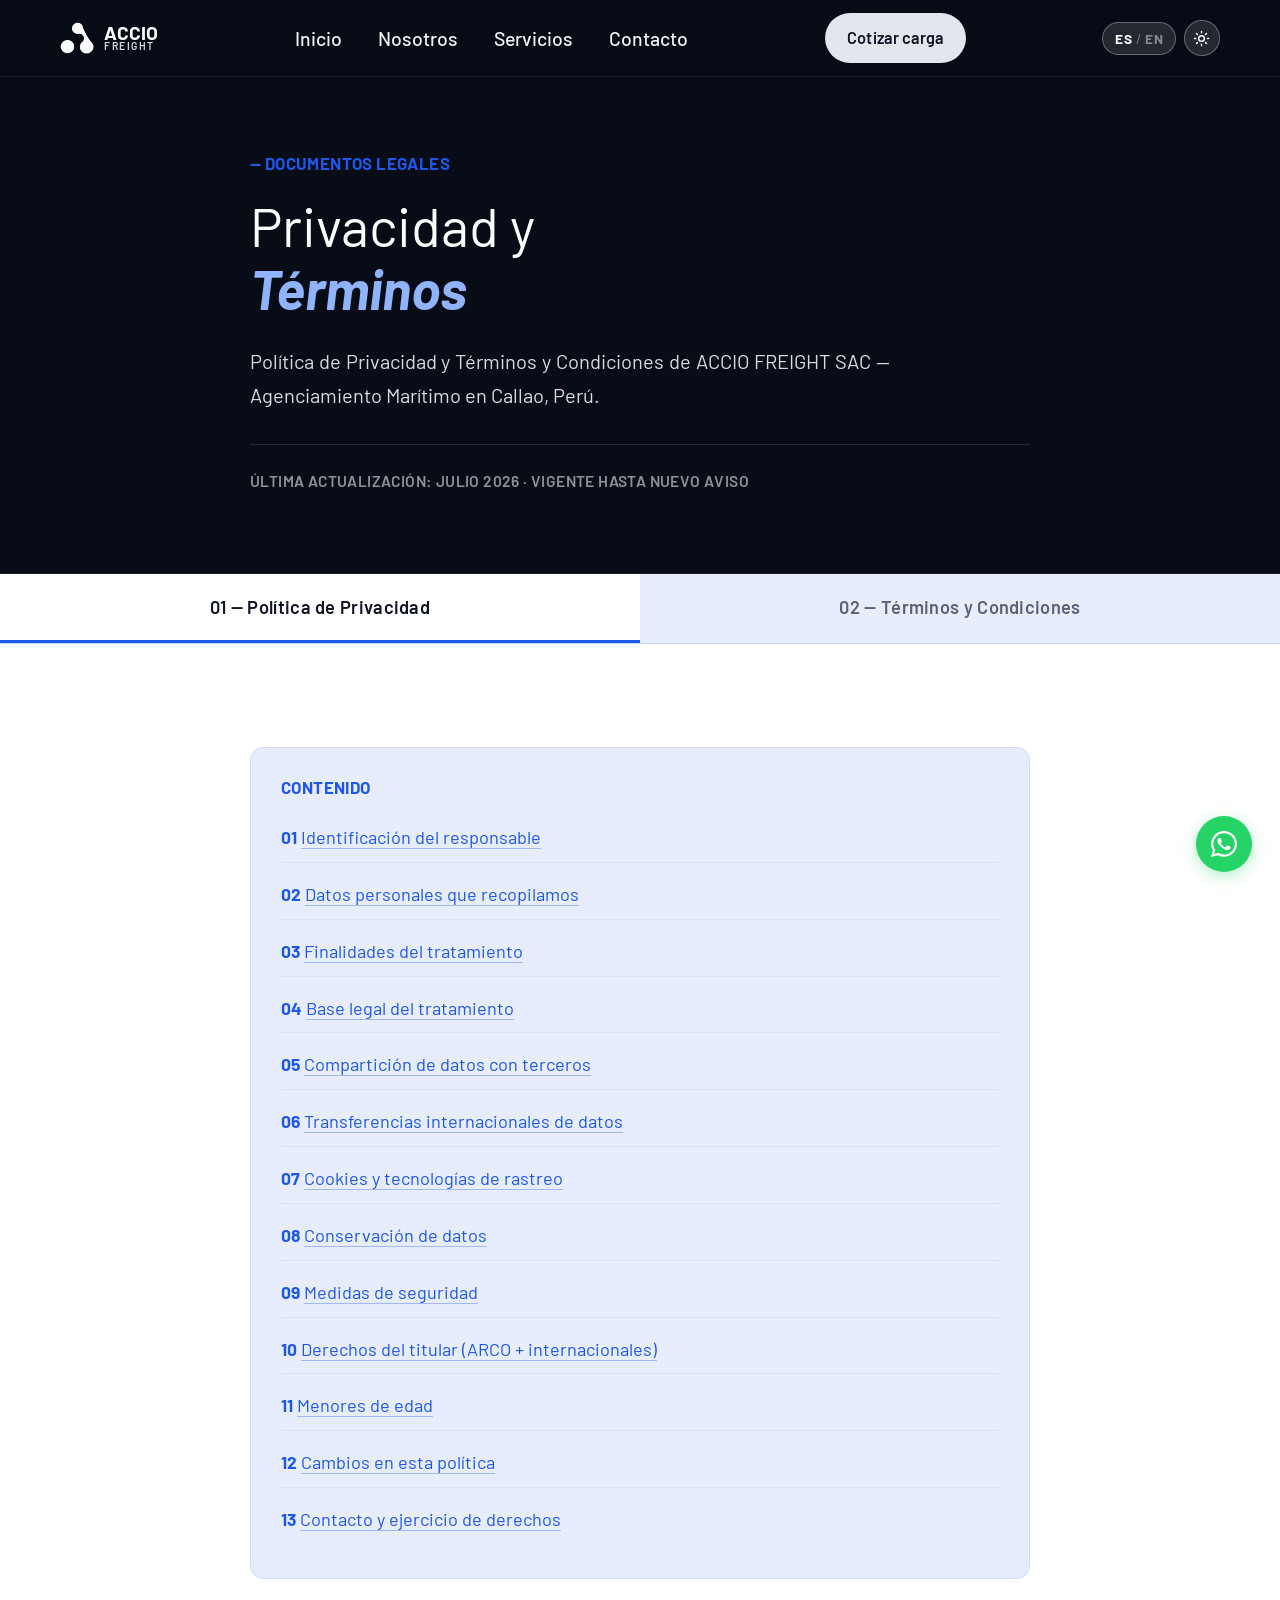
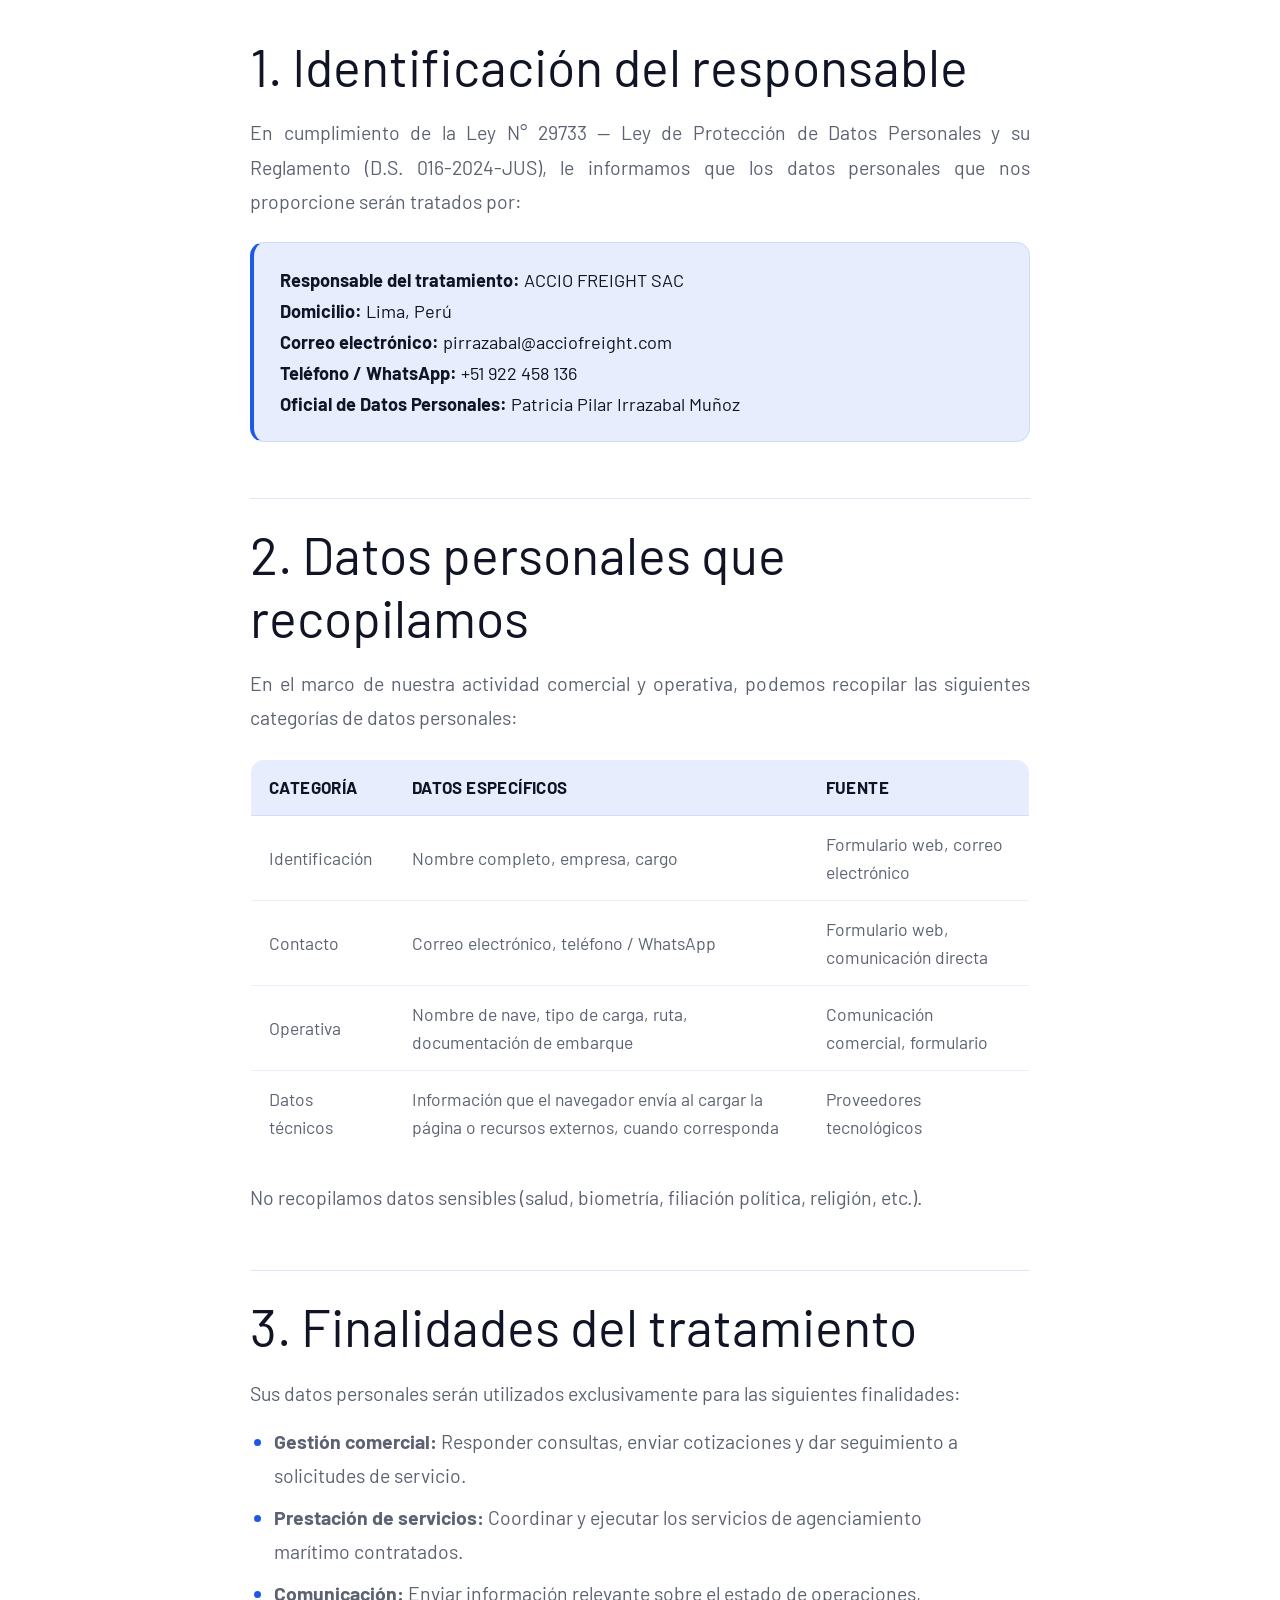
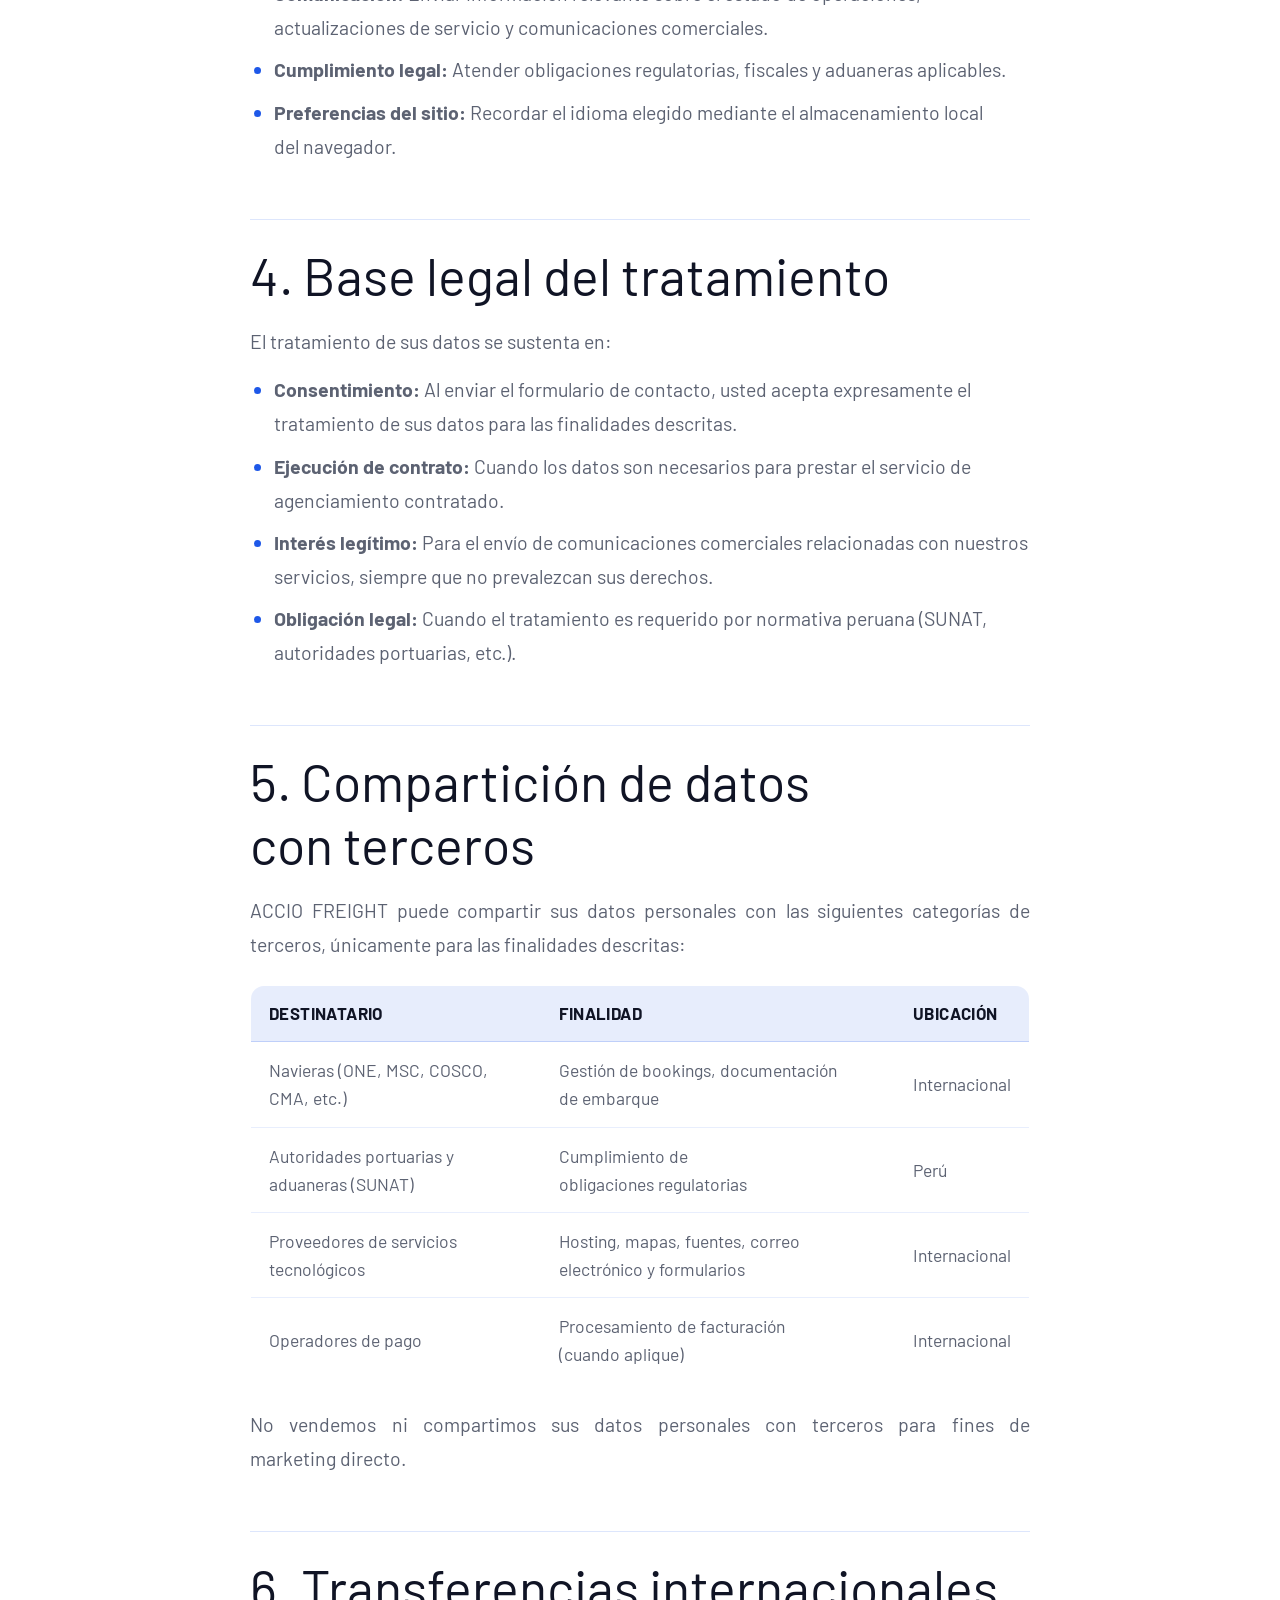
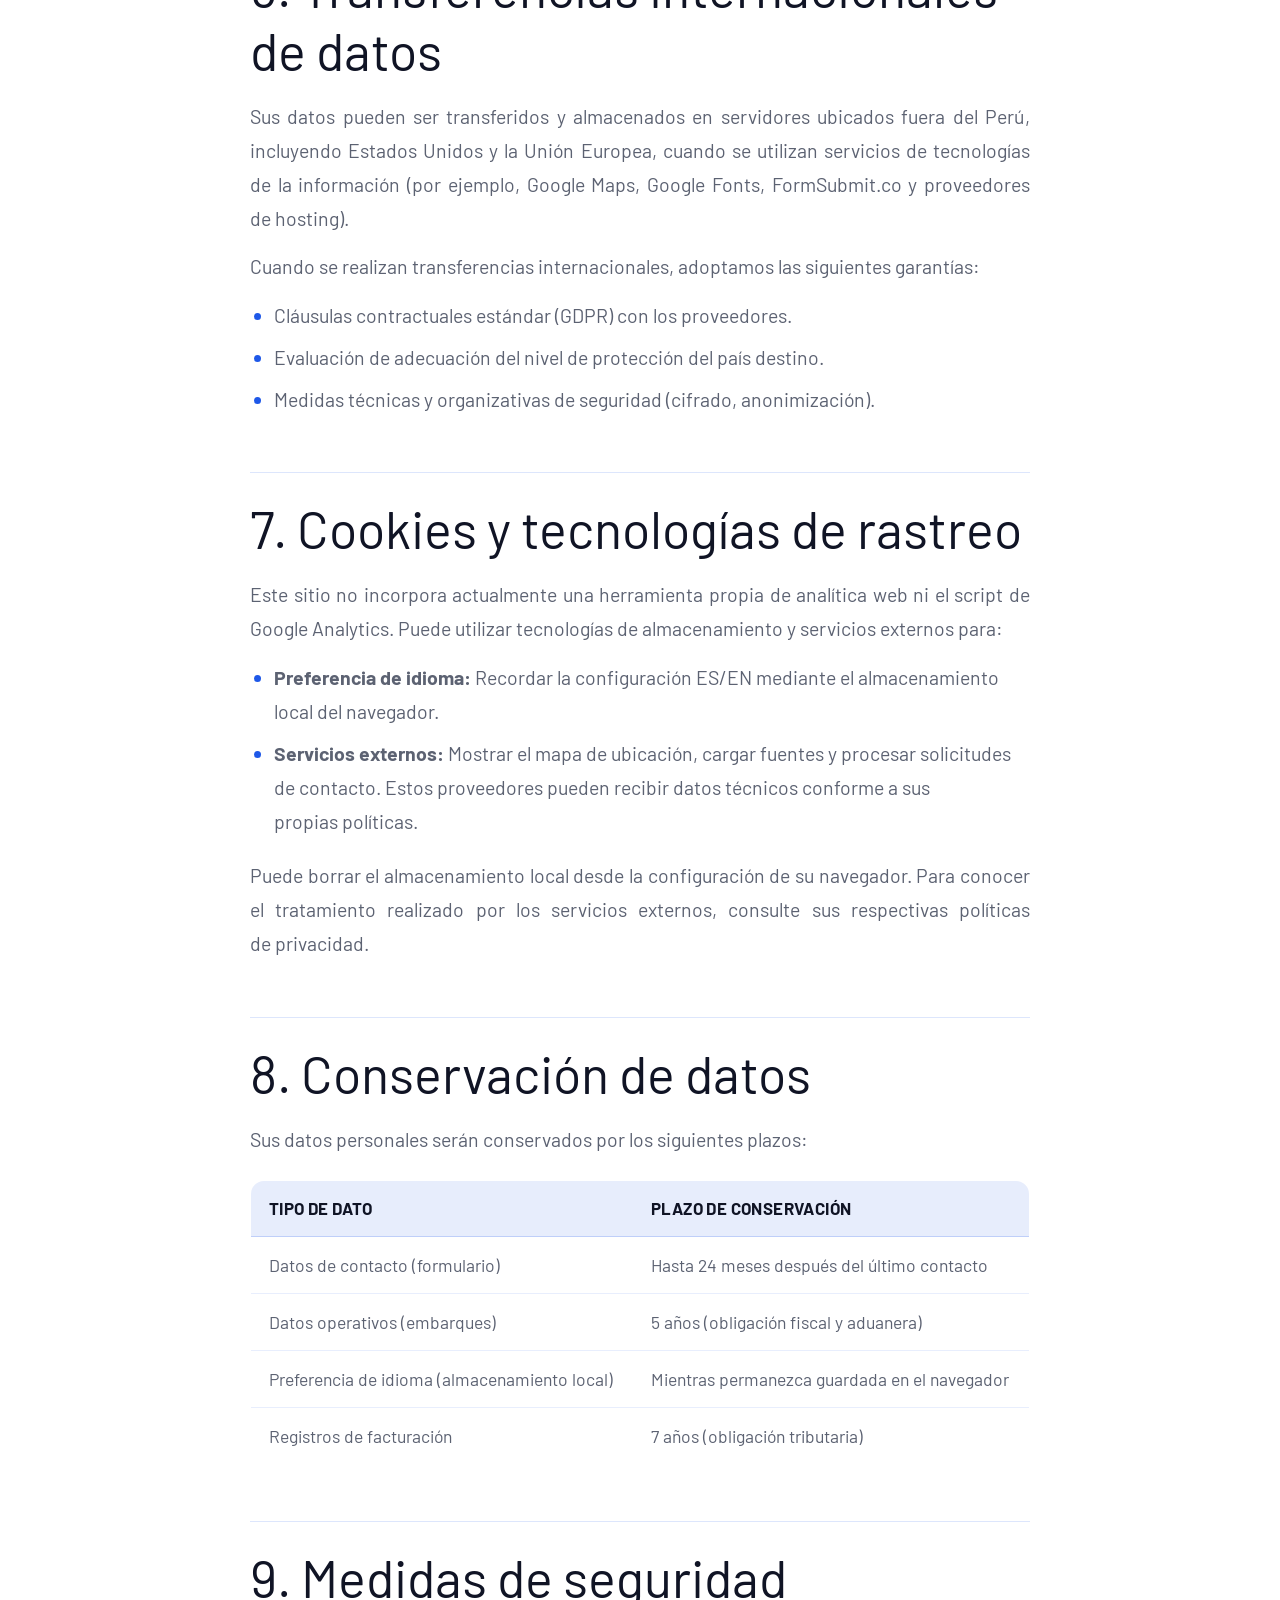
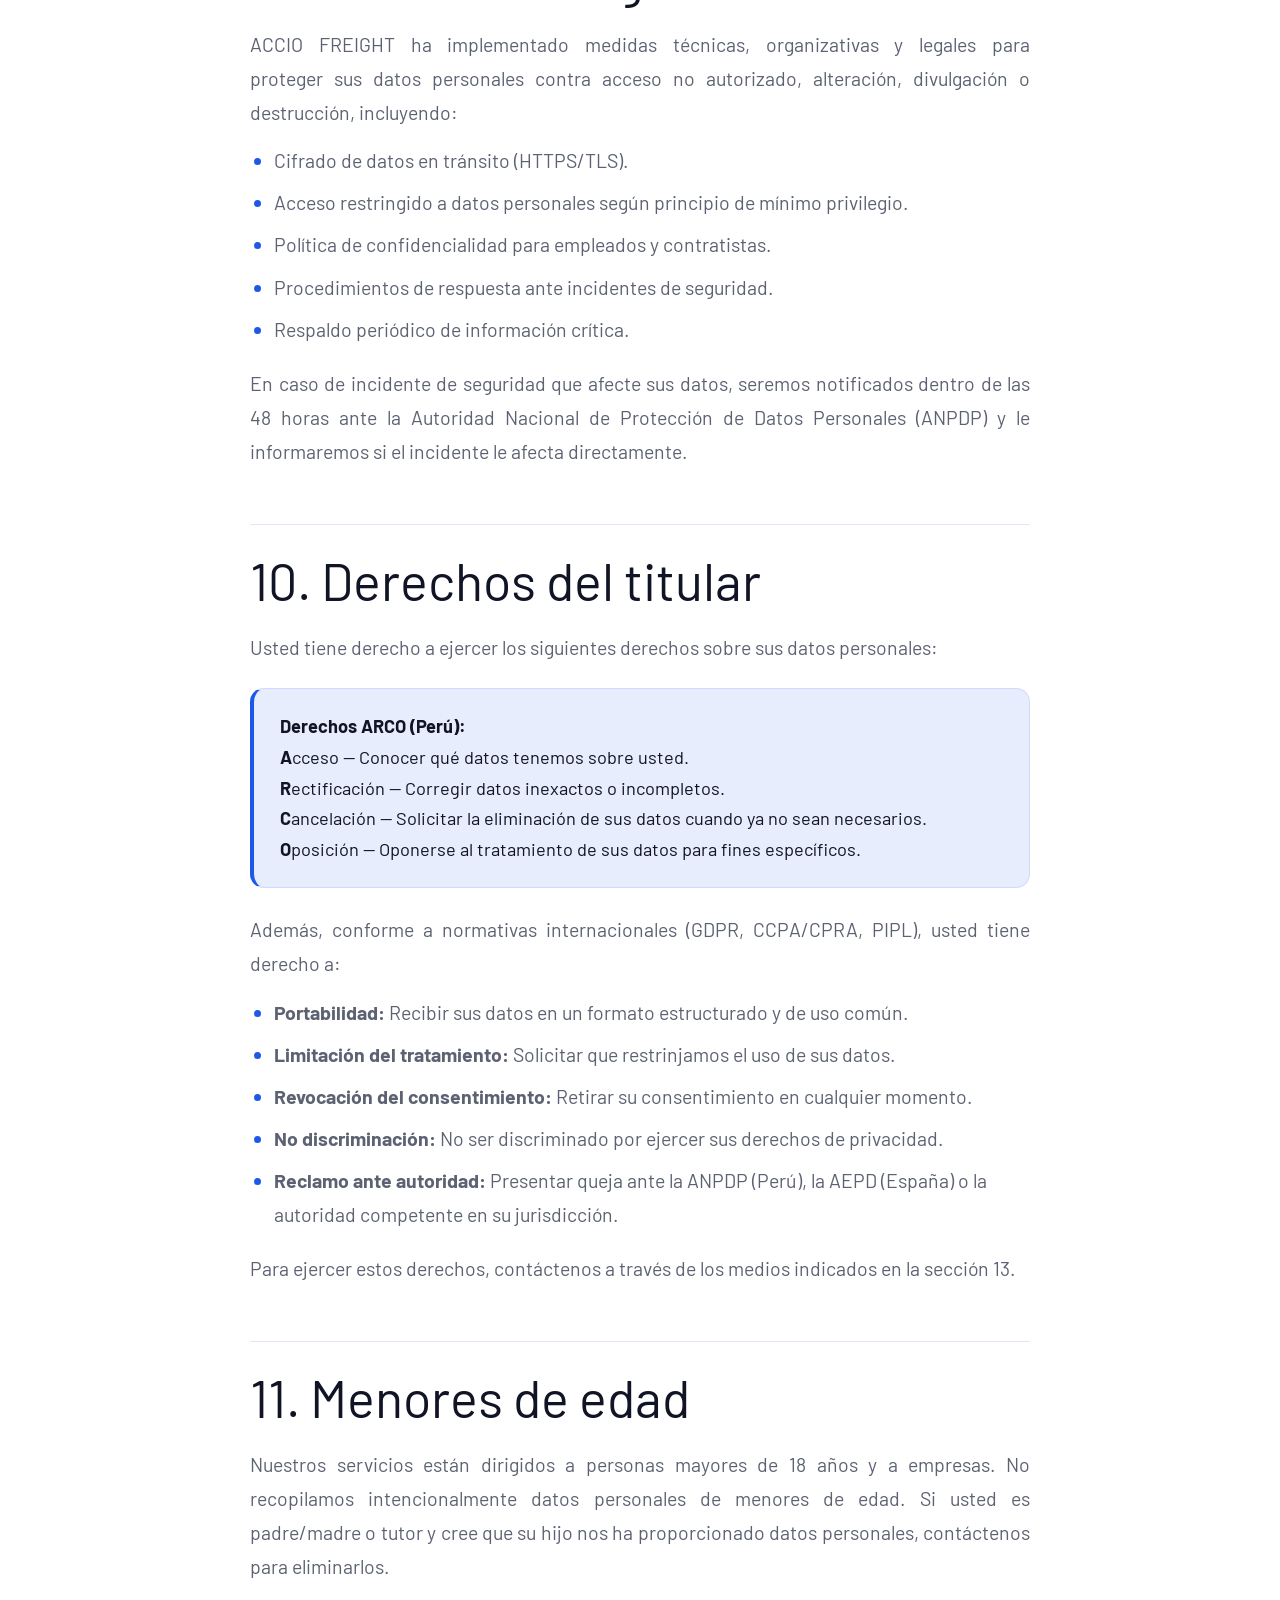
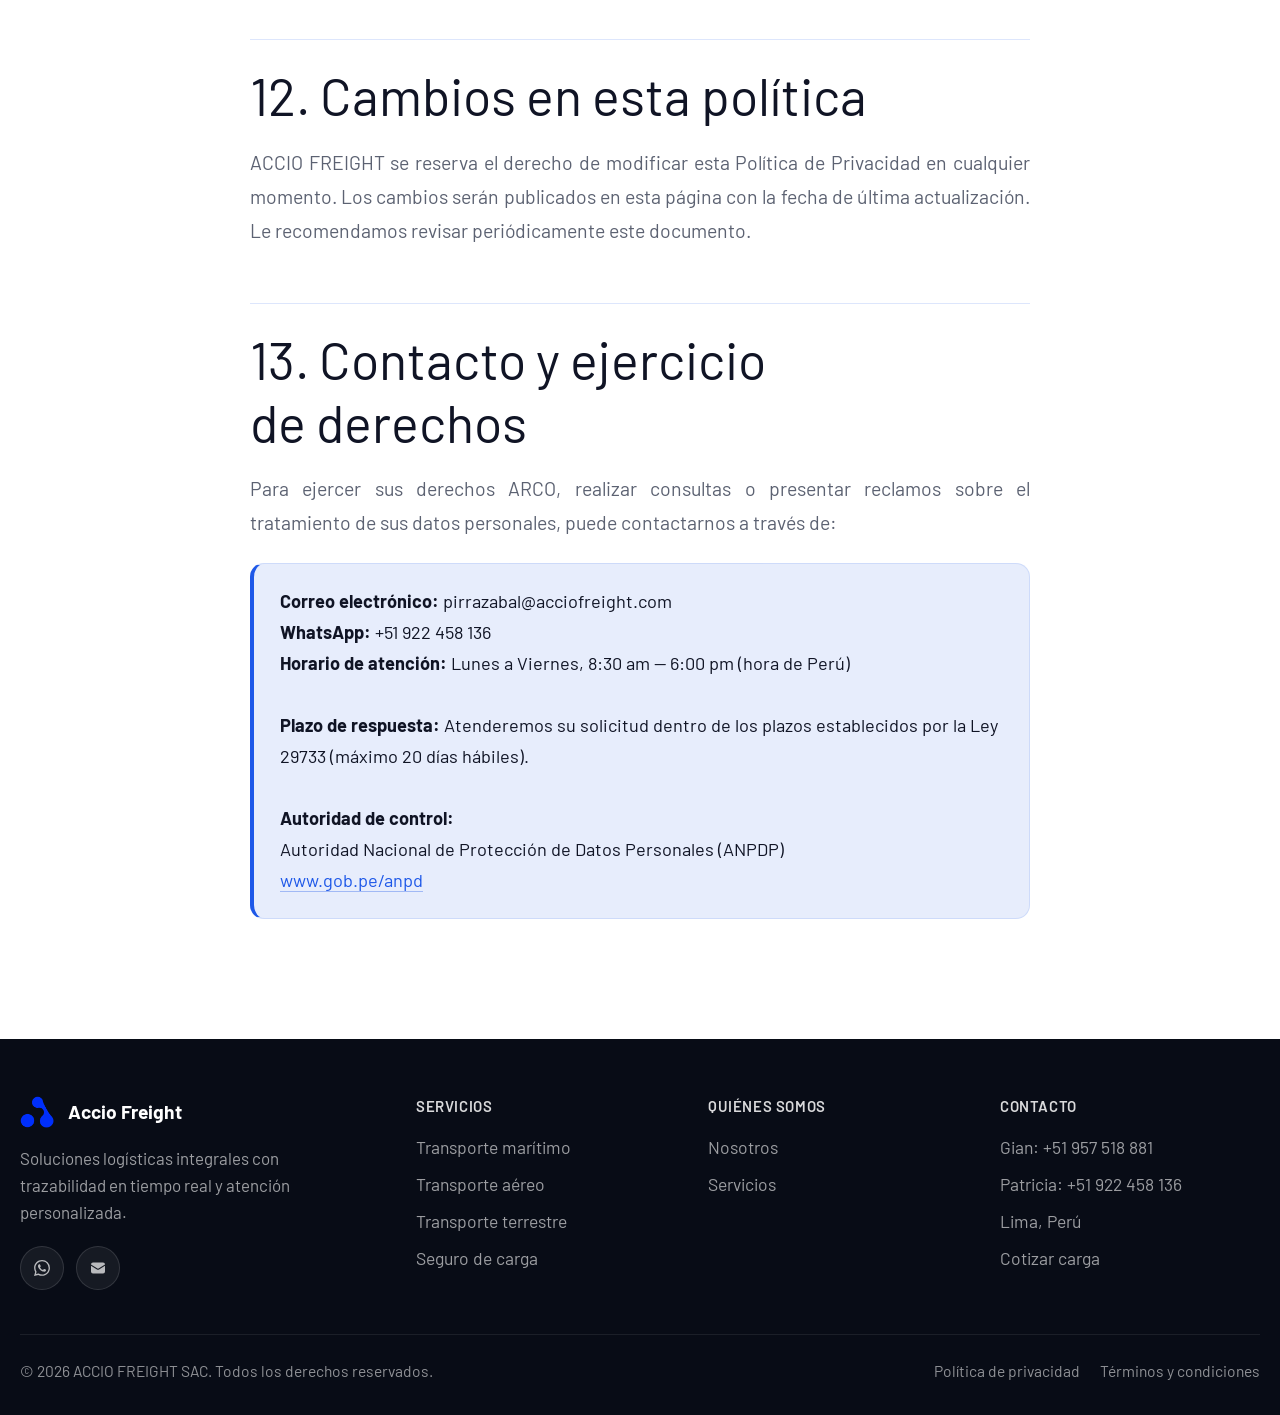
==== commit ebba2469: "change max width" ====
--- a/legal.html
+++ b/legal.html
@@ -23,8 +23,9 @@
 
 <header>
   <nav>
-    <a href="index.html" class="brand" aria-label="ACCIO FREIGHT — Inicio" data-i18n-attr="aria-label:nav.brandAria">
-      <img src="logo_name.png" alt="Accio Freight" class="brand-mark" width="2048" height="768">
+    <a class="logo" href="#inicio" aria-label="Accio Freight — Inicio" data-i18n-attr="aria-label:nav.logoAria">
+      <img src="assets/brand/logo.png" alt="Accio Freight" class="logo-mark" width="301" height="235">
+      <span class="logo-text"><strong>ACCIO</strong><small>FREIGHT</small></span>
     </a>
     <ul class="nav-links" id="navLinks" aria-hidden="false">
       <li><a href="index.html" data-i18n="nav.home">Inicio</a></li>
@@ -370,7 +371,7 @@
     <div class="footer-grid">
       <div class="footer-brand">
         <a href="index.html" class="brand footer-brand-link" aria-label="ACCIO FREIGHT — Inicio" data-i18n-attr="aria-label:nav.brandAria">
-          <img src="logo.png" alt="Accio Freight" class="brand-mark">
+          <img src="assets/brand/logo.png" alt="Accio Freight" class="brand-mark">
           <span class="brand-name">Accio Freight</span>
         </a>
         <p data-i18n="footer.tagline">Soluciones logísticas integrales con trazabilidad en tiempo real y atención personalizada.</p>
--- a/css/legal.css
+++ b/css/legal.css
@@ -97,6 +97,12 @@
     font-family:'Barlow',sans-serif; font-size:1.2rem; font-weight:700;
     white-space:nowrap;
   }
+  .logo{display:flex; align-items:center; gap:10px; color:#fff; font-weight:700;}
+  .logo:hover{color:var(--ice);}
+  .logo-mark{height:34px; width:auto; flex-shrink:0; display:block; filter:brightness(0) invert(1);}
+  .logo-text{display:flex; flex-direction:column; line-height:0.95;}
+  .logo-text strong{font-family:'Barlow',sans-serif; font-size:1.2rem; font-weight:700; white-space:nowrap;}
+  .logo-text small{font-family:'Barlow',sans-serif; font-size:0.65rem; font-weight:600; letter-spacing:1.5px; white-space:nowrap; opacity:.85;}
   .nav-links{display:flex; gap:36px; list-style:none; align-items:center;}
   .nav-links > li{position:relative;}
   .nav-links > li > a{
@@ -130,6 +136,7 @@
     -webkit-tap-highlight-color:transparent;
   }
   .nav-overlay.show{opacity:1; visibility:visible;}
+  .nav-actions{display:flex; align-items:center; gap:16px;}
 
   @media(max-width:880px){
     .nav-links{
@@ -145,7 +152,6 @@
     .nav-actions{display:none;}
     .nav-toggle{display:block;}
   }
-  .nav-actions{display:flex; align-items:center; gap:16px;}
 
   /* ===== HERO LEGAL ===== */
   .legal-hero{
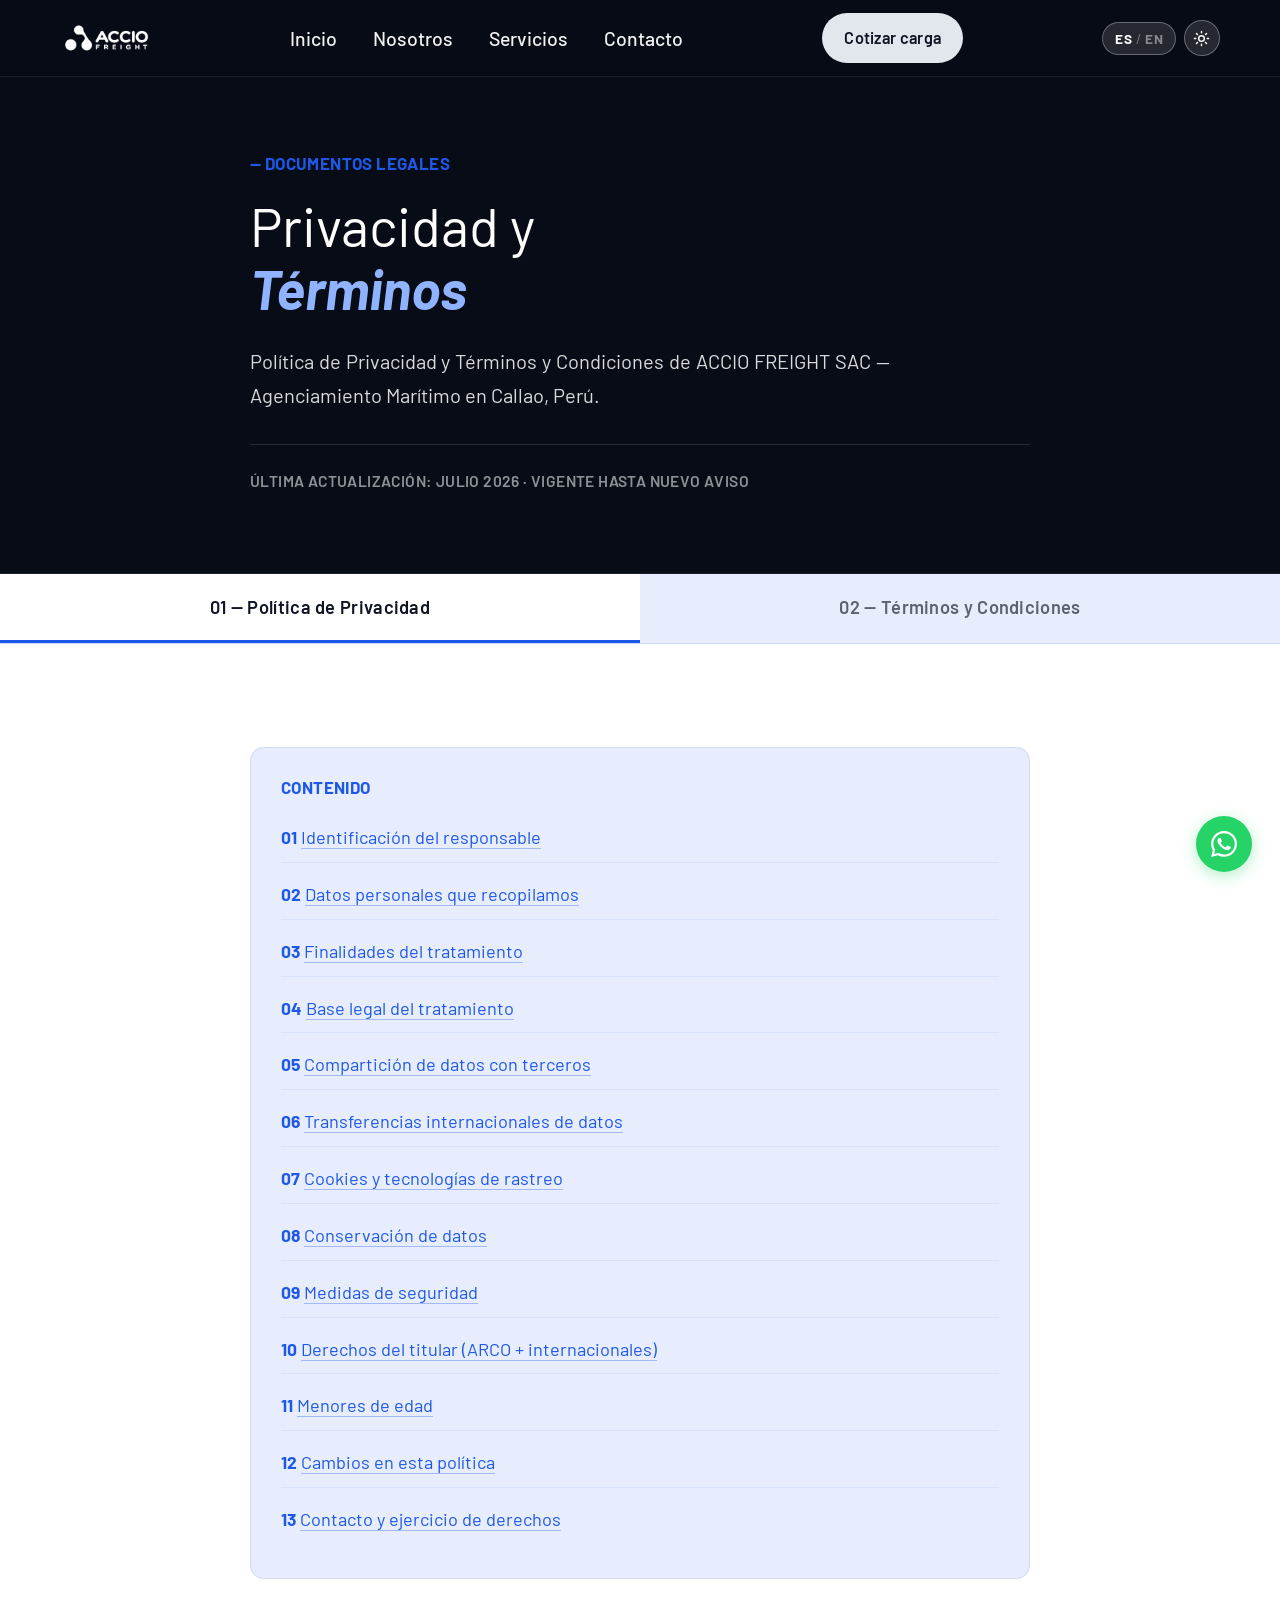
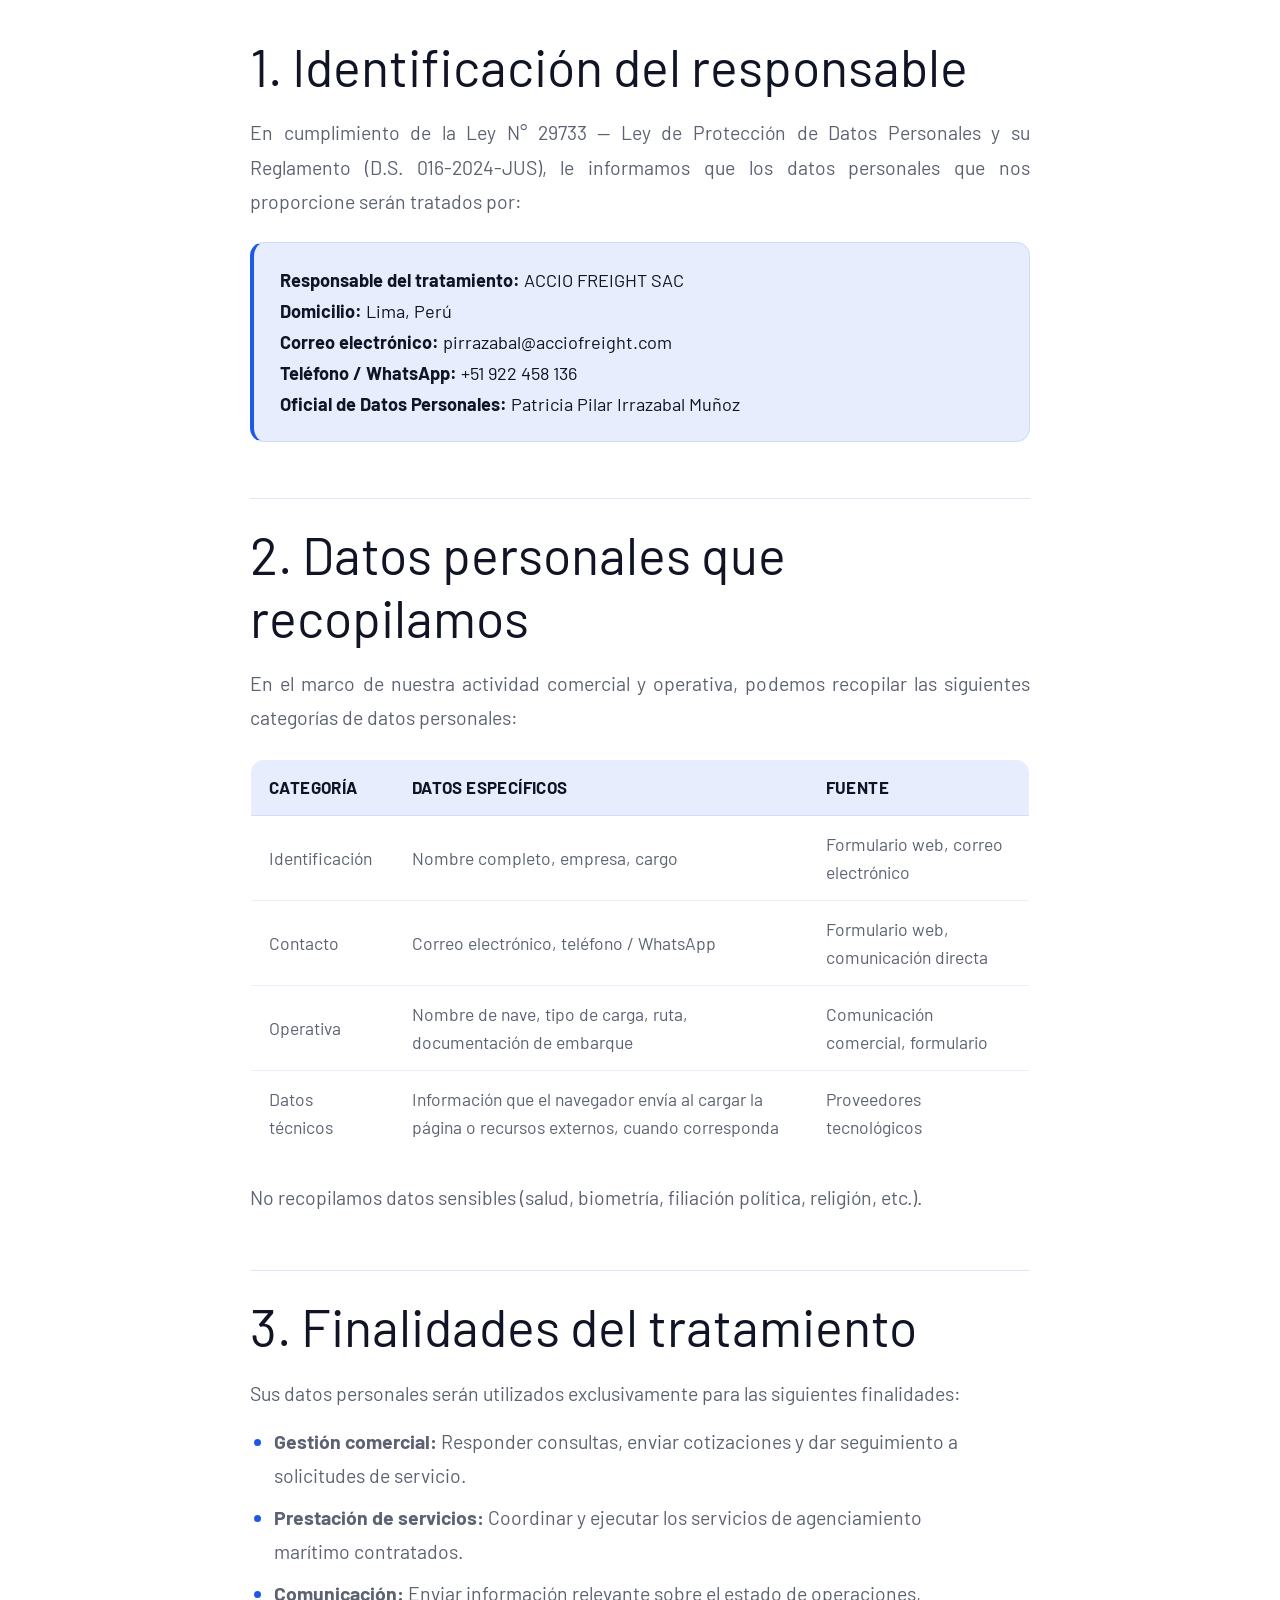
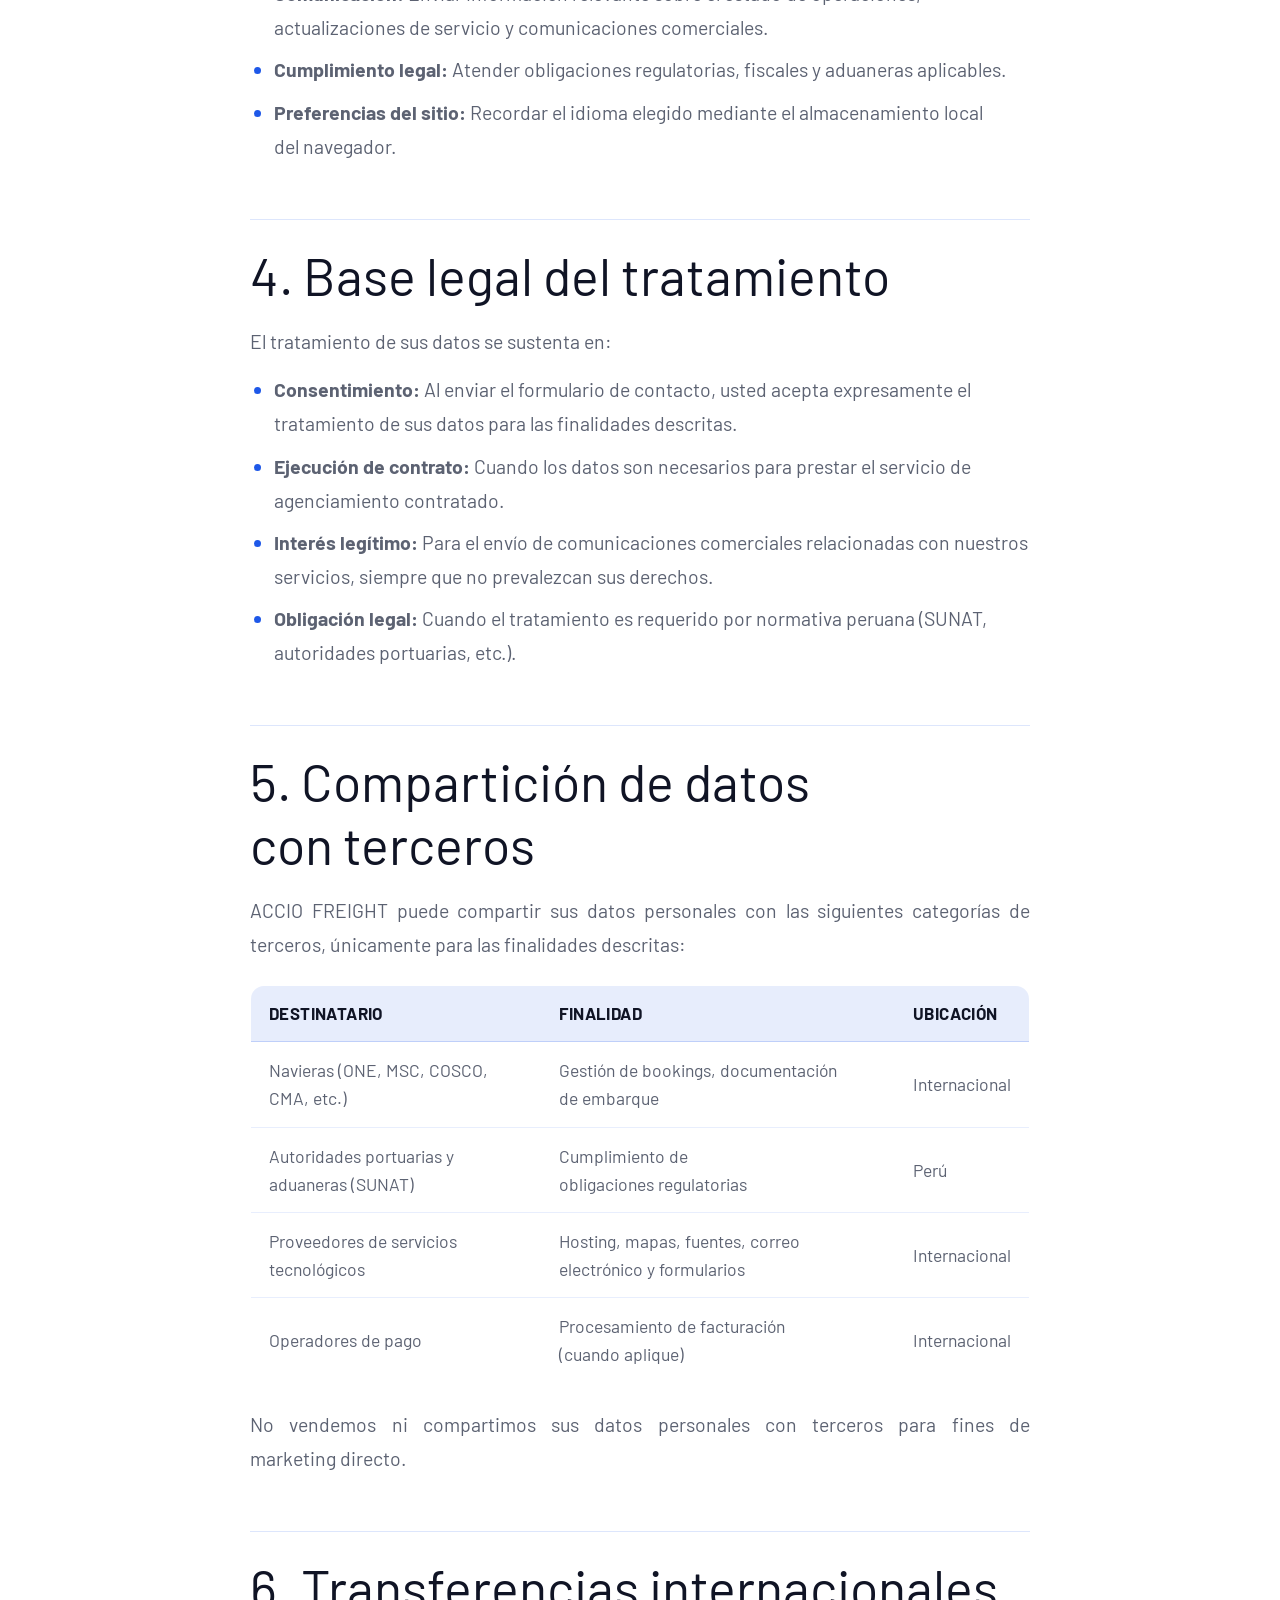
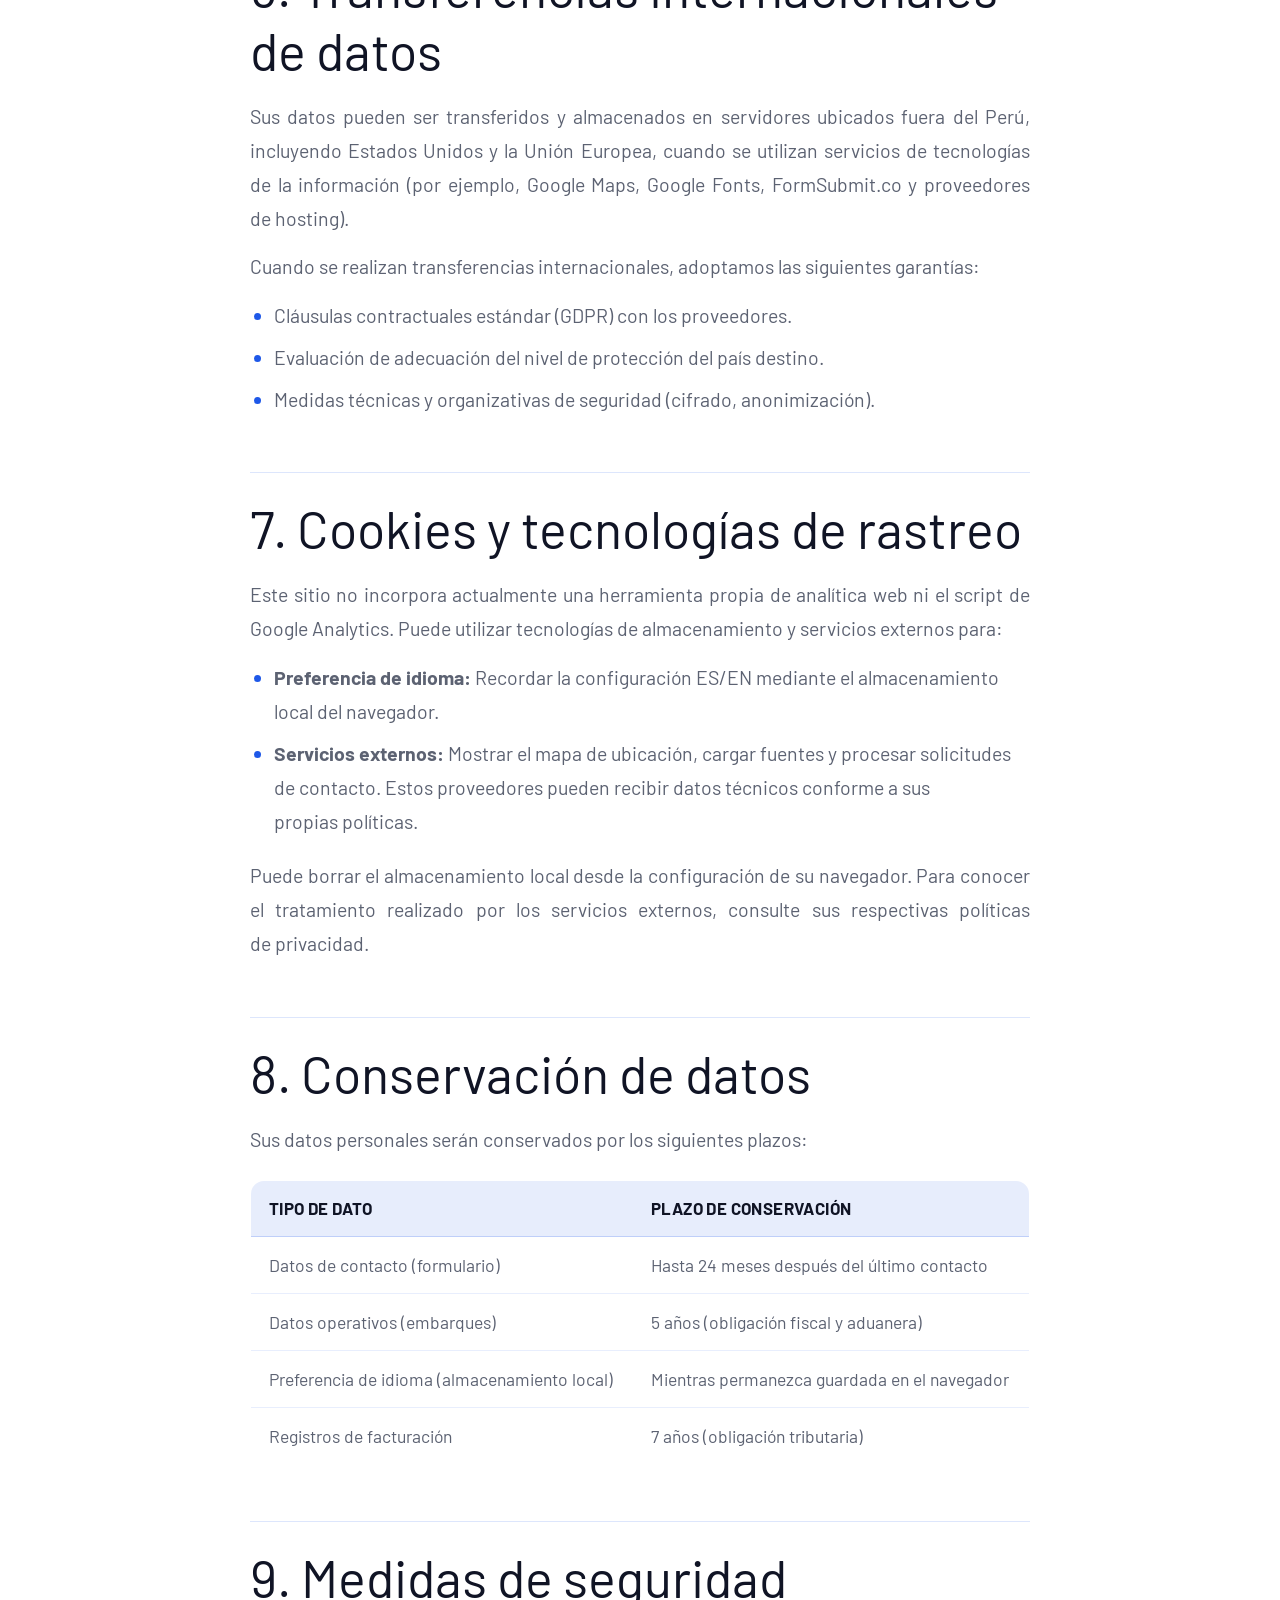
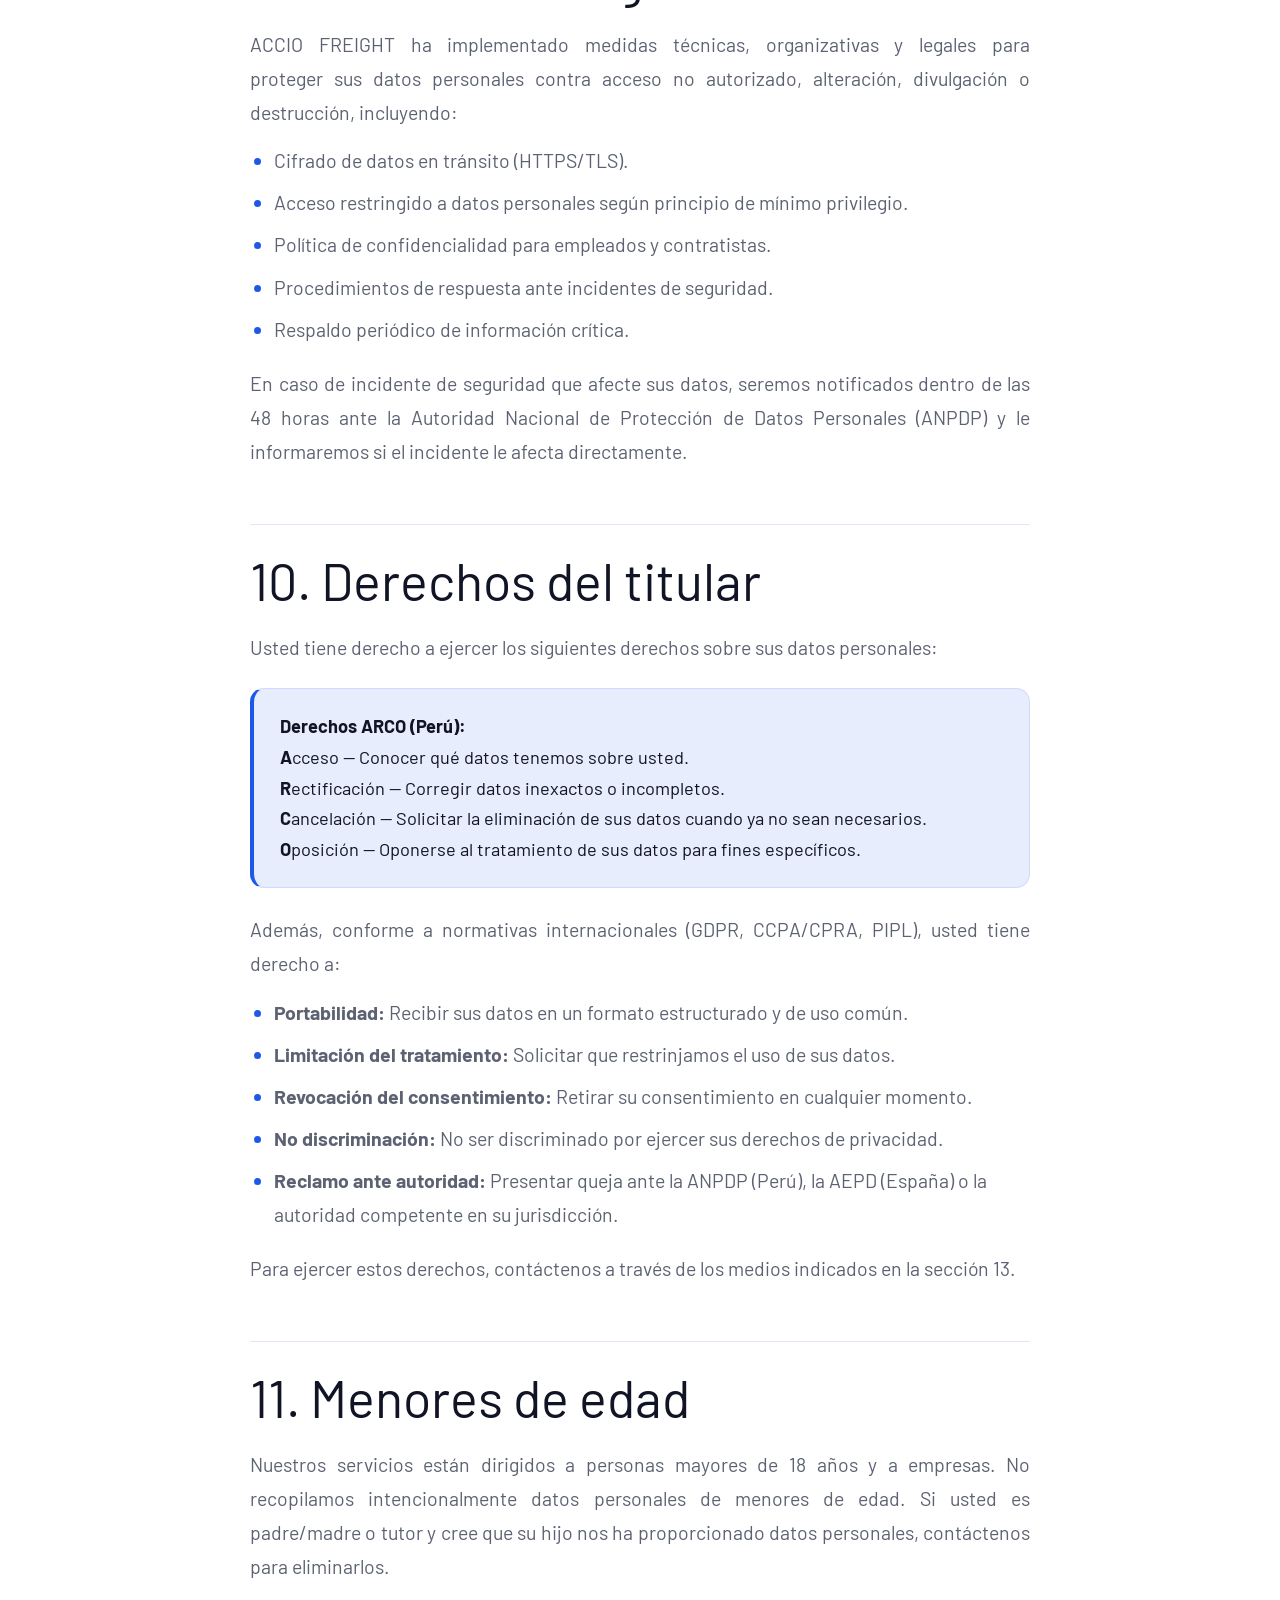
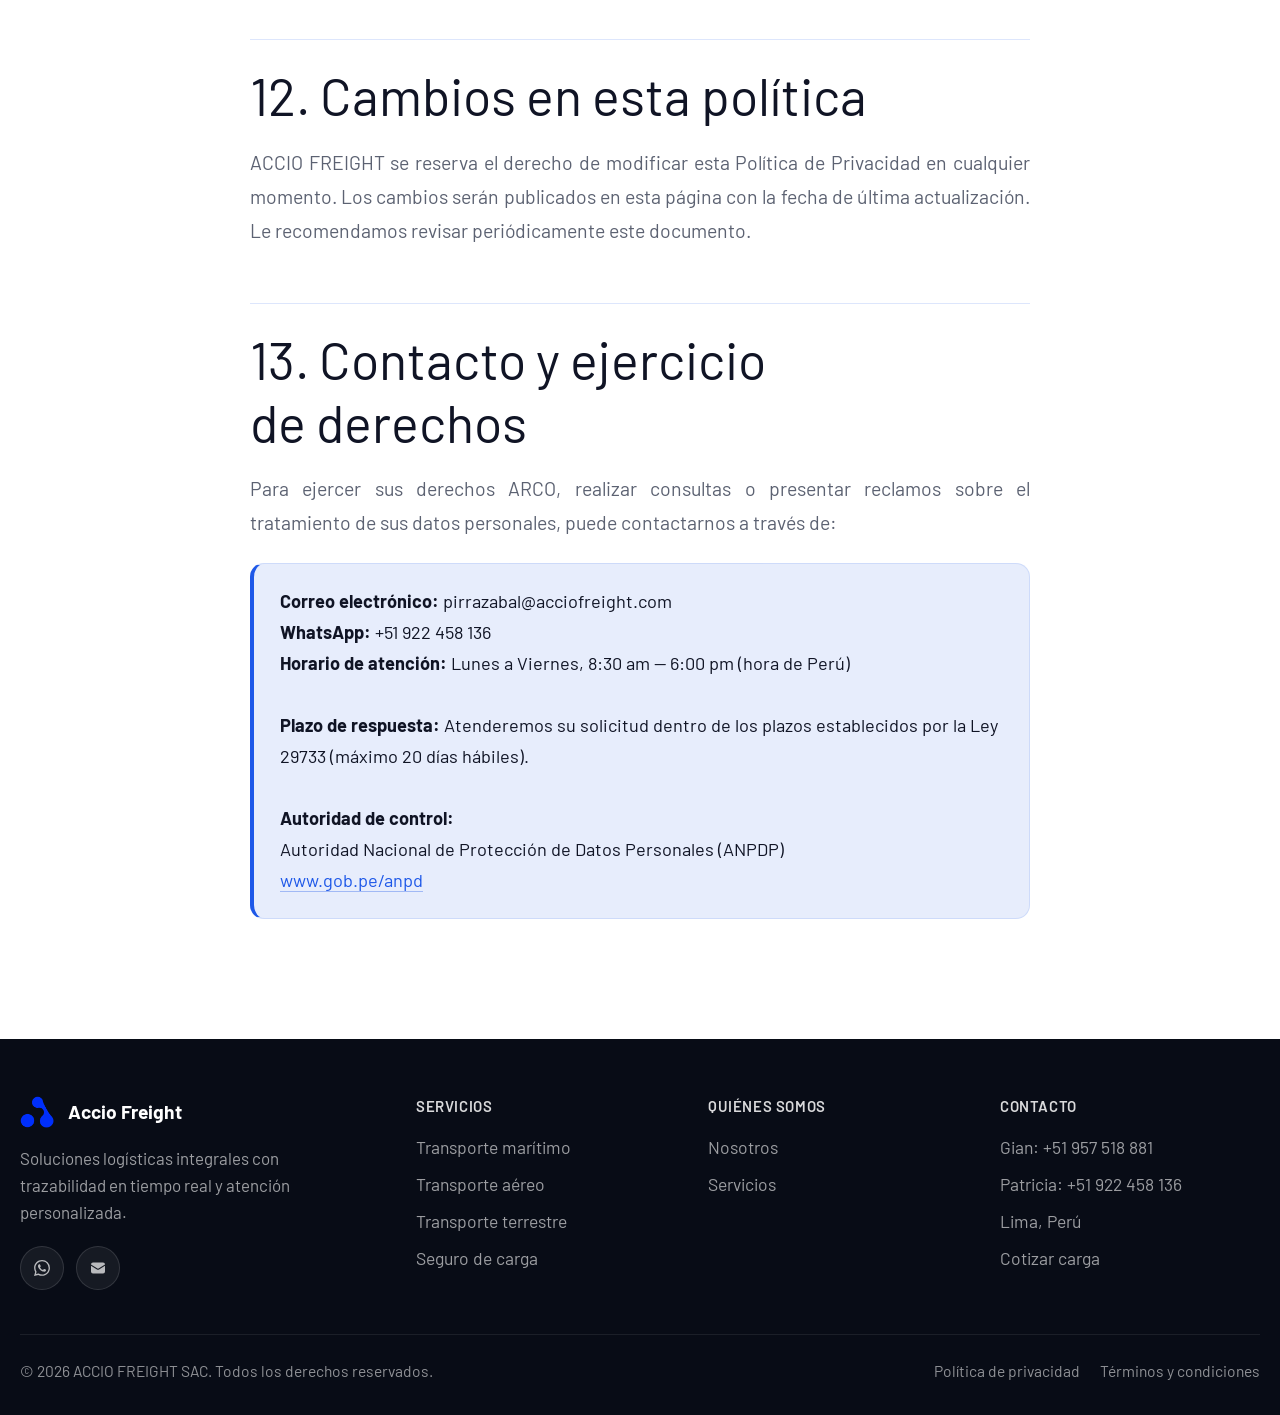
==== commit 92ce06bf: "add new features" ====
--- a/legal.html
+++ b/legal.html
@@ -24,8 +24,7 @@
 <header>
   <nav>
     <a class="logo" href="#inicio" aria-label="Accio Freight — Inicio" data-i18n-attr="aria-label:nav.logoAria">
-      <img src="assets/brand/logo.png" alt="Accio Freight" class="logo-mark" width="301" height="235">
-      <span class="logo-text"><strong>ACCIO</strong><small>FREIGHT</small></span>
+      <img src="assets/brand/logo_name_transparent.png" alt="Accio Freight" class="logo-mark" width="301" height="235">
     </a>
     <ul class="nav-links" id="navLinks" aria-hidden="false">
       <li><a href="index.html" data-i18n="nav.home">Inicio</a></li>
